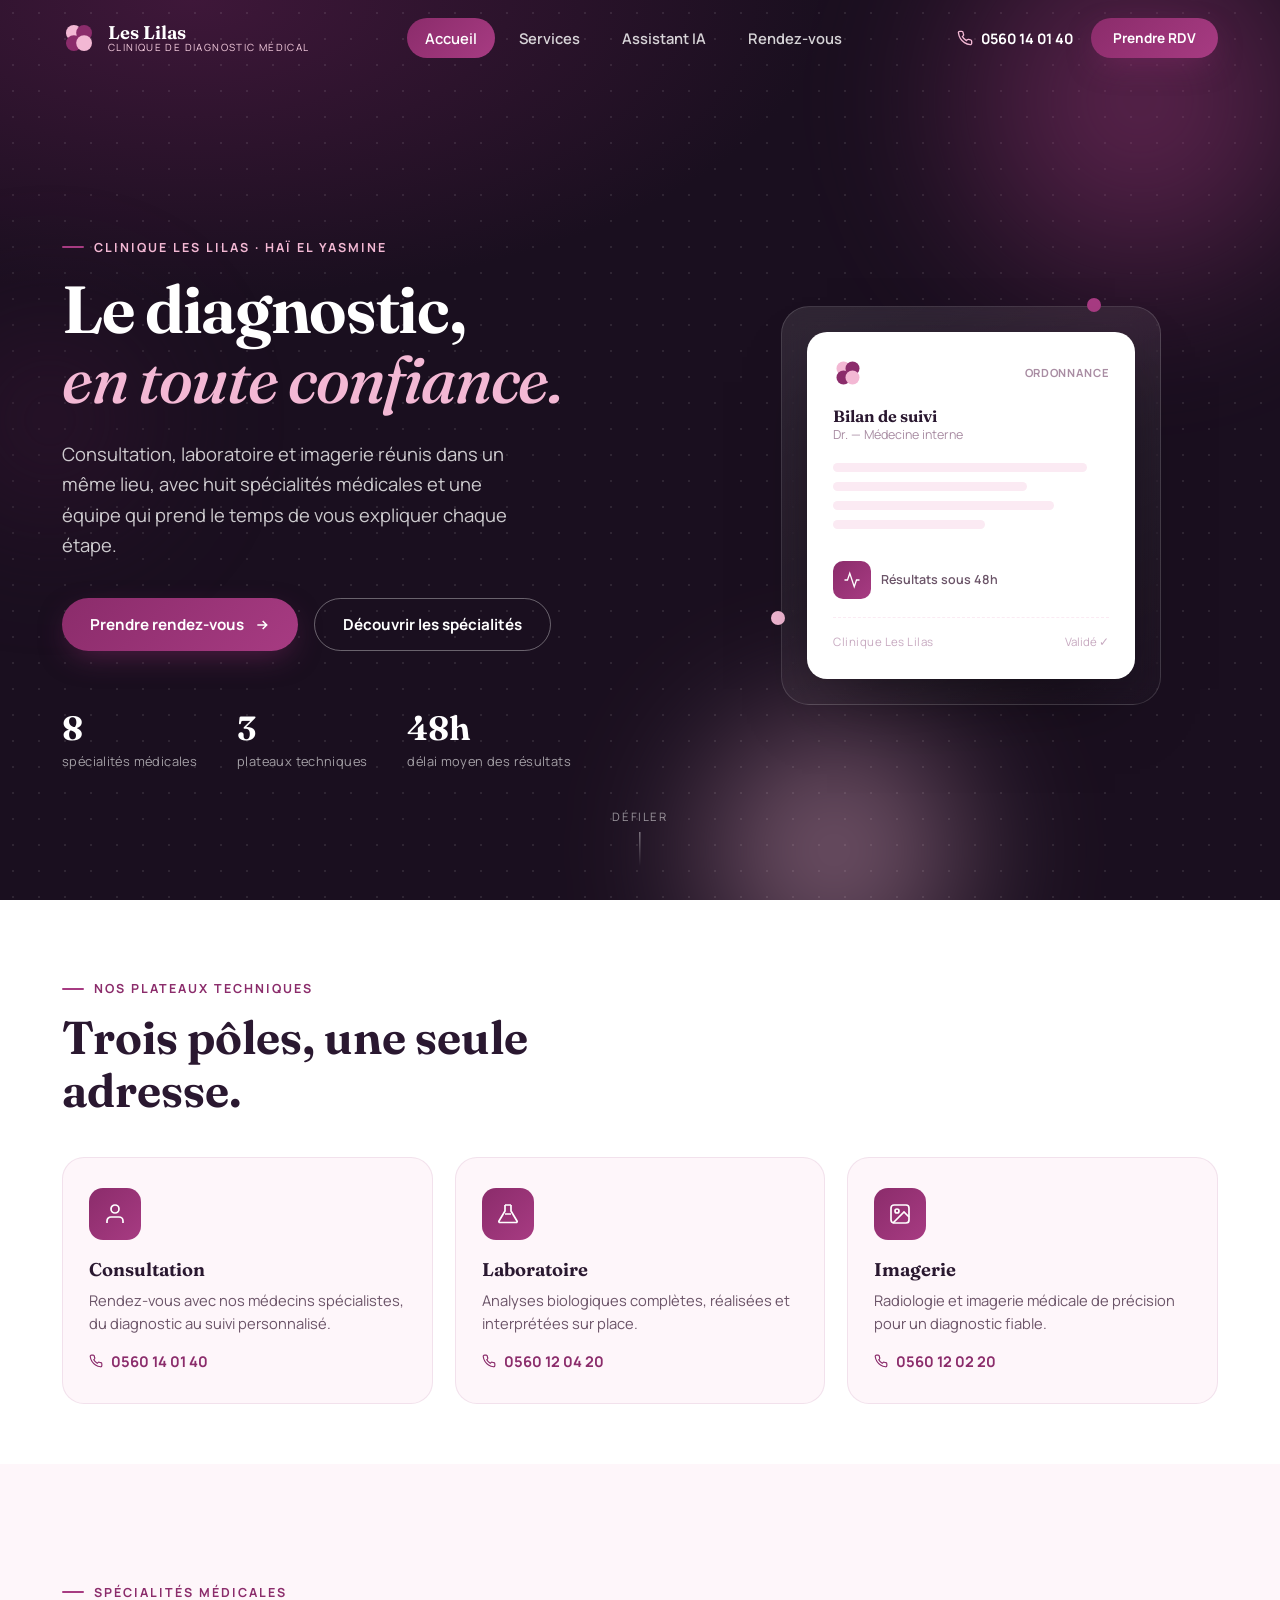
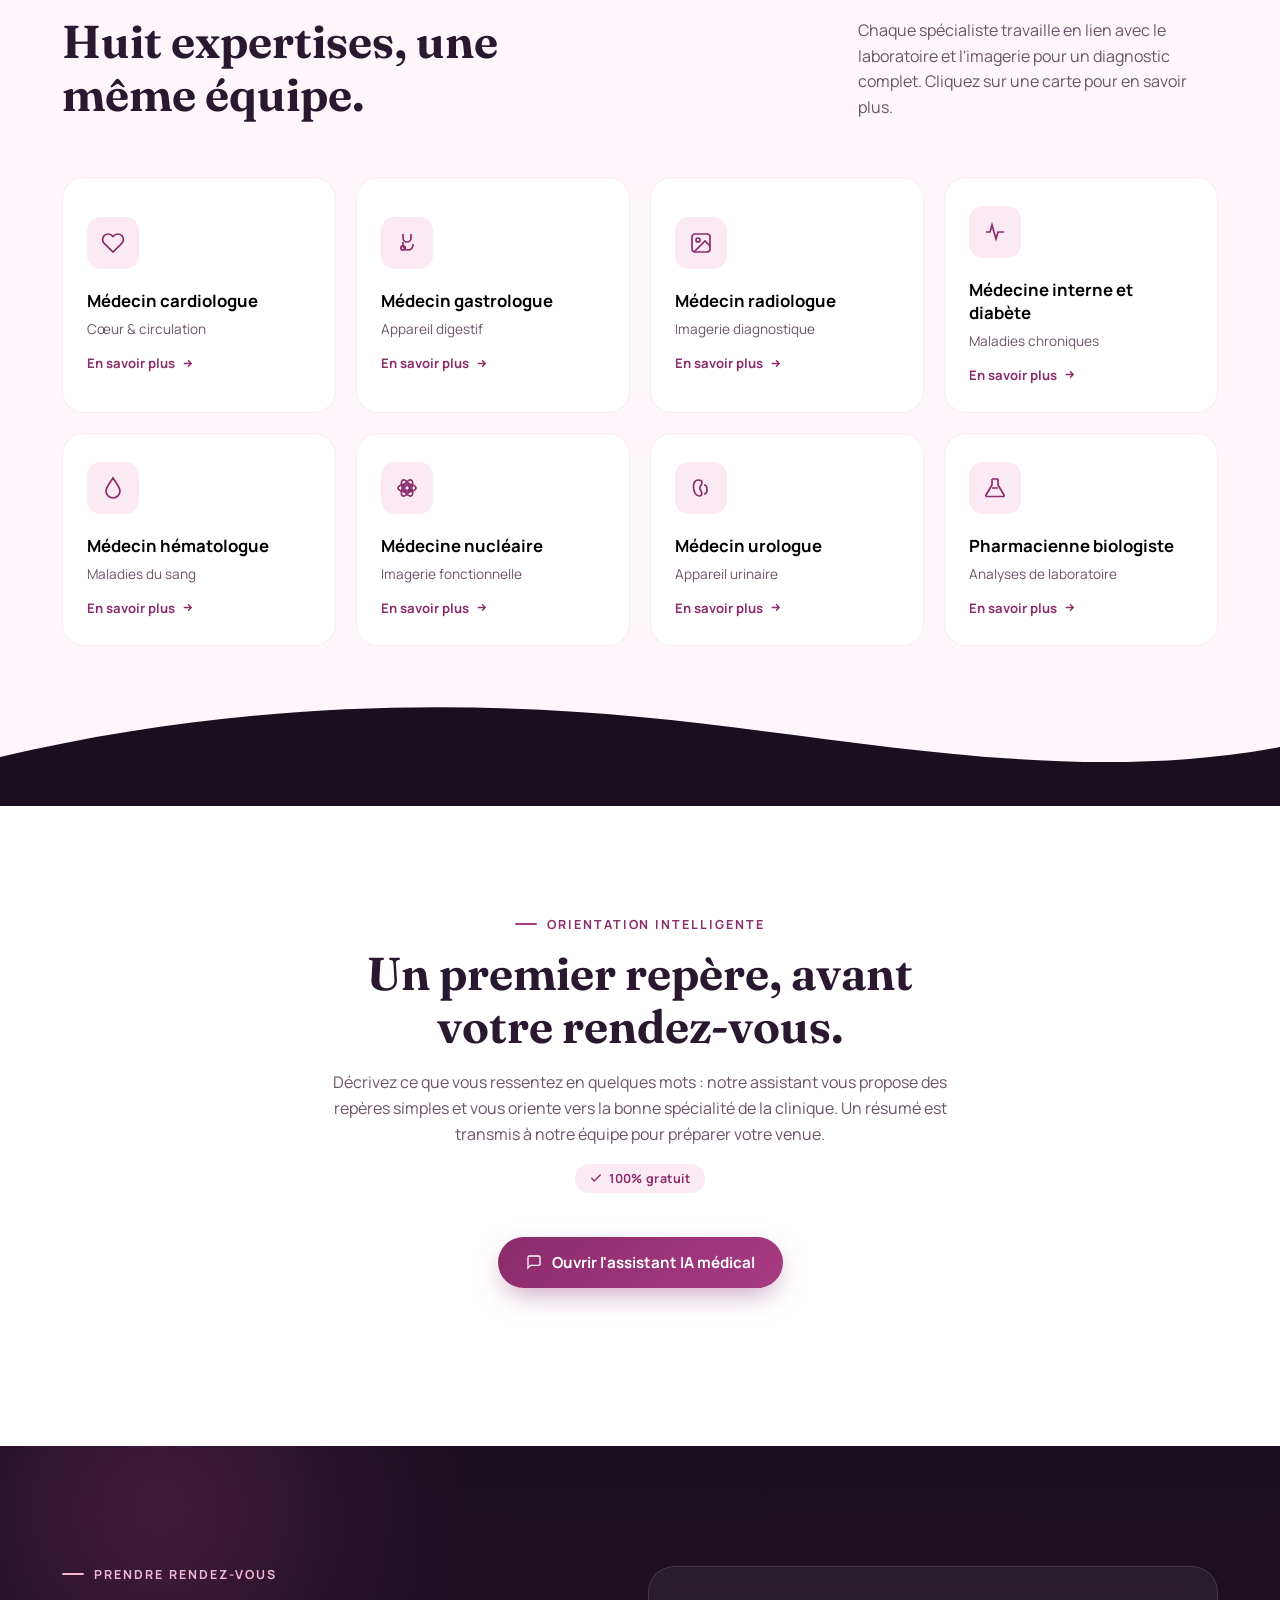
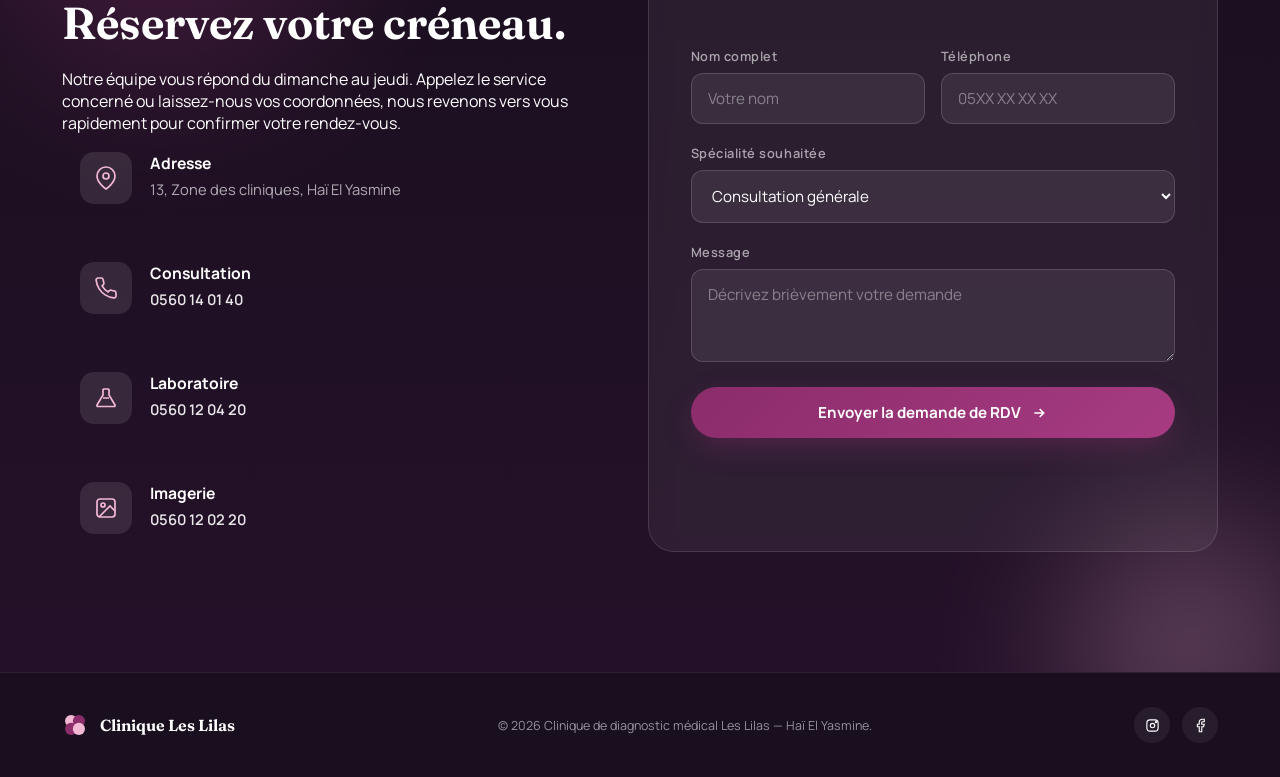
==== index.html @ 2ce4d936 "Update index.html" ====
<!DOCTYPE html>
<html lang="fr">
<head>
<meta charset="UTF-8">
<meta name="viewport" content="width=device-width, initial-scale=1.0">
<title>Clinique Les Lilas — Diagnostic médical</title>
<link rel="preconnect" href="https://fonts.googleapis.com">
<link rel="preconnect" href="https://fonts.gstatic.com" crossorigin>
<link href="https://fonts.googleapis.com/css2?family=Fraunces:ital,opsz,wght@0,9..144,400;0,9..144,560;0,9..144,650;1,9..144,500&family=Manrope:wght@400;500;600;700;800&display=swap" rel="stylesheet">
<style>
  :root{
    --purple-950:#1A0F1F;
    --purple-900:#241129;
    --purple-800:#3E1739;
    --purple-600:#8B2C6B;
    --purple-500:#A73B82;
    --pink-300:#F3B8D4;
    --pink-200:#F7CFE1;
    --pink-100:#FBEAF3;
    --pink-50:#FEF6FA;
    --white:#FFFFFF;
    --ink:#2A1830;
    --ink-soft:#6b5468;
    --ease:cubic-bezier(.22,1,.36,1);
  }

  *{margin:0;padding:0;box-sizing:border-box;}
  html{scroll-behavior:smooth;}
  body{
    font-family:'Manrope',sans-serif;
    background:var(--pink-50);
    color:var(--ink);
    overflow-x:hidden;
    -webkit-font-smoothing:antialiased;
  }
  h1,h2,h3,.display{font-family:'Fraunces',serif;}
  a{color:inherit;text-decoration:none;}
  ul{list-style:none;}
  img{max-width:100%;display:block;}
  button{font-family:inherit;cursor:pointer;border:none;background:none;}
  ::selection{background:var(--purple-600);color:var(--white);}

  @media (prefers-reduced-motion: reduce){
    *{animation-duration:.001ms !important;animation-iteration-count:1 !important;transition-duration:.001ms !important;scroll-behavior:auto !important;}
  }

  /* ---------- utility ---------- */
  .wrap{max-width:1220px;margin:0 auto;padding:0 32px;}
  .eyebrow{
    font-size:.78rem;letter-spacing:.16em;text-transform:uppercase;
    color:var(--purple-600);font-weight:700;display:flex;align-items:center;gap:10px;
  }
  .eyebrow::before{content:"";width:22px;height:2px;background:var(--purple-500);border-radius:2px;}
  .reveal{opacity:0;transform:translateY(28px);transition:opacity .9s var(--ease),transform .9s var(--ease);}
  .reveal.in{opacity:1;transform:translateY(0);}
  .reveal-scale{opacity:0;transform:scale(.94);transition:opacity .8s var(--ease),transform .8s var(--ease);}
  .reveal-scale.in{opacity:1;transform:scale(1);}
  .stagger .reveal:nth-child(1){transition-delay:.05s;}
  .stagger .reveal:nth-child(2){transition-delay:.13s;}
  .stagger .reveal:nth-child(3){transition-delay:.21s;}
  .stagger .reveal:nth-child(4){transition-delay:.29s;}
  .stagger .reveal:nth-child(5){transition-delay:.37s;}
  .stagger .reveal:nth-child(6){transition-delay:.45s;}
  .stagger .reveal:nth-child(7){transition-delay:.53s;}
  .stagger .reveal:nth-child(8){transition-delay:.61s;}

  .btn{
    display:inline-flex;align-items:center;gap:10px;
    padding:15px 28px;border-radius:999px;font-weight:700;font-size:.95rem;
    transition:transform .45s var(--ease), box-shadow .45s var(--ease), background .3s ease;
  }
  .btn-primary{
    background:linear-gradient(135deg,var(--purple-600),var(--purple-500));
    color:var(--white);
    box-shadow:0 10px 30px -8px rgba(139,44,107,.55);
  }
  .btn-primary:hover{transform:translateY(-3px);box-shadow:0 16px 36px -8px rgba(139,44,107,.65);}
  .btn-ghost{
    background:transparent;color:var(--purple-600);border:1.5px solid rgba(139,44,107,.35);
  }
  .btn-ghost:hover{background:rgba(139,44,107,.08);transform:translateY(-3px);}
  .btn svg{width:16px;height:16px;transition:transform .4s var(--ease);}
  .btn-primary:hover svg{transform:translateX(4px);}

  /* ---------- clover mark (signature) ---------- */
  .clover{width:34px;height:34px;flex-shrink:0;}
  .clover .petal{transform-origin:center;animation:sway 7s ease-in-out infinite;}
  .clover .petal:nth-child(2){animation-delay:.4s;}
  .clover .petal:nth-child(3){animation-delay:.8s;}
  .clover .petal:nth-child(4){animation-delay:1.2s;}
  @keyframes sway{
    0%,100%{transform:scale(1) rotate(0deg);}
    50%{transform:scale(1.06) rotate(3deg);}
  }

  /* ---------- nav ---------- */
  header{
    position:fixed;top:0;left:0;right:0;z-index:200;
    padding:18px 0;
    transition:background .5s ease, box-shadow .5s ease, padding .4s ease;
  }
  header.scrolled{
    background:rgba(26,15,31,.72);
    backdrop-filter:blur(18px) saturate(150%);
    box-shadow:0 8px 30px -12px rgba(0,0,0,.4);
    padding:12px 0;
  }
  nav{display:flex;align-items:center;justify-content:space-between;flex-wrap:nowrap;gap:12px;}
  .brand{display:flex;align-items:center;gap:12px;}
  .brand-text{display:flex;flex-direction:column;line-height:1.05;white-space:nowrap;}
  .brand-text b{font-family:'Fraunces',serif;font-size:1.15rem;color:var(--white);font-weight:650;}
  .brand-text span{font-size:.62rem;letter-spacing:.14em;text-transform:uppercase;color:var(--pink-200);}
  .nav-links{display:flex;align-items:center;gap:6px;position:relative;}
  .nav-links a{
    position:relative;padding:10px 18px;font-size:.92rem;font-weight:600;color:rgba(255,255,255,.82);
    border-radius:999px;transition:color .3s ease;
  }
  .nav-links a:hover{color:#fff;}
  .nav-links a.active{color:#fff;}
  .nav-pill{
    position:absolute;top:0;height:100%;border-radius:999px;
    background:linear-gradient(135deg,var(--purple-600),var(--purple-500));
    transition:left .5s var(--ease), width .5s var(--ease);
    z-index:-1;
  }
  .nav-cta{display:flex;align-items:center;gap:18px;}
  .nav-phone{display:flex;align-items:center;gap:8px;color:#fff;font-weight:700;font-size:.9rem;}
  .nav-phone svg{width:16px;height:16px;color:var(--pink-300);}
  .burger{display:none;width:26px;height:20px;position:relative;flex-direction:column;justify-content:space-between;}
  .burger span{display:block;height:2px;background:#fff;border-radius:2px;transition:transform .35s var(--ease), opacity .3s ease;}

  /* ---------- hero ---------- */
  .hero{
    position:relative;min-height:100svh;display:flex;align-items:center;
    background:
      radial-gradient(circle, rgba(255,255,255,.09) 1px, transparent 1.4px) 0 0/26px 26px,
      radial-gradient(ellipse 90% 60% at 15% 0%, #3E1739 0%, var(--purple-950) 55%);
    overflow:hidden;color:#fff;padding-top:110px;
  }
  .blob{position:absolute;border-radius:50%;filter:blur(60px);opacity:.55;animation:float 16s ease-in-out infinite;}
  .blob1{width:520px;height:520px;background:radial-gradient(circle,var(--purple-500),transparent 70%);top:-160px;right:-120px;animation-duration:20s;}
  .blob2{width:380px;height:380px;background:radial-gradient(circle,var(--pink-300),transparent 70%);bottom:-140px;right:20%;animation-duration:17s;animation-delay:-4s;}
  .blob3{width:300px;height:300px;background:radial-gradient(circle,var(--purple-800),transparent 70%);top:30%;left:-100px;animation-duration:22s;animation-delay:-9s;}
  @keyframes float{
    0%,100%{transform:translate(0,0) scale(1);}
    33%{transform:translate(30px,-40px) scale(1.08);}
    66%{transform:translate(-25px,30px) scale(.95);}
  }
  .hero-grid{
    position:relative;z-index:2;display:grid;grid-template-columns:1.1fr .9fr;gap:60px;align-items:center;width:100%;
  }
  .hero h1{
    font-size:clamp(2.6rem,5.2vw,4.4rem);font-weight:650;line-height:1.06;letter-spacing:-.02em;
  }
  .hero h1 em{font-style:italic;font-weight:500;color:var(--pink-300);}
  .hero p.lede{
    margin-top:24px;font-size:1.15rem;line-height:1.65;color:rgba(255,255,255,.78);max-width:480px;
  }
  .hero-actions{display:flex;gap:16px;margin-top:38px;flex-wrap:wrap;}
  .hero .btn-ghost{color:#fff;border-color:rgba(255,255,255,.35);}
  .hero .btn-ghost:hover{background:rgba(255,255,255,.1);}

  .stat-row{display:flex;gap:40px;margin-top:56px;flex-wrap:wrap;}
  .stat b{font-family:'Fraunces',serif;font-size:2.1rem;font-weight:650;display:block;color:#fff;}
  .stat span{font-size:.8rem;color:rgba(255,255,255,.6);letter-spacing:.03em;}

  .hero-visual{position:relative;display:flex;align-items:center;justify-content:center;}
  .card-stack{position:relative;width:100%;max-width:380px;aspect-ratio:1/1.05;}
  .rx-card{
    position:absolute;inset:0;border-radius:28px;
    background:linear-gradient(155deg,rgba(255,255,255,.1),rgba(255,255,255,.02));
    border:1px solid rgba(255,255,255,.14);
    backdrop-filter:blur(14px);
    animation:drift 8s ease-in-out infinite;
  }
  @keyframes drift{0%,100%{transform:translateY(0) rotate(0deg);}50%{transform:translateY(-14px) rotate(1deg);}}
  .rx-inner{position:absolute;inset:26px;background:#fff;border-radius:20px;color:var(--ink);padding:26px;box-shadow:0 30px 70px -20px rgba(0,0,0,.5);overflow:hidden;display:flex;flex-direction:column;}
  .rx-inner .clover{width:30px;height:30px;}
  .rx-inner .rx-head{display:flex;justify-content:space-between;align-items:center;margin-bottom:18px;}
  .rx-inner h4{font-family:'Fraunces',serif;font-size:1.02rem;font-weight:650;}
  .rx-line{height:9px;border-radius:5px;background:var(--pink-100);margin-bottom:10px;}
  .rx-line:nth-child(1){width:88%;}
  .pulse-dot{position:absolute;width:14px;height:14px;border-radius:50%;background:var(--purple-500);box-shadow:0 0 0 rgba(167,59,130,.5);animation:pulse 2.4s infinite;}
  .pulse-dot.p1{top:-8px;right:60px;}
  .pulse-dot.p2{bottom:20%;left:-10px;background:var(--pink-300);animation-delay:1s;}
  @keyframes pulse{
    0%{box-shadow:0 0 0 0 rgba(167,59,130,.55);}
    70%{box-shadow:0 0 0 16px rgba(167,59,130,0);}
    100%{box-shadow:0 0 0 0 rgba(167,59,130,0);}
  }

  .scroll-cue{
    position:absolute;bottom:34px;left:50%;transform:translateX(-50%);
    display:flex;flex-direction:column;align-items:center;gap:8px;color:rgba(255,255,255,.55);
    font-size:.72rem;letter-spacing:.14em;text-transform:uppercase;z-index:2;
  }
  .scroll-cue .line{width:1px;height:34px;background:linear-gradient(to bottom,rgba(255,255,255,.6),transparent);position:relative;overflow:hidden;}
  .scroll-cue .line::after{content:"";position:absolute;top:-100%;left:0;width:100%;height:100%;background:#fff;animation:scrolldown 1.8s infinite;}
  @keyframes scrolldown{0%{top:-100%;}100%{top:100%;}}

  /* ---------- platforms strip ---------- */
  .platforms{background:var(--white);padding:80px 0 60px;position:relative;}
  .platform-grid{display:grid;grid-template-columns:repeat(3,1fr);gap:22px;margin-top:40px;}
  .platform-card{
    padding:30px 26px;border-radius:22px;background:var(--pink-50);
    border:1px solid rgba(139,44,107,.1);
    transition:transform .5s var(--ease), box-shadow .5s var(--ease), background .4s ease;
    position:relative;overflow:hidden;
  }
  .platform-card:hover{transform:translateY(-8px);box-shadow:0 22px 46px -18px rgba(139,44,107,.3);background:#fff;}
  .platform-card .icon-badge{margin-bottom:18px;}
  .platform-card h3{font-size:1.15rem;font-weight:650;margin-bottom:8px;}
  .platform-card p{color:var(--ink-soft);font-size:.92rem;line-height:1.55;margin-bottom:16px;}
  .platform-phone{display:inline-flex;align-items:center;gap:8px;font-weight:700;color:var(--purple-600);font-size:.92rem;}
  .platform-phone svg{width:14px;height:14px;}

  .icon-badge{
    width:52px;height:52px;border-radius:14px;display:flex;align-items:center;justify-content:center;
    background:linear-gradient(135deg,var(--purple-600),var(--purple-500));color:#fff;
  }
  .icon-badge svg{width:24px;height:24px;stroke-width:1.7;}

  /* ---------- services ---------- */
  .services{background:var(--pink-50);padding:120px 0 160px;position:relative;overflow:hidden;}
  .services-divider{position:absolute;left:0;right:0;bottom:-1px;line-height:0;}
  .services-divider svg{width:100%;height:110px;display:block;}
  .section-head{display:flex;justify-content:space-between;align-items:flex-end;gap:30px;margin-bottom:56px;flex-wrap:wrap;}
  .section-head h2{font-size:clamp(2rem,3.6vw,2.9rem);font-weight:650;margin-top:14px;max-width:560px;line-height:1.15;}
  .section-head p{color:var(--ink-soft);max-width:360px;font-size:1rem;line-height:1.6;}

  .service-grid{display:grid;grid-template-columns:repeat(4,1fr);gap:20px;}
  .service-card{
    background:#fff;border-radius:22px;padding:28px 24px;text-align:left;
    border:1px solid rgba(139,44,107,.08);
    transition:transform .5s var(--ease), box-shadow .5s var(--ease), border-color .4s ease;
    position:relative;overflow:hidden;width:100%;
  }
  .service-card::before{
    content:"";position:absolute;inset:0;opacity:0;
    background:linear-gradient(160deg,var(--pink-100),transparent 60%);
    transition:opacity .5s ease;
  }
  .service-card:hover{transform:translateY(-8px);box-shadow:0 24px 50px -20px rgba(139,44,107,.35);border-color:transparent;}
  .service-card:hover::before{opacity:1;}
  .service-card .icon-badge{background:var(--pink-100);color:var(--purple-600);margin-bottom:20px;position:relative;}
  .service-card:hover .icon-badge{background:linear-gradient(135deg,var(--purple-600),var(--purple-500));color:#fff;}
  .service-card h3{font-size:1.05rem;font-weight:700;margin-bottom:8px;position:relative;font-family:'Manrope',sans-serif;}
  .service-card .tag{color:var(--ink-soft);font-size:.85rem;position:relative;}
  .service-card .more{
    display:inline-flex;align-items:center;gap:6px;margin-top:16px;font-size:.82rem;font-weight:700;
    color:var(--purple-600);position:relative;
  }
  .service-card .more svg{width:13px;height:13px;transition:transform .4s var(--ease);}
  .service-card:hover .more svg{transform:translateX(4px);}

  /* ---------- modal ---------- */
  .modal-overlay{
    position:fixed;inset:0;background:rgba(26,15,31,.7);backdrop-filter:blur(6px);
    display:flex;align-items:center;justify-content:center;z-index:500;padding:24px;
    opacity:0;pointer-events:none;transition:opacity .4s ease;
  }
  .modal-overlay.open{opacity:1;pointer-events:auto;}
  .modal-card{
    background:#fff;border-radius:28px;max-width:480px;width:100%;padding:44px 38px;position:relative;
    transform:scale(.88) translateY(20px);opacity:0;transition:transform .5s var(--ease), opacity .5s var(--ease);
    box-shadow:0 40px 90px -20px rgba(26,15,31,.5);
    max-height:88vh;overflow-y:auto;
  }
  .modal-overlay.open .modal-card{transform:scale(1) translateY(0);opacity:1;}
  .modal-close{
    position:absolute;top:22px;right:22px;width:36px;height:36px;border-radius:50%;
    background:var(--pink-50);display:flex;align-items:center;justify-content:center;
    transition:background .3s ease,transform .3s ease;
  }
  .modal-close:hover{background:var(--pink-200);transform:rotate(90deg);}
  .modal-close svg{width:16px;height:16px;color:var(--purple-600);}
  .modal-card .icon-badge{width:60px;height:60px;background:linear-gradient(135deg,var(--purple-600),var(--purple-500));color:#fff;margin-bottom:22px;}
  .modal-card .icon-badge svg{width:28px;height:28px;}
  .modal-card h3{font-family:'Fraunces',serif;font-size:1.6rem;font-weight:650;margin-bottom:14px;}
  .modal-card .eyebrow{margin-bottom:12px;}
  .modal-card p{color:var(--ink-soft);line-height:1.7;font-size:.98rem;}
  .modal-card .modal-cta{margin-top:26px;}

  /* ---------- ia assistant ---------- */
  .ia{background:var(--white);padding:110px 0 130px;position:relative;}
  .ia-head{max-width:640px;margin:0 auto 44px;text-align:center;}
  .ia-head .eyebrow{justify-content:center;}
  .ia-head h2{font-size:clamp(2rem,3.6vw,2.9rem);font-weight:650;margin-top:14px;line-height:1.15;}
  .ia-head p{color:var(--ink-soft);font-size:1rem;line-height:1.65;margin-top:16px;}
  .ia-free-pill{
    display:inline-flex;align-items:center;gap:6px;margin-top:16px;padding:6px 14px;border-radius:999px;
    background:var(--pink-100);color:var(--purple-600);font-size:.78rem;font-weight:700;letter-spacing:.03em;
  }
  .ia-shell{max-width:760px;margin:0 auto;}
  .ia-open-btn{margin:0 auto;display:flex;}
  .ia-panel{
    margin-top:26px;background:var(--pink-50);border:1px solid rgba(139,44,107,.12);border-radius:26px;
    overflow:hidden;max-height:0;opacity:0;transition:max-height .55s var(--ease),opacity .4s ease;
  }
  .ia-panel.open{max-height:1400px;opacity:1;}
  .ia-panel-inner{padding:30px;}
  .ia-panel-top{display:flex;align-items:center;gap:12px;margin-bottom:20px;}
  .ia-panel-top .icon-badge{width:44px;height:44px;flex-shrink:0;}
  .ia-panel-top h4{font-family:'Fraunces',serif;font-weight:650;font-size:1.05rem;}
  .ia-panel-top span{display:block;font-size:.78rem;color:var(--ink-soft);}
  .ia-log{display:flex;flex-direction:column;gap:14px;margin-bottom:18px;max-height:360px;overflow-y:auto;padding-right:4px;}
  .ia-bubble{max-width:88%;padding:14px 16px;border-radius:16px;font-size:.9rem;line-height:1.55;}
  .ia-bubble.bot{background:#fff;border:1px solid rgba(139,44,107,.1);align-self:flex-start;border-bottom-left-radius:4px;}
  .ia-bubble.user{background:linear-gradient(135deg,var(--purple-600),var(--purple-500));color:#fff;align-self:flex-end;border-bottom-right-radius:4px;}
  .ia-bubble b{display:block;font-size:.72rem;text-transform:uppercase;letter-spacing:.06em;margin-bottom:6px;opacity:.7;}
  .ia-bubble .ia-reco-btn{
    display:inline-flex;align-items:center;gap:6px;margin-top:12px;padding:9px 16px;border-radius:999px;
    background:var(--pink-100);color:var(--purple-600);font-weight:700;font-size:.8rem;
  }
  .ia-bubble .ia-reco-btn:hover{background:var(--pink-200);}
  .ia-bubble .ia-emergency{
    display:block;margin-top:12px;padding:10px 12px;border-radius:12px;background:#FCE4EA;color:#8B2C42;
    font-size:.82rem;font-weight:700;line-height:1.5;
  }
  .ia-form .field{margin-bottom:14px;}
  .ia-field-row{display:grid;grid-template-columns:1fr 1fr;gap:14px;}
  .ia-form label{display:block;font-size:.78rem;font-weight:700;color:var(--ink-soft);margin-bottom:6px;}
  .ia-form input, .ia-form textarea{
    width:100%;padding:13px 14px;border-radius:12px;background:#fff;border:1px solid rgba(139,44,107,.18);
    font-family:inherit;font-size:.92rem;color:var(--ink);transition:border-color .3s ease;
  }
  .ia-form input:focus, .ia-form textarea:focus{outline:none;border-color:var(--purple-500);}
  .ia-form .btn-primary{width:100%;justify-content:center;margin-top:4px;}
  .ia-disclaimer{margin-top:16px;font-size:.76rem;color:var(--ink-soft);line-height:1.55;padding-top:14px;border-top:1px dashed rgba(139,44,107,.15);}
  .ia-reset{margin-top:14px;background:transparent;color:var(--purple-600);font-weight:700;font-size:.82rem;display:none;}
  .ia-reset.show{display:inline-flex;}
  @media (max-width:760px){
    .ia{padding:64px 0 80px;}
    .ia-panel-inner{padding:22px 18px;}
    .ia-field-row{grid-template-columns:1fr;}
    .ia-log{max-height:300px;}
  }

  /* ---------- contact ---------- */
  .contact{
    background:linear-gradient(180deg,var(--purple-950) 0%, var(--purple-900) 100%);
    color:#fff;padding:120px 0;position:relative;overflow:hidden;
  }
  .contact .blob{opacity:.35;}
  .contact-grid{display:grid;grid-template-columns:.95fr 1.05fr;gap:70px;position:relative;z-index:2;align-items:stretch;}
  .contact-grid > div{display:flex;flex-direction:column;}
  .contact .eyebrow{color:var(--pink-300);}
  .contact .eyebrow::before{background:var(--pink-300);}
  .contact h2{font-size:clamp(2rem,3.6vw,2.8rem);font-weight:650;margin:14px 0 20px;line-height:1.15;}
  .contact > .wrap > .contact-grid > div > p.lede{color:rgba(255,255,255,.72);line-height:1.65;max-width:440px;margin-bottom:36px;}

  .info-list{display:flex;flex-direction:column;gap:22px;flex:1;justify-content:space-evenly;}
  .info-row{display:flex;gap:18px;align-items:flex-start;padding:18px;border-radius:18px;transition:background .4s ease;}
  .info-row:hover{background:rgba(255,255,255,.05);}
  .info-row .icon-badge{background:rgba(255,255,255,.1);color:var(--pink-300);flex-shrink:0;}
  .info-row h4{font-weight:700;margin-bottom:4px;font-size:.98rem;}
  .info-row p{color:rgba(255,255,255,.65);font-size:.92rem;line-height:1.5;}
  .info-row a{color:rgba(255,255,255,.9);font-weight:600;}
  .info-row a:hover{color:var(--pink-300);}

  .form-card{
    background:rgba(255,255,255,.06);border:1px solid rgba(255,255,255,.12);
    border-radius:26px;padding:42px;backdrop-filter:blur(10px);
    flex:1;display:flex;flex-direction:column;justify-content:center;
  }
  .field{margin-bottom:20px;}
  .field label{display:block;font-size:.8rem;letter-spacing:.04em;color:rgba(255,255,255,.6);margin-bottom:8px;font-weight:600;}
  .field input, .field select, .field textarea{
    width:100%;padding:14px 16px;border-radius:12px;background:rgba(255,255,255,.08);
    border:1px solid rgba(255,255,255,.15);color:#fff;font-family:inherit;font-size:.95rem;
    transition:border-color .3s ease, background .3s ease;
  }
  .field select option{color:#111;}
  .field input:focus, .field select:focus, .field textarea:focus{
    outline:none;border-color:var(--pink-300);background:rgba(255,255,255,.12);
  }
  .field input::placeholder, .field textarea::placeholder{color:rgba(255,255,255,.4);}
  .field-row{display:grid;grid-template-columns:1fr 1fr;gap:16px;}
  .form-submit{width:100%;justify-content:center;position:relative;overflow:hidden;}
  .form-note{margin-top:14px;font-size:.8rem;color:rgba(255,255,255,.5);text-align:center;min-height:18px;}

  /* ---------- footer ---------- */
  footer{background:var(--purple-950);color:rgba(255,255,255,.55);padding:34px 0;border-top:1px solid rgba(255,255,255,.08);}
  .foot-grid{display:flex;justify-content:space-between;align-items:center;flex-wrap:wrap;gap:14px;}
  .foot-grid .brand-text b{color:#fff;font-size:1rem;}
  footer .social{display:flex;gap:12px;}
  footer .social a{width:36px;height:36px;border-radius:50%;background:rgba(255,255,255,.06);display:flex;align-items:center;justify-content:center;transition:background .3s ease, transform .3s ease;}
  footer .social a:hover{background:var(--purple-600);transform:translateY(-3px);}
  footer .social svg{width:15px;height:15px;color:#fff;}
  footer small{font-size:.78rem;}

  /* ---------- responsive ---------- */
  @media (max-width:1080px){
    .hero-grid{grid-template-columns:1fr;}
    .hero-visual{order:-1;width:100%;margin-bottom:8px;}
    .platform-grid{grid-template-columns:1fr 1fr;}
    .service-grid{grid-template-columns:repeat(2,1fr);}
    .contact-grid{grid-template-columns:1fr;gap:50px;}
    .form-card{padding:34px;}
  }
  /* tablet nav: full nav bar (links + phone + CTA) was overflowing/crowding
     before the burger takes over at 760px — trim it in stages */
  @media (max-width:980px){
    .nav-links{gap:2px;}
    .nav-links a{padding:10px 13px;font-size:.88rem;}
    .nav-cta{gap:12px;}
    .nav-phone{display:none;}
  }
  @media (max-width:860px){
    .nav-book-btn{padding:10px 16px !important;font-size:.8rem !important;}
    .brand-text span{display:none;}
  }
  @media (max-width:760px){
    .wrap{padding:0 22px;}
    .nav-links{display:none;}
    .nav-book-btn{display:none;}
    .burger{display:flex;}
    .hero{padding-top:104px;}
    .card-stack{max-width:250px;aspect-ratio:1/1.3;margin:0 auto;}
    .scroll-cue{display:none;}
    .stat-row{margin-top:32px;gap:22px;row-gap:18px;}
    .rx-inner{padding:20px;}
    .rx-inner h4{font-size:.92rem;}
    .rx-line{height:7px;margin-bottom:8px;}
    .pulse-dot{display:none;}
    .platforms{padding:56px 0 40px;}
    .services{padding:64px 0 96px;}
    .section-head{margin-bottom:36px;}
    .platform-grid{grid-template-columns:1fr;}
    .service-grid{grid-template-columns:1fr;}
    .contact{padding:70px 0;}
    .form-card{padding:26px 22px;}
    .modal-card{padding:32px 24px;max-height:85vh;overflow-y:auto;}
    .field-row{grid-template-columns:1fr;}
    .foot-grid{flex-direction:column;text-align:center;}
  }
  @media (max-width:400px){
    .hero h1{font-size:2.2rem;}
    .btn{padding:14px 22px;font-size:.88rem;}
    .stat b{font-size:1.7rem;}
  }

  /* mobile nav drawer */
  .mobile-menu{
    position:fixed;top:0;right:0;height:100svh;width:78%;max-width:320px;
    background:var(--purple-950);z-index:300;padding:100px 34px 40px;
    transform:translateX(100%);transition:transform .5s var(--ease);
    display:flex;flex-direction:column;gap:8px;
  }
  .mobile-menu.open{transform:translateX(0);}
  .mobile-menu a{padding:16px 4px;font-size:1.15rem;font-weight:650;color:#fff;border-bottom:1px solid rgba(255,255,255,.08);font-family:'Fraunces',serif;}
  .mobile-menu .btn{margin-top:20px;justify-content:center;}
  .menu-backdrop{position:fixed;inset:0;background:rgba(0,0,0,.5);z-index:250;opacity:0;pointer-events:none;transition:opacity .4s ease;}
  .menu-backdrop.open{opacity:1;pointer-events:auto;}
  body.menu-lock{overflow:hidden;}

  /* ---------- touch devices: don't leave hover/lift states "stuck" after a tap ---------- */
  @media (hover:none){
    .btn-primary:hover{transform:none;box-shadow:0 10px 30px -8px rgba(139,44,107,.55);}
    .btn-ghost:hover{background:transparent;transform:none;}
    .hero .btn-ghost:hover{background:transparent;}
    .platform-card:hover{transform:none;box-shadow:none;background:var(--pink-50);}
    .service-card:hover{transform:none;box-shadow:none;border-color:rgba(139,44,107,.08);}
    .service-card:hover::before{opacity:0;}
    .service-card:hover .icon-badge{background:var(--pink-100);color:var(--purple-600);}
    .service-card:hover .more svg{transform:none;}
    .modal-close:hover{background:var(--pink-50);transform:none;}
    footer .social a:hover{background:rgba(255,255,255,.06);transform:none;}
  }
</style>
</head>
<body>

<!-- ===== NAV ===== -->
<header id="siteHeader">
  <div class="wrap">
    <nav>
      <a href="#home" class="brand">
        <svg class="clover" viewBox="0 0 60 60" fill="none">
          <circle class="petal" cx="21" cy="21" r="14" fill="#F3B8D4"/>
          <circle class="petal" cx="39" cy="21" r="14" fill="#8B2C6B"/>
          <circle class="petal" cx="21" cy="39" r="14" fill="#8B2C6B"/>
          <circle class="petal" cx="39" cy="39" r="14" fill="#F3B8D4"/>
        </svg>
        <span class="brand-text"><b>Les Lilas</b><span>Clinique de diagnostic médical</span></span>
      </a>

      <div class="nav-links" id="navLinks">
        <div class="nav-pill" id="navPill"></div>
        <a href="#home" class="nav-link active" data-target="home">Accueil</a>
        <a href="#services" class="nav-link" data-target="services">Services</a>
        <a href="#assistant" class="nav-link" data-target="assistant">Assistant IA</a>
        <a href="#contact" class="nav-link" data-target="contact">Rendez-vous</a>
      </div>

      <div class="nav-cta">
        <a href="tel:0560140140" class="nav-phone">
          <svg viewBox="0 0 24 24" fill="none" stroke="currentColor" stroke-width="2"><path d="M22 16.92v3a2 2 0 0 1-2.18 2 19.79 19.79 0 0 1-8.63-3.07 19.5 19.5 0 0 1-6-6 19.79 19.79 0 0 1-3.07-8.67A2 2 0 0 1 4.11 2h3a2 2 0 0 1 2 1.72c.127.96.361 1.903.7 2.81a2 2 0 0 1-.45 2.11L8.09 9.91a16 16 0 0 0 6 6l1.27-1.27a2 2 0 0 1 2.11-.45c.907.339 1.85.573 2.81.7A2 2 0 0 1 22 16.92z"/></svg>
          0560 14 01 40
        </a>
        <a href="#contact" class="btn btn-primary nav-book-btn" style="padding:11px 22px;font-size:.85rem;">Prendre RDV</a>
        <button class="burger" id="burgerBtn" aria-label="Menu"><span></span><span></span><span></span></button>
      </div>
    </nav>
  </div>
</header>

<div class="menu-backdrop" id="menuBackdrop"></div>
<div class="mobile-menu" id="mobileMenu">
  <a href="#home" class="mm-link">Accueil</a>
  <a href="#services" class="mm-link">Services</a>
  <a href="#assistant" class="mm-link">Assistant IA</a>
  <a href="#contact" class="mm-link">Rendez-vous</a>
  <a href="tel:0560140140" class="btn btn-primary">Appeler la clinique</a>
</div>

<!-- ===== HOME ===== -->
<section class="hero" id="home">
  <span class="blob blob1"></span>
  <span class="blob blob2"></span>
  <span class="blob blob3"></span>
  <div class="wrap hero-grid">
    <div>
      <div class="eyebrow" style="color:var(--pink-300)">Clinique Les Lilas · Haï El Yasmine</div>
      <h1 style="margin-top:18px;">Le diagnostic,<br><em>en toute confiance.</em></h1>
      <p class="lede">Consultation, laboratoire et imagerie réunis dans un même lieu, avec huit spécialités médicales et une équipe qui prend le temps de vous expliquer chaque étape.</p>
      <div class="hero-actions">
        <a href="#contact" class="btn btn-primary">
          Prendre rendez-vous
          <svg viewBox="0 0 24 24" fill="none" stroke="currentColor" stroke-width="2.4"><path d="M5 12h14M13 6l6 6-6 6"/></svg>
        </a>
        <a href="#services" class="btn btn-ghost">Découvrir les spécialités</a>
      </div>
      <div class="stat-row">
        <div class="stat"><b>8</b><span>spécialités médicales</span></div>
        <div class="stat"><b>3</b><span>plateaux techniques</span></div>
        <div class="stat"><b>48h</b><span>délai moyen des résultats</span></div>
      </div>
    </div>

    <div class="hero-visual">
      <div class="card-stack">
        <div class="rx-card"></div>
        <div class="pulse-dot p1"></div>
        <div class="pulse-dot p2"></div>
        <div class="rx-inner">
          <div class="rx-head">
            <svg class="clover" viewBox="0 0 60 60" fill="none">
              <circle cx="21" cy="21" r="14" fill="#F3B8D4"/>
              <circle cx="39" cy="21" r="14" fill="#8B2C6B"/>
              <circle cx="21" cy="39" r="14" fill="#8B2C6B"/>
              <circle cx="39" cy="39" r="14" fill="#F3B8D4"/>
            </svg>
            <span style="font-size:.7rem;color:#a98da3;font-weight:700;letter-spacing:.06em;">ORDONNANCE</span>
          </div>
          <h4>Bilan de suivi</h4>
          <p style="font-size:.78rem;color:#a98da3;margin-bottom:20px;">Dr. — Médecine interne</p>
          <div class="rx-line" style="width:92%"></div>
          <div class="rx-line" style="width:70%"></div>
          <div class="rx-line" style="width:80%"></div>
          <div class="rx-line" style="width:55%"></div>
          <div style="margin-top:22px;display:flex;align-items:center;gap:10px;">
            <div class="icon-badge" style="width:38px;height:38px;border-radius:10px;">
              <svg viewBox="0 0 24 24" fill="none" stroke="currentColor" stroke-width="2" style="width:18px;height:18px;"><path d="M22 12h-4l-3 9L9 3l-3 9H2"/></svg>
            </div>
            <span style="font-size:.78rem;color:var(--ink-soft);font-weight:600;">Résultats sous 48h</span>
          </div>
          <div style="margin-top:18px;padding-top:16px;border-top:1px dashed var(--pink-100);display:flex;align-items:center;justify-content:space-between;">
            <span style="font-size:.72rem;color:#c7a9c0;letter-spacing:.04em;">Clinique Les Lilas</span>
            <span style="font-size:.72rem;color:#c7a9c0;">Validé ✓</span>
          </div>
        </div>
      </div>
    </div>
  </div>

  <div class="scroll-cue"><span>Défiler</span><span class="line"></span></div>
</section>

<!-- ===== PLATFORMS ===== -->
<section class="platforms">
  <div class="wrap">
    <div class="eyebrow reveal">Nos plateaux techniques</div>
    <div class="section-head" style="margin-bottom:0;">
      <h2 class="reveal">Trois pôles, une seule adresse.</h2>
    </div>

    <div class="platform-grid stagger">
      <div class="platform-card reveal">
        <div class="icon-badge">
          <svg viewBox="0 0 24 24" fill="none" stroke="currentColor" stroke-width="1.8"><path d="M20 21v-2a4 4 0 0 0-4-4H8a4 4 0 0 0-4 4v2"/><circle cx="12" cy="7" r="4"/></svg>
        </div>
        <h3>Consultation</h3>
        <p>Rendez-vous avec nos médecins spécialistes, du diagnostic au suivi personnalisé.</p>
        <a href="tel:0560140140" class="platform-phone">
          <svg viewBox="0 0 24 24" fill="none" stroke="currentColor" stroke-width="2"><path d="M22 16.92v3a2 2 0 0 1-2.18 2 19.79 19.79 0 0 1-8.63-3.07 19.5 19.5 0 0 1-6-6 19.79 19.79 0 0 1-3.07-8.67A2 2 0 0 1 4.11 2h3a2 2 0 0 1 2 1.72c.127.96.361 1.903.7 2.81a2 2 0 0 1-.45 2.11L8.09 9.91a16 16 0 0 0 6 6l1.27-1.27a2 2 0 0 1 2.11-.45c.907.339 1.85.573 2.81.7A2 2 0 0 1 22 16.92z"/></svg>
          0560 14 01 40
        </a>
      </div>

      <div class="platform-card reveal">
        <div class="icon-badge">
          <svg viewBox="0 0 24 24" fill="none" stroke="currentColor" stroke-width="1.8"><path d="M9 3v6l-6 10a1 1 0 0 0 .9 1.5h16.2a1 1 0 0 0 .9-1.5L15 9V3"/><path d="M9 3h6M9 12h6"/></svg>
        </div>
        <h3>Laboratoire</h3>
        <p>Analyses biologiques complètes, réalisées et interprétées sur place.</p>
        <a href="tel:0560120420" class="platform-phone">
          <svg viewBox="0 0 24 24" fill="none" stroke="currentColor" stroke-width="2"><path d="M22 16.92v3a2 2 0 0 1-2.18 2 19.79 19.79 0 0 1-8.63-3.07 19.5 19.5 0 0 1-6-6 19.79 19.79 0 0 1-3.07-8.67A2 2 0 0 1 4.11 2h3a2 2 0 0 1 2 1.72c.127.96.361 1.903.7 2.81a2 2 0 0 1-.45 2.11L8.09 9.91a16 16 0 0 0 6 6l1.27-1.27a2 2 0 0 1 2.11-.45c.907.339 1.85.573 2.81.7A2 2 0 0 1 22 16.92z"/></svg>
          0560 12 04 20
        </a>
      </div>

      <div class="platform-card reveal">
        <div class="icon-badge">
          <svg viewBox="0 0 24 24" fill="none" stroke="currentColor" stroke-width="1.8"><rect x="3" y="3" width="18" height="18" rx="3"/><circle cx="9" cy="9" r="2"/><path d="M21 15l-5-5L5 21"/></svg>
        </div>
        <h3>Imagerie</h3>
        <p>Radiologie et imagerie médicale de précision pour un diagnostic fiable.</p>
        <a href="tel:0560120220" class="platform-phone">
          <svg viewBox="0 0 24 24" fill="none" stroke="currentColor" stroke-width="2"><path d="M22 16.92v3a2 2 0 0 1-2.18 2 19.79 19.79 0 0 1-8.63-3.07 19.5 19.5 0 0 1-6-6 19.79 19.79 0 0 1-3.07-8.67A2 2 0 0 1 4.11 2h3a2 2 0 0 1 2 1.72c.127.96.361 1.903.7 2.81a2 2 0 0 1-.45 2.11L8.09 9.91a16 16 0 0 0 6 6l1.27-1.27a2 2 0 0 1 2.11-.45c.907.339 1.85.573 2.81.7A2 2 0 0 1 22 16.92z"/></svg>
          0560 12 02 20
        </a>
      </div>
    </div>
  </div>
</section>

<!-- ===== SERVICES ===== -->
<section class="services" id="services">
  <div class="wrap">
    <div class="section-head">
      <div>
        <div class="eyebrow reveal">Spécialités médicales</div>
        <h2 class="reveal">Huit expertises, une même équipe.</h2>
      </div>
      <p class="reveal">Chaque spécialiste travaille en lien avec le laboratoire et l'imagerie pour un diagnostic complet. Cliquez sur une carte pour en savoir plus.</p>
    </div>

    <div class="service-grid stagger" id="serviceGrid">
      <!-- cards injected by JS from data array -->
    </div>
  </div>
  <div class="services-divider">
    <svg viewBox="0 0 1440 110" preserveAspectRatio="none">
      <path d="M0,110 L0,60 C 240,10 480,0 720,20 C 960,40 1200,90 1440,50 L1440,110 Z" fill="#1A0F1F"/>
    </svg>
  </div>
</section>

<!-- ===== MODAL ===== -->
<div class="modal-overlay" id="modalOverlay">
  <div class="modal-card" id="modalCard">
    <button class="modal-close" id="modalClose" aria-label="Fermer">
      <svg viewBox="0 0 24 24" fill="none" stroke="currentColor" stroke-width="2.4"><path d="M18 6 6 18M6 6l12 12"/></svg>
    </button>
    <div class="icon-badge" id="modalIcon"></div>
    <div class="eyebrow" id="modalEyebrow">Spécialité</div>
    <h3 id="modalTitle">Titre</h3>
    <p id="modalDesc">Description</p>
    <a href="#contact" class="btn btn-primary modal-cta" id="modalCta">
      Prendre rendez-vous
      <svg viewBox="0 0 24 24" fill="none" stroke="currentColor" stroke-width="2.4"><path d="M5 12h14M13 6l6 6-6 6"/></svg>
    </a>
  </div>
</div>

<!-- ===== ASSISTANT IA ===== -->
<section class="ia" id="assistant">
  <div class="wrap">
    <div class="ia-head reveal">
      <div class="eyebrow">Orientation intelligente</div>
      <h2>Un premier repère, avant votre rendez-vous.</h2>
      <p>Décrivez ce que vous ressentez en quelques mots : notre assistant vous propose des repères simples et vous oriente vers la bonne spécialité de la clinique. Un résumé est transmis à notre équipe pour préparer votre venue.</p>
      <div class="ia-free-pill">
        <svg width="14" height="14" viewBox="0 0 24 24" fill="none" stroke="currentColor" stroke-width="2.4"><path d="M20 6 9 17l-5-5"/></svg>
        100% gratuit
      </div>
    </div>

    <div class="ia-shell">
      <button class="btn btn-primary ia-open-btn" id="iaOpenBtn" type="button">
        <svg viewBox="0 0 24 24" fill="none" stroke="currentColor" stroke-width="2"><path d="M21 15a2 2 0 0 1-2 2H7l-4 4V5a2 2 0 0 1 2-2h14a2 2 0 0 1 2 2z"/></svg>
        Ouvrir l'assistant IA médical
      </button>

      <div class="ia-panel" id="iaPanel">
        <div class="ia-panel-inner">
          <div class="ia-panel-top">
            <div class="icon-badge">
              <svg viewBox="0 0 24 24" fill="none" stroke="currentColor" stroke-width="1.8"><path d="M21 15a2 2 0 0 1-2 2H7l-4 4V5a2 2 0 0 1 2-2h14a2 2 0 0 1 2 2z"/></svg>
            </div>
            <div>
              <h4>Assistant IA Les Lilas</h4>
              <span>Réponse immédiate · à titre informatif uniquement</span>
            </div>
          </div>

          <div class="ia-log" id="iaLog">
            <div class="ia-bubble bot">
              <b>Assistant IA Les Lilas</b>
              Bonjour, décrivez-moi simplement ce que vous ressentez (localisation, depuis quand, intensité). Je vous donnerai quelques repères et je vous indiquerai le service de la clinique le plus adapté.
            </div>
          </div>

          <form class="ia-form" id="iaForm">
            <div class="field">
              <label for="iaText">Décrivez ce que vous ressentez</label>
              <textarea id="iaText" rows="3" placeholder="Ex : j'ai des douleurs au ventre depuis deux jours, surtout après les repas…" required></textarea>
            </div>
            <div class="ia-field-row">
              <div class="field">
                <label for="iaName">Nom complet</label>
                <input id="iaName" type="text" placeholder="Votre nom" required>
              </div>
              <div class="field">
                <label for="iaPhone">Téléphone</label>
                <input id="iaPhone" type="tel" placeholder="05XX XX XX XX" required>
              </div>
            </div>
            <button type="submit" class="btn btn-primary" id="iaSubmitBtn">
              <span id="iaSubmitLabel">Envoyer ma description</span>
              <svg viewBox="0 0 24 24" fill="none" stroke="currentColor" stroke-width="2.4"><path d="M5 12h14M13 6l6 6-6 6"/></svg>
            </button>
            <button type="button" class="btn ia-reset" id="iaResetBtn">Décrire une autre situation</button>
          </form>

          <div class="ia-disclaimer">
            Cet assistant fournit des informations générales et ne pose aucun diagnostic médical. Il ne remplace pas la consultation d'un médecin. <strong>En cas d'urgence</strong> (douleur intense, difficulté à respirer, perte de connaissance, saignement important), appelez immédiatement les services d'urgence ou rendez-vous directement à la clinique au <a href="tel:0560140140" style="color:var(--purple-600);font-weight:700;">0560 14 01 40</a>.
          </div>
        </div>
      </div>
    </div>
  </div>
</section>

<!-- ===== CONTACT ===== -->
<section class="contact" id="contact">
  <span class="blob blob1" style="top:-200px;left:-100px;right:auto;"></span>
  <span class="blob blob2" style="bottom:-160px;right:-100px;"></span>
  <div class="wrap contact-grid">
    <div>
      <div class="eyebrow reveal">Prendre rendez-vous</div>
      <h2 class="reveal">Réservez votre créneau.</h2>
      <p class="lede reveal">Notre équipe vous répond du dimanche au jeudi. Appelez le service concerné ou laissez-nous vos coordonnées, nous revenons vers vous rapidement pour confirmer votre rendez-vous.</p>

      <div class="info-list stagger">
        <div class="info-row reveal">
          <div class="icon-badge">
            <svg viewBox="0 0 24 24" fill="none" stroke="currentColor" stroke-width="1.8"><path d="M21 10c0 7-9 13-9 13S3 17 3 10a9 9 0 0 1 18 0Z"/><circle cx="12" cy="10" r="3"/></svg>
          </div>
          <div>
            <h4>Adresse</h4>
            <p>13, Zone des cliniques, Haï El Yasmine</p>
          </div>
        </div>
        <div class="info-row reveal">
          <div class="icon-badge">
            <svg viewBox="0 0 24 24" fill="none" stroke="currentColor" stroke-width="1.8"><path d="M22 16.92v3a2 2 0 0 1-2.18 2 19.79 19.79 0 0 1-8.63-3.07 19.5 19.5 0 0 1-6-6 19.79 19.79 0 0 1-3.07-8.67A2 2 0 0 1 4.11 2h3a2 2 0 0 1 2 1.72c.127.96.361 1.903.7 2.81a2 2 0 0 1-.45 2.11L8.09 9.91a16 16 0 0 0 6 6l1.27-1.27a2 2 0 0 1 2.11-.45c.907.339 1.85.573 2.81.7A2 2 0 0 1 22 16.92z"/></svg>
          </div>
          <div>
            <h4>Consultation</h4>
            <p><a href="tel:0560140140">0560 14 01 40</a></p>
          </div>
        </div>
        <div class="info-row reveal">
          <div class="icon-badge">
            <svg viewBox="0 0 24 24" fill="none" stroke="currentColor" stroke-width="1.8"><path d="M9 3v6l-6 10a1 1 0 0 0 .9 1.5h16.2a1 1 0 0 0 .9-1.5L15 9V3"/><path d="M9 3h6M9 12h6"/></svg>
          </div>
          <div>
            <h4>Laboratoire</h4>
            <p><a href="tel:0560120420">0560 12 04 20</a></p>
          </div>
        </div>
        <div class="info-row reveal">
          <div class="icon-badge">
            <svg viewBox="0 0 24 24" fill="none" stroke="currentColor" stroke-width="1.8"><rect x="3" y="3" width="18" height="18" rx="3"/><circle cx="9" cy="9" r="2"/><path d="M21 15l-5-5L5 21"/></svg>
          </div>
          <div>
            <h4>Imagerie</h4>
            <p><a href="tel:0560120220">0560 12 02 20</a></p>
          </div>
        </div>
      </div>
    </div>

    <div class="reveal">
      <form class="form-card" id="contactForm">
        <div class="field-row">
          <div class="field">
            <label for="fname">Nom complet</label>
            <input id="fname" type="text" placeholder="Votre nom" required>
          </div>
          <div class="field">
            <label for="fphone">Téléphone</label>
            <input id="fphone" type="tel" placeholder="05XX XX XX XX" required>
          </div>
        </div>
        <div class="field">
          <label for="fservice">Spécialité souhaitée</label>
          <select id="fservice">
            <option>Consultation générale</option>
            <option>Médecin cardiologue</option>
            <option>Médecin gastrologue</option>
            <option>Médecin radiologue</option>
            <option>Médecine interne et diabète</option>
            <option>Médecin hématologue</option>
            <option>Médecine nucléaire</option>
            <option>Médecin urologue</option>
            <option>Pharmacienne biologiste</option>
          </select>
        </div>
        <div class="field">
          <label for="fmsg">Message</label>
          <textarea id="fmsg" rows="3" placeholder="Décrivez brièvement votre demande"></textarea>
        </div>
        <button type="submit" class="btn btn-primary form-submit" id="formSubmit">
          <span id="submitLabel">Envoyer la demande de RDV</span>
          <svg viewBox="0 0 24 24" fill="none" stroke="currentColor" stroke-width="2.4"><path d="M5 12h14M13 6l6 6-6 6"/></svg>
        </button>
        <div class="form-note" id="formNote"></div>
      </form>
    </div>
  </div>
</section>

<footer>
  <div class="wrap foot-grid">
    <a href="#home" class="brand">
      <svg class="clover" viewBox="0 0 60 60" fill="none" style="width:26px;height:26px;">
        <circle cx="21" cy="21" r="14" fill="#F3B8D4"/>
        <circle cx="39" cy="21" r="14" fill="#8B2C6B"/>
        <circle cx="21" cy="39" r="14" fill="#8B2C6B"/>
        <circle cx="39" cy="39" r="14" fill="#F3B8D4"/>
      </svg>
      <span class="brand-text"><b>Clinique Les Lilas</b></span>
    </a>
    <small>© 2026 Clinique de diagnostic médical Les Lilas — Haï El Yasmine.</small>
    <div class="social">
      <a href="#" aria-label="Instagram"><svg viewBox="0 0 24 24" fill="none" stroke="currentColor" stroke-width="1.8"><rect x="3" y="3" width="18" height="18" rx="5"/><circle cx="12" cy="12" r="3.5"/><circle cx="17.5" cy="6.5" r="1"/></svg></a>
      <a href="#" aria-label="Facebook"><svg viewBox="0 0 24 24" fill="none" stroke="currentColor" stroke-width="1.8"><path d="M18 2h-3a5 5 0 0 0-5 5v3H7v4h3v8h4v-8h3l1-4h-4V7a1 1 0 0 1 1-1h3z"/></svg></a>
    </div>
  </div>
</footer>

<script src="./assets/lilas-data.js"></script>
<script>
  // ---------- data ----------
  const services = [
    {
      title:"Médecin cardiologue",
      tag:"Cœur & circulation",
      eyebrow:"Cardiologie",
      icon:'<path d="M20.8 4.6a5.5 5.5 0 0 0-7.8 0L12 5.6l-1-1a5.5 5.5 0 0 0-7.8 7.8l1 1L12 21l7.8-7.6 1-1a5.5 5.5 0 0 0 0-7.8z"/>',
      desc:"Suivi du rythme cardiaque, de la tension et des facteurs de risque. Consultations, électrocardiogramme et échographie cardiaque pour prévenir et traiter les maladies cardiovasculaires."
    },
    {
      title:"Médecin gastrologue",
      tag:"Appareil digestif",
      eyebrow:"Gastro-entérologie",
      icon:'<path d="M8 3v4a4 4 0 0 0 4 4a4 4 0 0 0 4-4V3"/><path d="M8 11v3a5 5 0 0 0 5 5h0a5 5 0 0 0 5-5v-1"/><circle cx="8" cy="17" r="2.2"/>',
      desc:"Diagnostic et traitement des troubles digestifs : estomac, intestin, foie et pancréas. Prise en charge des douleurs abdominales chroniques et des maladies inflammatoires."
    },
    {
      title:"Médecin radiologue",
      tag:"Imagerie diagnostique",
      eyebrow:"Radiologie",
      icon:'<rect x="3" y="3" width="18" height="18" rx="3"/><circle cx="9" cy="9" r="2"/><path d="M21 15l-5-5L5 21"/>',
      desc:"Lecture et interprétation des examens d'imagerie — radiographie, échographie et scanner — pour poser un diagnostic précis en lien direct avec votre médecin traitant."
    },
    {
      title:"Médecine interne et diabète",
      tag:"Maladies chroniques",
      eyebrow:"Médecine interne",
      icon:'<path d="M3 12h4l2-7 4 14 2-7h6"/>',
      desc:"Suivi global des patients diabétiques et des maladies chroniques : équilibre glycémique, bilans réguliers et ajustement du traitement au long cours."
    },
    {
      title:"Médecin hématologue",
      tag:"Maladies du sang",
      eyebrow:"Hématologie",
      icon:'<path d="M12 2C8 8 5 11.5 5 15a7 7 0 0 0 14 0c0-3.5-3-7-7-13Z"/>',
      desc:"Exploration des troubles du sang : anémies, anomalies de la coagulation et suivi biologique fin, en coordination étroite avec notre laboratoire."
    },
    {
      title:"Médecine nucléaire",
      tag:"Imagerie fonctionnelle",
      eyebrow:"Médecine nucléaire",
      icon:'<circle cx="12" cy="12" r="2.5"/><ellipse cx="12" cy="12" rx="9" ry="4" transform="rotate(0 12 12)"/><ellipse cx="12" cy="12" rx="9" ry="4" transform="rotate(60 12 12)"/><ellipse cx="12" cy="12" rx="9" ry="4" transform="rotate(120 12 12)"/>',
      desc:"Scintigraphies et examens fonctionnels pour explorer le fonctionnement des organes, en complément de l'imagerie classique."
    },
    {
      title:"Médecin urologue",
      tag:"Appareil urinaire",
      eyebrow:"Urologie",
      icon:'<path d="M9 4C6 4 4.5 7 4.5 11c0 5 2.5 9 6 9c2 0 2.7-1.7 2.2-3.6c-.5-1.9-1.9-2.4-1.9-4.4c0-2.3 2.2-2.7 2.2-5.5C13 4.5 11.5 4 9 4Z"/><path d="M15 9c1.7 0 3 1.8 3 4.5S16.7 18 15 18"/>',
      desc:"Prise en charge des affections de l'appareil urinaire et du système reproducteur masculin, du dépistage au suivi post-traitement."
    },
    {
      title:"Pharmacienne biologiste",
      tag:"Analyses de laboratoire",
      eyebrow:"Biologie médicale",
      icon:'<path d="M9 3v6l-6 10a1 1 0 0 0 .9 1.5h16.2a1 1 0 0 0 .9-1.5L15 9V3"/><path d="M9 3h6M9 12h6"/>',
      desc:"Réalisation et validation des analyses biologiques du laboratoire, garantissant des résultats fiables transmis rapidement à votre médecin."
    }
  ];

  const grid = document.getElementById('serviceGrid');
  services.forEach((s, i)=>{
    const card = document.createElement('button');
    card.className = 'service-card reveal';
    card.type = 'button';
    card.innerHTML = `
      <div class="icon-badge"><svg viewBox="0 0 24 24" fill="none" stroke="currentColor" stroke-width="1.8">${s.icon}</svg></div>
      <h3>${s.title}</h3>
      <div class="tag">${s.tag}</div>
      <span class="more">En savoir plus
        <svg viewBox="0 0 24 24" fill="none" stroke="currentColor" stroke-width="2.4"><path d="M5 12h14M13 6l6 6-6 6"/></svg>
      </span>`;
    card.addEventListener('click', ()=>openModal(s));
    grid.appendChild(card);
  });

  // ---------- modal ----------
  const overlay = document.getElementById('modalOverlay');
  const modalIcon = document.getElementById('modalIcon');
  const modalEyebrow = document.getElementById('modalEyebrow');
  const modalTitle = document.getElementById('modalTitle');
  const modalDesc = document.getElementById('modalDesc');
  let lastFocused = null;

  function openModal(s){
    lastFocused = document.activeElement;
    modalIcon.innerHTML = `<svg viewBox="0 0 24 24" fill="none" stroke="currentColor" stroke-width="1.8">${s.icon}</svg>`;
    modalEyebrow.textContent = s.eyebrow;
    modalTitle.textContent = s.title;
    modalDesc.textContent = s.desc;
    overlay.classList.add('open');
    document.body.classList.add('menu-lock');
  }
  function closeModal(){
    overlay.classList.remove('open');
    document.body.classList.remove('menu-lock');
    if(lastFocused) lastFocused.focus();
  }
  document.getElementById('modalClose').addEventListener('click', closeModal);
  overlay.addEventListener('click', e=>{ if(e.target === overlay) closeModal(); });
  document.addEventListener('keydown', e=>{ if(e.key === 'Escape') closeModal(); });

  // ---------- header scroll state ----------
  const header = document.getElementById('siteHeader');
  window.addEventListener('scroll', ()=>{
    header.classList.toggle('scrolled', window.scrollY > 40);
  });

  // ---------- nav pill / scrollspy ----------
  const navLinks = document.querySelectorAll('.nav-link');
  const navPill = document.getElementById('navPill');
  const sections = ['home','services','assistant','contact'].map(id=>document.getElementById(id)).filter(Boolean);

  function movePill(link){
    if(!link) return;
    navPill.style.left = link.offsetLeft + 'px';
    navPill.style.width = link.offsetWidth + 'px';
  }
  function setActive(id){
    navLinks.forEach(l=>l.classList.toggle('active', l.dataset.target === id));
    movePill(document.querySelector(`.nav-link[data-target="${id}"]`));
  }
  window.addEventListener('load', ()=>setActive('home'));
  window.addEventListener('resize', ()=>{
    const active = document.querySelector('.nav-link.active');
    movePill(active);
  });

  const spy = new IntersectionObserver((entries)=>{
    entries.forEach(e=>{
      if(e.isIntersecting) setActive(e.target.id);
    });
  }, {threshold:0.5});
  sections.forEach(s=>spy.observe(s));

  // ---------- reveal on scroll ----------
  const revealEls = document.querySelectorAll('.reveal, .reveal-scale');
  const revealObserver = new IntersectionObserver((entries)=>{
    entries.forEach(entry=>{
      if(entry.isIntersecting){
        entry.target.classList.add('in');
        revealObserver.unobserve(entry.target);
      }
    });
  }, {threshold:0.15, rootMargin:'0px 0px -60px 0px'});
  revealEls.forEach(el=>revealObserver.observe(el));

  // ---------- mobile menu ----------
  const burger = document.getElementById('burgerBtn');
  const mobileMenu = document.getElementById('mobileMenu');
  const menuBackdrop = document.getElementById('menuBackdrop');

  function toggleMenu(open){
    mobileMenu.classList.toggle('open', open);
    menuBackdrop.classList.toggle('open', open);
    document.body.classList.toggle('menu-lock', open);
  }
  burger.addEventListener('click', ()=>toggleMenu(!mobileMenu.classList.contains('open')));
  menuBackdrop.addEventListener('click', ()=>toggleMenu(false));
  document.querySelectorAll('.mm-link').forEach(a=>a.addEventListener('click', ()=>toggleMenu(false)));

  // ---------- IA medical assistant (free, rule-based triage — no external API) ----------
  const IA_KEYWORDS = [
    { service:"Médecin cardiologue", words:["coeur","cardiaque","poitrine","thorax","thoracique","palpitation","essoufflement","tension","hypertension","battement"] },
    { service:"Médecin gastrologue", words:["estomac","ventre","digestion","digestif","intestin","diarrhee","constipation","nausee","vomissement","foie","brulure d'estomac","reflux","abdominale","abdominal","ballonnement"] },
    { service:"Médecin urologue", words:["uriner","urine","prostate","rein","reins","calcul renal","urinaire","vessie","brulure urinaire"] },
    { service:"Médecine interne et diabète", words:["diabete","glycemie","soif excessive","fatigue chronique","perte de poids","prise de poids"] },
    { service:"Médecin hématologue", words:["anemie","ecchymose","saignement","pale","vertige","bleu facilement"] },
    { service:"Médecin radiologue", words:["radio","scanner","echographie","imagerie","irm"] },
    { service:"Médecine nucléaire", words:["scintigraphie","thyroide"] },
    { service:"Pharmacienne biologiste", words:["analyse","prise de sang","bilan sanguin","resultat de laboratoire","laboratoire"] }
  ];
  const IA_EMERGENCY_WORDS = [
    "douleur thoracique","difficulte a respirer","je n'arrive pas a respirer","perte de connaissance",
    "saignement abondant","paralysie","confusion soudaine","evanouissement","douleur insupportable","urgence vitale"
  ];

  function iaNormalize(str){
    return (str||'').toLowerCase().normalize('NFD').replace(/[\u0300-\u036f]/g,'');
  }
  function iaAnalyze(text){
    const norm = iaNormalize(text);
    let best = null, bestScore = 0;
    IA_KEYWORDS.forEach(entry=>{
      let score = 0;
      entry.words.forEach(w=>{ if(norm.includes(iaNormalize(w))) score++; });
      if(score > bestScore){ bestScore = score; best = entry.service; }
    });
    const emergency = IA_EMERGENCY_WORDS.some(w=> norm.includes(iaNormalize(w)));
    return { service: best || "Consultation générale", matched: bestScore > 0, emergency };
  }
  function escapeIaHtml(str){
    return String(str ?? '').replace(/[&<>"']/g, c=>({'&':'&amp;','<':'&lt;','>':'&gt;','"':'&quot;',"'":'&#39;'}[c]));
  }

  const iaOpenBtn = document.getElementById('iaOpenBtn');
  const iaPanel = document.getElementById('iaPanel');
  const iaForm = document.getElementById('iaForm');
  const iaLog = document.getElementById('iaLog');
  const iaText = document.getElementById('iaText');
  const iaName = document.getElementById('iaName');
  const iaPhone = document.getElementById('iaPhone');
  const iaSubmitBtn = document.getElementById('iaSubmitBtn');
  const iaSubmitLabel = document.getElementById('iaSubmitLabel');
  const iaResetBtn = document.getElementById('iaResetBtn');

  iaOpenBtn.addEventListener('click', ()=>{
    const opening = !iaPanel.classList.contains('open');
    iaPanel.classList.toggle('open');
    if(opening){ setTimeout(()=>iaText.focus(), 420); }
  });

  function iaAddBubble(html, who){
    const div = document.createElement('div');
    div.className = 'ia-bubble ' + who;
    div.innerHTML = html;
    iaLog.appendChild(div);
    iaLog.scrollTop = iaLog.scrollHeight;
  }

  iaForm.addEventListener('submit', function(e){
    e.preventDefault();
    const description = iaText.value.trim();
    const name = iaName.value.trim();
    const phone = iaPhone.value.trim();
    if(!description || !name || !phone) return;

    iaAddBubble(escapeIaHtml(description), 'user');
    iaSubmitLabel.textContent = 'Analyse en cours…';
    iaSubmitBtn.disabled = true;

    setTimeout(()=>{
      const result = iaAnalyze(description);
      const svc = services.find(s=>s.title === result.service);

      let replyHtml = '<b>Assistant IA Les Lilas</b>';
      if(result.emergency){
        replyHtml += `Merci pour ces précisions. Ce que vous décrivez peut nécessiter une prise en charge rapide.`;
        replyHtml += `<span class="ia-emergency">⚠️ Si les symptômes sont sévères ou s'aggravent, appelez immédiatement les services d'urgence ou rendez-vous aux urgences les plus proches. N'attendez pas un rendez-vous programmé.</span>`;
      } else {
        replyHtml += `Merci ${escapeIaHtml(name.split(' ')[0] || '')}, voici quelques repères généraux : reposez-vous, surveillez l'évolution de vos symptômes et évitez l'automédication prolongée. Ceci ne remplace pas un examen médical.`;
      }
      replyHtml += `<br><br>Sur la base de votre description, le service le plus adapté chez nous est : <strong>${escapeIaHtml(result.service)}</strong>.`;
      if(svc){
        replyHtml += `<button type="button" class="ia-reco-btn" data-svc="${escapeIaHtml(svc.title)}">Voir ce service
          <svg width="12" height="12" viewBox="0 0 24 24" fill="none" stroke="currentColor" stroke-width="2.4"><path d="M5 12h14M13 6l6 6-6 6"/></svg></button>`;
      }
      iaAddBubble(replyHtml, 'bot');

      const bubbleBtn = iaLog.querySelector('.ia-bubble:last-child .ia-reco-btn');
      if(bubbleBtn){ bubbleBtn.addEventListener('click', ()=>{ if(svc) openModal(svc); }); }

      // Professional pre-brief for the clinic team (shown in the admin panel)
      const brief = `[Pré-diagnostic — assistant IA] Motif rapporté par le patient : "${description}". `
        + `Orientation suggérée : ${result.service}. `
        + (result.emergency
            ? `Signalement : éléments évoqués pouvant relever de l'urgence — à vérifier en priorité par le praticien.`
            : `Aucun signe d'urgence identifié dans la description transmise ; à confirmer par le praticien lors de la consultation.`);

      if(typeof lilasAddMessage === 'function'){
        lilasAddMessage({ name, phone, service: result.service, message: brief, source: 'ia' });
      }

      // Convenience: carry the details down into the RDV form below
      if(typeof lilasPrefillContact === 'function') lilasPrefillContact(name, phone);
      const fserviceSelect = document.getElementById('fservice');
      if(fserviceSelect){
        const opt = Array.from(fserviceSelect.options).find(o=>o.value === result.service);
        if(opt) fserviceSelect.value = result.service;
      }

      iaSubmitLabel.textContent = 'Envoyer ma description';
      iaSubmitBtn.disabled = false;
      iaForm.style.display = 'none';
      iaResetBtn.classList.add('show');
    }, 650);
  });

  iaResetBtn.addEventListener('click', ()=>{
    iaForm.reset();
    iaForm.style.display = '';
    iaResetBtn.classList.remove('show');
    iaText.focus();
  });

  // ---------- contact / RDV form ----------
  const form = document.getElementById('contactForm');
  const submitLabel = document.getElementById('submitLabel');
  const formNote = document.getElementById('formNote');
  const fname = document.getElementById('fname');
  const fphone = document.getElementById('fphone');
  const fservice = document.getElementById('fservice');
  const fmsg = document.getElementById('fmsg');

  form.addEventListener('submit', function(e){
    e.preventDefault();
    submitLabel.textContent = 'Envoi en cours…';
    setTimeout(()=>{
      if(typeof lilasAddMessage === 'function'){
        lilasAddMessage({
          name: fname.value.trim(),
          phone: fphone.value.trim(),
          service: fservice.value,
          message: fmsg.value.trim(),
          source: 'form'
        });
      }
      submitLabel.textContent = 'Demande envoyée ✓';
      formNote.textContent = 'Nous vous recontactons très vite au numéro indiqué.';
      form.reset();
      setTimeout(()=>{ submitLabel.textContent = 'Envoyer la demande de RDV'; }, 2600);
    }, 900);
  });

  // Prefill the RDV form's name/phone from the AI assistant, if it collected them first
  function lilasPrefillContact(name, phone){
    if(name) fname.value = name;
    if(phone) fphone.value = phone;
  }
</script>
</body>
</html>
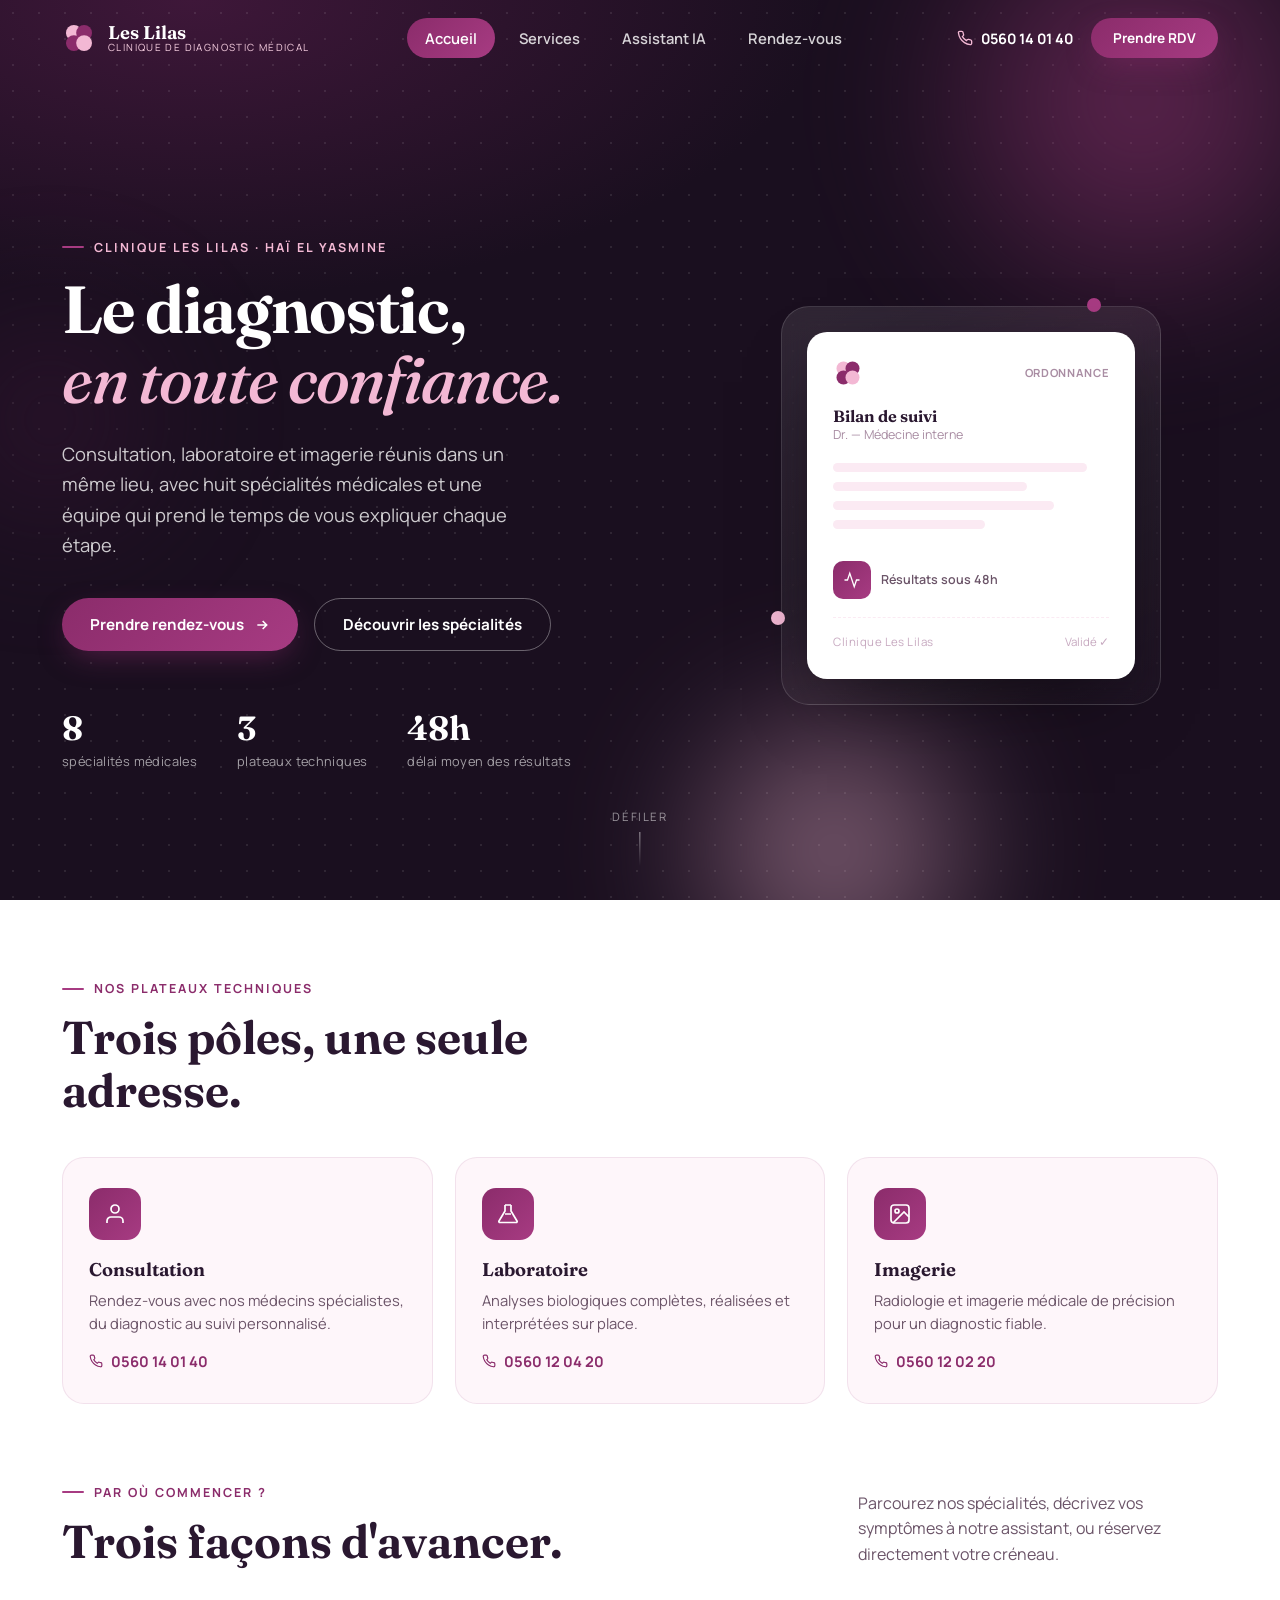
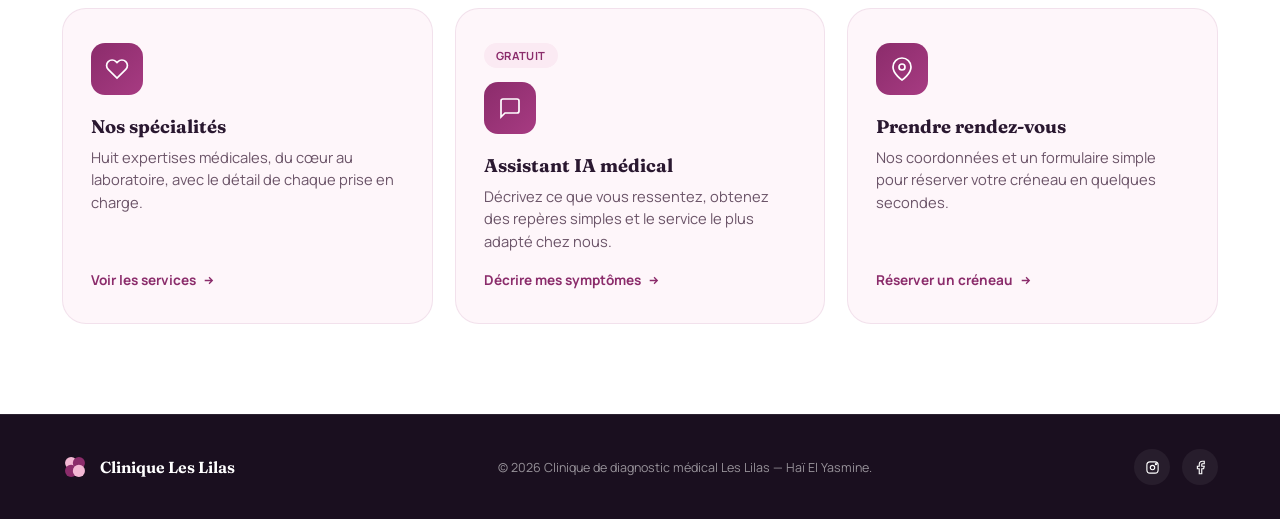
==== commit 6a98f331: "Add files via upload" ====
--- a/index.html
+++ b/index.html
@@ -7,475 +7,15 @@
 <link rel="preconnect" href="https://fonts.googleapis.com">
 <link rel="preconnect" href="https://fonts.gstatic.com" crossorigin>
 <link href="https://fonts.googleapis.com/css2?family=Fraunces:ital,opsz,wght@0,9..144,400;0,9..144,560;0,9..144,650;1,9..144,500&family=Manrope:wght@400;500;600;700;800&display=swap" rel="stylesheet">
-<style>
-  :root{
-    --purple-950:#1A0F1F;
-    --purple-900:#241129;
-    --purple-800:#3E1739;
-    --purple-600:#8B2C6B;
-    --purple-500:#A73B82;
-    --pink-300:#F3B8D4;
-    --pink-200:#F7CFE1;
-    --pink-100:#FBEAF3;
-    --pink-50:#FEF6FA;
-    --white:#FFFFFF;
-    --ink:#2A1830;
-    --ink-soft:#6b5468;
-    --ease:cubic-bezier(.22,1,.36,1);
-  }
-
-  *{margin:0;padding:0;box-sizing:border-box;}
-  html{scroll-behavior:smooth;}
-  body{
-    font-family:'Manrope',sans-serif;
-    background:var(--pink-50);
-    color:var(--ink);
-    overflow-x:hidden;
-    -webkit-font-smoothing:antialiased;
-  }
-  h1,h2,h3,.display{font-family:'Fraunces',serif;}
-  a{color:inherit;text-decoration:none;}
-  ul{list-style:none;}
-  img{max-width:100%;display:block;}
-  button{font-family:inherit;cursor:pointer;border:none;background:none;}
-  ::selection{background:var(--purple-600);color:var(--white);}
-
-  @media (prefers-reduced-motion: reduce){
-    *{animation-duration:.001ms !important;animation-iteration-count:1 !important;transition-duration:.001ms !important;scroll-behavior:auto !important;}
-  }
-
-  /* ---------- utility ---------- */
-  .wrap{max-width:1220px;margin:0 auto;padding:0 32px;}
-  .eyebrow{
-    font-size:.78rem;letter-spacing:.16em;text-transform:uppercase;
-    color:var(--purple-600);font-weight:700;display:flex;align-items:center;gap:10px;
-  }
-  .eyebrow::before{content:"";width:22px;height:2px;background:var(--purple-500);border-radius:2px;}
-  .reveal{opacity:0;transform:translateY(28px);transition:opacity .9s var(--ease),transform .9s var(--ease);}
-  .reveal.in{opacity:1;transform:translateY(0);}
-  .reveal-scale{opacity:0;transform:scale(.94);transition:opacity .8s var(--ease),transform .8s var(--ease);}
-  .reveal-scale.in{opacity:1;transform:scale(1);}
-  .stagger .reveal:nth-child(1){transition-delay:.05s;}
-  .stagger .reveal:nth-child(2){transition-delay:.13s;}
-  .stagger .reveal:nth-child(3){transition-delay:.21s;}
-  .stagger .reveal:nth-child(4){transition-delay:.29s;}
-  .stagger .reveal:nth-child(5){transition-delay:.37s;}
-  .stagger .reveal:nth-child(6){transition-delay:.45s;}
-  .stagger .reveal:nth-child(7){transition-delay:.53s;}
-  .stagger .reveal:nth-child(8){transition-delay:.61s;}
-
-  .btn{
-    display:inline-flex;align-items:center;gap:10px;
-    padding:15px 28px;border-radius:999px;font-weight:700;font-size:.95rem;
-    transition:transform .45s var(--ease), box-shadow .45s var(--ease), background .3s ease;
-  }
-  .btn-primary{
-    background:linear-gradient(135deg,var(--purple-600),var(--purple-500));
-    color:var(--white);
-    box-shadow:0 10px 30px -8px rgba(139,44,107,.55);
-  }
-  .btn-primary:hover{transform:translateY(-3px);box-shadow:0 16px 36px -8px rgba(139,44,107,.65);}
-  .btn-ghost{
-    background:transparent;color:var(--purple-600);border:1.5px solid rgba(139,44,107,.35);
-  }
-  .btn-ghost:hover{background:rgba(139,44,107,.08);transform:translateY(-3px);}
-  .btn svg{width:16px;height:16px;transition:transform .4s var(--ease);}
-  .btn-primary:hover svg{transform:translateX(4px);}
-
-  /* ---------- clover mark (signature) ---------- */
-  .clover{width:34px;height:34px;flex-shrink:0;}
-  .clover .petal{transform-origin:center;animation:sway 7s ease-in-out infinite;}
-  .clover .petal:nth-child(2){animation-delay:.4s;}
-  .clover .petal:nth-child(3){animation-delay:.8s;}
-  .clover .petal:nth-child(4){animation-delay:1.2s;}
-  @keyframes sway{
-    0%,100%{transform:scale(1) rotate(0deg);}
-    50%{transform:scale(1.06) rotate(3deg);}
-  }
-
-  /* ---------- nav ---------- */
-  header{
-    position:fixed;top:0;left:0;right:0;z-index:200;
-    padding:18px 0;
-    transition:background .5s ease, box-shadow .5s ease, padding .4s ease;
-  }
-  header.scrolled{
-    background:rgba(26,15,31,.72);
-    backdrop-filter:blur(18px) saturate(150%);
-    box-shadow:0 8px 30px -12px rgba(0,0,0,.4);
-    padding:12px 0;
-  }
-  nav{display:flex;align-items:center;justify-content:space-between;flex-wrap:nowrap;gap:12px;}
-  .brand{display:flex;align-items:center;gap:12px;}
-  .brand-text{display:flex;flex-direction:column;line-height:1.05;white-space:nowrap;}
-  .brand-text b{font-family:'Fraunces',serif;font-size:1.15rem;color:var(--white);font-weight:650;}
-  .brand-text span{font-size:.62rem;letter-spacing:.14em;text-transform:uppercase;color:var(--pink-200);}
-  .nav-links{display:flex;align-items:center;gap:6px;position:relative;}
-  .nav-links a{
-    position:relative;padding:10px 18px;font-size:.92rem;font-weight:600;color:rgba(255,255,255,.82);
-    border-radius:999px;transition:color .3s ease;
-  }
-  .nav-links a:hover{color:#fff;}
-  .nav-links a.active{color:#fff;}
-  .nav-pill{
-    position:absolute;top:0;height:100%;border-radius:999px;
-    background:linear-gradient(135deg,var(--purple-600),var(--purple-500));
-    transition:left .5s var(--ease), width .5s var(--ease);
-    z-index:-1;
-  }
-  .nav-cta{display:flex;align-items:center;gap:18px;}
-  .nav-phone{display:flex;align-items:center;gap:8px;color:#fff;font-weight:700;font-size:.9rem;}
-  .nav-phone svg{width:16px;height:16px;color:var(--pink-300);}
-  .burger{display:none;width:26px;height:20px;position:relative;flex-direction:column;justify-content:space-between;}
-  .burger span{display:block;height:2px;background:#fff;border-radius:2px;transition:transform .35s var(--ease), opacity .3s ease;}
-
-  /* ---------- hero ---------- */
-  .hero{
-    position:relative;min-height:100svh;display:flex;align-items:center;
-    background:
-      radial-gradient(circle, rgba(255,255,255,.09) 1px, transparent 1.4px) 0 0/26px 26px,
-      radial-gradient(ellipse 90% 60% at 15% 0%, #3E1739 0%, var(--purple-950) 55%);
-    overflow:hidden;color:#fff;padding-top:110px;
-  }
-  .blob{position:absolute;border-radius:50%;filter:blur(60px);opacity:.55;animation:float 16s ease-in-out infinite;}
-  .blob1{width:520px;height:520px;background:radial-gradient(circle,var(--purple-500),transparent 70%);top:-160px;right:-120px;animation-duration:20s;}
-  .blob2{width:380px;height:380px;background:radial-gradient(circle,var(--pink-300),transparent 70%);bottom:-140px;right:20%;animation-duration:17s;animation-delay:-4s;}
-  .blob3{width:300px;height:300px;background:radial-gradient(circle,var(--purple-800),transparent 70%);top:30%;left:-100px;animation-duration:22s;animation-delay:-9s;}
-  @keyframes float{
-    0%,100%{transform:translate(0,0) scale(1);}
-    33%{transform:translate(30px,-40px) scale(1.08);}
-    66%{transform:translate(-25px,30px) scale(.95);}
-  }
-  .hero-grid{
-    position:relative;z-index:2;display:grid;grid-template-columns:1.1fr .9fr;gap:60px;align-items:center;width:100%;
-  }
-  .hero h1{
-    font-size:clamp(2.6rem,5.2vw,4.4rem);font-weight:650;line-height:1.06;letter-spacing:-.02em;
-  }
-  .hero h1 em{font-style:italic;font-weight:500;color:var(--pink-300);}
-  .hero p.lede{
-    margin-top:24px;font-size:1.15rem;line-height:1.65;color:rgba(255,255,255,.78);max-width:480px;
-  }
-  .hero-actions{display:flex;gap:16px;margin-top:38px;flex-wrap:wrap;}
-  .hero .btn-ghost{color:#fff;border-color:rgba(255,255,255,.35);}
-  .hero .btn-ghost:hover{background:rgba(255,255,255,.1);}
-
-  .stat-row{display:flex;gap:40px;margin-top:56px;flex-wrap:wrap;}
-  .stat b{font-family:'Fraunces',serif;font-size:2.1rem;font-weight:650;display:block;color:#fff;}
-  .stat span{font-size:.8rem;color:rgba(255,255,255,.6);letter-spacing:.03em;}
-
-  .hero-visual{position:relative;display:flex;align-items:center;justify-content:center;}
-  .card-stack{position:relative;width:100%;max-width:380px;aspect-ratio:1/1.05;}
-  .rx-card{
-    position:absolute;inset:0;border-radius:28px;
-    background:linear-gradient(155deg,rgba(255,255,255,.1),rgba(255,255,255,.02));
-    border:1px solid rgba(255,255,255,.14);
-    backdrop-filter:blur(14px);
-    animation:drift 8s ease-in-out infinite;
-  }
-  @keyframes drift{0%,100%{transform:translateY(0) rotate(0deg);}50%{transform:translateY(-14px) rotate(1deg);}}
-  .rx-inner{position:absolute;inset:26px;background:#fff;border-radius:20px;color:var(--ink);padding:26px;box-shadow:0 30px 70px -20px rgba(0,0,0,.5);overflow:hidden;display:flex;flex-direction:column;}
-  .rx-inner .clover{width:30px;height:30px;}
-  .rx-inner .rx-head{display:flex;justify-content:space-between;align-items:center;margin-bottom:18px;}
-  .rx-inner h4{font-family:'Fraunces',serif;font-size:1.02rem;font-weight:650;}
-  .rx-line{height:9px;border-radius:5px;background:var(--pink-100);margin-bottom:10px;}
-  .rx-line:nth-child(1){width:88%;}
-  .pulse-dot{position:absolute;width:14px;height:14px;border-radius:50%;background:var(--purple-500);box-shadow:0 0 0 rgba(167,59,130,.5);animation:pulse 2.4s infinite;}
-  .pulse-dot.p1{top:-8px;right:60px;}
-  .pulse-dot.p2{bottom:20%;left:-10px;background:var(--pink-300);animation-delay:1s;}
-  @keyframes pulse{
-    0%{box-shadow:0 0 0 0 rgba(167,59,130,.55);}
-    70%{box-shadow:0 0 0 16px rgba(167,59,130,0);}
-    100%{box-shadow:0 0 0 0 rgba(167,59,130,0);}
-  }
-
-  .scroll-cue{
-    position:absolute;bottom:34px;left:50%;transform:translateX(-50%);
-    display:flex;flex-direction:column;align-items:center;gap:8px;color:rgba(255,255,255,.55);
-    font-size:.72rem;letter-spacing:.14em;text-transform:uppercase;z-index:2;
-  }
-  .scroll-cue .line{width:1px;height:34px;background:linear-gradient(to bottom,rgba(255,255,255,.6),transparent);position:relative;overflow:hidden;}
-  .scroll-cue .line::after{content:"";position:absolute;top:-100%;left:0;width:100%;height:100%;background:#fff;animation:scrolldown 1.8s infinite;}
-  @keyframes scrolldown{0%{top:-100%;}100%{top:100%;}}
-
-  /* ---------- platforms strip ---------- */
-  .platforms{background:var(--white);padding:80px 0 60px;position:relative;}
-  .platform-grid{display:grid;grid-template-columns:repeat(3,1fr);gap:22px;margin-top:40px;}
-  .platform-card{
-    padding:30px 26px;border-radius:22px;background:var(--pink-50);
-    border:1px solid rgba(139,44,107,.1);
-    transition:transform .5s var(--ease), box-shadow .5s var(--ease), background .4s ease;
-    position:relative;overflow:hidden;
-  }
-  .platform-card:hover{transform:translateY(-8px);box-shadow:0 22px 46px -18px rgba(139,44,107,.3);background:#fff;}
-  .platform-card .icon-badge{margin-bottom:18px;}
-  .platform-card h3{font-size:1.15rem;font-weight:650;margin-bottom:8px;}
-  .platform-card p{color:var(--ink-soft);font-size:.92rem;line-height:1.55;margin-bottom:16px;}
-  .platform-phone{display:inline-flex;align-items:center;gap:8px;font-weight:700;color:var(--purple-600);font-size:.92rem;}
-  .platform-phone svg{width:14px;height:14px;}
-
-  .icon-badge{
-    width:52px;height:52px;border-radius:14px;display:flex;align-items:center;justify-content:center;
-    background:linear-gradient(135deg,var(--purple-600),var(--purple-500));color:#fff;
-  }
-  .icon-badge svg{width:24px;height:24px;stroke-width:1.7;}
-
-  /* ---------- services ---------- */
-  .services{background:var(--pink-50);padding:120px 0 160px;position:relative;overflow:hidden;}
-  .services-divider{position:absolute;left:0;right:0;bottom:-1px;line-height:0;}
-  .services-divider svg{width:100%;height:110px;display:block;}
-  .section-head{display:flex;justify-content:space-between;align-items:flex-end;gap:30px;margin-bottom:56px;flex-wrap:wrap;}
-  .section-head h2{font-size:clamp(2rem,3.6vw,2.9rem);font-weight:650;margin-top:14px;max-width:560px;line-height:1.15;}
-  .section-head p{color:var(--ink-soft);max-width:360px;font-size:1rem;line-height:1.6;}
-
-  .service-grid{display:grid;grid-template-columns:repeat(4,1fr);gap:20px;}
-  .service-card{
-    background:#fff;border-radius:22px;padding:28px 24px;text-align:left;
-    border:1px solid rgba(139,44,107,.08);
-    transition:transform .5s var(--ease), box-shadow .5s var(--ease), border-color .4s ease;
-    position:relative;overflow:hidden;width:100%;
-  }
-  .service-card::before{
-    content:"";position:absolute;inset:0;opacity:0;
-    background:linear-gradient(160deg,var(--pink-100),transparent 60%);
-    transition:opacity .5s ease;
-  }
-  .service-card:hover{transform:translateY(-8px);box-shadow:0 24px 50px -20px rgba(139,44,107,.35);border-color:transparent;}
-  .service-card:hover::before{opacity:1;}
-  .service-card .icon-badge{background:var(--pink-100);color:var(--purple-600);margin-bottom:20px;position:relative;}
-  .service-card:hover .icon-badge{background:linear-gradient(135deg,var(--purple-600),var(--purple-500));color:#fff;}
-  .service-card h3{font-size:1.05rem;font-weight:700;margin-bottom:8px;position:relative;font-family:'Manrope',sans-serif;}
-  .service-card .tag{color:var(--ink-soft);font-size:.85rem;position:relative;}
-  .service-card .more{
-    display:inline-flex;align-items:center;gap:6px;margin-top:16px;font-size:.82rem;font-weight:700;
-    color:var(--purple-600);position:relative;
-  }
-  .service-card .more svg{width:13px;height:13px;transition:transform .4s var(--ease);}
-  .service-card:hover .more svg{transform:translateX(4px);}
-
-  /* ---------- modal ---------- */
-  .modal-overlay{
-    position:fixed;inset:0;background:rgba(26,15,31,.7);backdrop-filter:blur(6px);
-    display:flex;align-items:center;justify-content:center;z-index:500;padding:24px;
-    opacity:0;pointer-events:none;transition:opacity .4s ease;
-  }
-  .modal-overlay.open{opacity:1;pointer-events:auto;}
-  .modal-card{
-    background:#fff;border-radius:28px;max-width:480px;width:100%;padding:44px 38px;position:relative;
-    transform:scale(.88) translateY(20px);opacity:0;transition:transform .5s var(--ease), opacity .5s var(--ease);
-    box-shadow:0 40px 90px -20px rgba(26,15,31,.5);
-    max-height:88vh;overflow-y:auto;
-  }
-  .modal-overlay.open .modal-card{transform:scale(1) translateY(0);opacity:1;}
-  .modal-close{
-    position:absolute;top:22px;right:22px;width:36px;height:36px;border-radius:50%;
-    background:var(--pink-50);display:flex;align-items:center;justify-content:center;
-    transition:background .3s ease,transform .3s ease;
-  }
-  .modal-close:hover{background:var(--pink-200);transform:rotate(90deg);}
-  .modal-close svg{width:16px;height:16px;color:var(--purple-600);}
-  .modal-card .icon-badge{width:60px;height:60px;background:linear-gradient(135deg,var(--purple-600),var(--purple-500));color:#fff;margin-bottom:22px;}
-  .modal-card .icon-badge svg{width:28px;height:28px;}
-  .modal-card h3{font-family:'Fraunces',serif;font-size:1.6rem;font-weight:650;margin-bottom:14px;}
-  .modal-card .eyebrow{margin-bottom:12px;}
-  .modal-card p{color:var(--ink-soft);line-height:1.7;font-size:.98rem;}
-  .modal-card .modal-cta{margin-top:26px;}
-
-  /* ---------- ia assistant ---------- */
-  .ia{background:var(--white);padding:110px 0 130px;position:relative;}
-  .ia-head{max-width:640px;margin:0 auto 44px;text-align:center;}
-  .ia-head .eyebrow{justify-content:center;}
-  .ia-head h2{font-size:clamp(2rem,3.6vw,2.9rem);font-weight:650;margin-top:14px;line-height:1.15;}
-  .ia-head p{color:var(--ink-soft);font-size:1rem;line-height:1.65;margin-top:16px;}
-  .ia-free-pill{
-    display:inline-flex;align-items:center;gap:6px;margin-top:16px;padding:6px 14px;border-radius:999px;
-    background:var(--pink-100);color:var(--purple-600);font-size:.78rem;font-weight:700;letter-spacing:.03em;
-  }
-  .ia-shell{max-width:760px;margin:0 auto;}
-  .ia-open-btn{margin:0 auto;display:flex;}
-  .ia-panel{
-    margin-top:26px;background:var(--pink-50);border:1px solid rgba(139,44,107,.12);border-radius:26px;
-    overflow:hidden;max-height:0;opacity:0;transition:max-height .55s var(--ease),opacity .4s ease;
-  }
-  .ia-panel.open{max-height:1400px;opacity:1;}
-  .ia-panel-inner{padding:30px;}
-  .ia-panel-top{display:flex;align-items:center;gap:12px;margin-bottom:20px;}
-  .ia-panel-top .icon-badge{width:44px;height:44px;flex-shrink:0;}
-  .ia-panel-top h4{font-family:'Fraunces',serif;font-weight:650;font-size:1.05rem;}
-  .ia-panel-top span{display:block;font-size:.78rem;color:var(--ink-soft);}
-  .ia-log{display:flex;flex-direction:column;gap:14px;margin-bottom:18px;max-height:360px;overflow-y:auto;padding-right:4px;}
-  .ia-bubble{max-width:88%;padding:14px 16px;border-radius:16px;font-size:.9rem;line-height:1.55;}
-  .ia-bubble.bot{background:#fff;border:1px solid rgba(139,44,107,.1);align-self:flex-start;border-bottom-left-radius:4px;}
-  .ia-bubble.user{background:linear-gradient(135deg,var(--purple-600),var(--purple-500));color:#fff;align-self:flex-end;border-bottom-right-radius:4px;}
-  .ia-bubble b{display:block;font-size:.72rem;text-transform:uppercase;letter-spacing:.06em;margin-bottom:6px;opacity:.7;}
-  .ia-bubble .ia-reco-btn{
-    display:inline-flex;align-items:center;gap:6px;margin-top:12px;padding:9px 16px;border-radius:999px;
-    background:var(--pink-100);color:var(--purple-600);font-weight:700;font-size:.8rem;
-  }
-  .ia-bubble .ia-reco-btn:hover{background:var(--pink-200);}
-  .ia-bubble .ia-emergency{
-    display:block;margin-top:12px;padding:10px 12px;border-radius:12px;background:#FCE4EA;color:#8B2C42;
-    font-size:.82rem;font-weight:700;line-height:1.5;
-  }
-  .ia-form .field{margin-bottom:14px;}
-  .ia-field-row{display:grid;grid-template-columns:1fr 1fr;gap:14px;}
-  .ia-form label{display:block;font-size:.78rem;font-weight:700;color:var(--ink-soft);margin-bottom:6px;}
-  .ia-form input, .ia-form textarea{
-    width:100%;padding:13px 14px;border-radius:12px;background:#fff;border:1px solid rgba(139,44,107,.18);
-    font-family:inherit;font-size:.92rem;color:var(--ink);transition:border-color .3s ease;
-  }
-  .ia-form input:focus, .ia-form textarea:focus{outline:none;border-color:var(--purple-500);}
-  .ia-form .btn-primary{width:100%;justify-content:center;margin-top:4px;}
-  .ia-disclaimer{margin-top:16px;font-size:.76rem;color:var(--ink-soft);line-height:1.55;padding-top:14px;border-top:1px dashed rgba(139,44,107,.15);}
-  .ia-reset{margin-top:14px;background:transparent;color:var(--purple-600);font-weight:700;font-size:.82rem;display:none;}
-  .ia-reset.show{display:inline-flex;}
-  @media (max-width:760px){
-    .ia{padding:64px 0 80px;}
-    .ia-panel-inner{padding:22px 18px;}
-    .ia-field-row{grid-template-columns:1fr;}
-    .ia-log{max-height:300px;}
-  }
-
-  /* ---------- contact ---------- */
-  .contact{
-    background:linear-gradient(180deg,var(--purple-950) 0%, var(--purple-900) 100%);
-    color:#fff;padding:120px 0;position:relative;overflow:hidden;
-  }
-  .contact .blob{opacity:.35;}
-  .contact-grid{display:grid;grid-template-columns:.95fr 1.05fr;gap:70px;position:relative;z-index:2;align-items:stretch;}
-  .contact-grid > div{display:flex;flex-direction:column;}
-  .contact .eyebrow{color:var(--pink-300);}
-  .contact .eyebrow::before{background:var(--pink-300);}
-  .contact h2{font-size:clamp(2rem,3.6vw,2.8rem);font-weight:650;margin:14px 0 20px;line-height:1.15;}
-  .contact > .wrap > .contact-grid > div > p.lede{color:rgba(255,255,255,.72);line-height:1.65;max-width:440px;margin-bottom:36px;}
-
-  .info-list{display:flex;flex-direction:column;gap:22px;flex:1;justify-content:space-evenly;}
-  .info-row{display:flex;gap:18px;align-items:flex-start;padding:18px;border-radius:18px;transition:background .4s ease;}
-  .info-row:hover{background:rgba(255,255,255,.05);}
-  .info-row .icon-badge{background:rgba(255,255,255,.1);color:var(--pink-300);flex-shrink:0;}
-  .info-row h4{font-weight:700;margin-bottom:4px;font-size:.98rem;}
-  .info-row p{color:rgba(255,255,255,.65);font-size:.92rem;line-height:1.5;}
-  .info-row a{color:rgba(255,255,255,.9);font-weight:600;}
-  .info-row a:hover{color:var(--pink-300);}
-
-  .form-card{
-    background:rgba(255,255,255,.06);border:1px solid rgba(255,255,255,.12);
-    border-radius:26px;padding:42px;backdrop-filter:blur(10px);
-    flex:1;display:flex;flex-direction:column;justify-content:center;
-  }
-  .field{margin-bottom:20px;}
-  .field label{display:block;font-size:.8rem;letter-spacing:.04em;color:rgba(255,255,255,.6);margin-bottom:8px;font-weight:600;}
-  .field input, .field select, .field textarea{
-    width:100%;padding:14px 16px;border-radius:12px;background:rgba(255,255,255,.08);
-    border:1px solid rgba(255,255,255,.15);color:#fff;font-family:inherit;font-size:.95rem;
-    transition:border-color .3s ease, background .3s ease;
-  }
-  .field select option{color:#111;}
-  .field input:focus, .field select:focus, .field textarea:focus{
-    outline:none;border-color:var(--pink-300);background:rgba(255,255,255,.12);
-  }
-  .field input::placeholder, .field textarea::placeholder{color:rgba(255,255,255,.4);}
-  .field-row{display:grid;grid-template-columns:1fr 1fr;gap:16px;}
-  .form-submit{width:100%;justify-content:center;position:relative;overflow:hidden;}
-  .form-note{margin-top:14px;font-size:.8rem;color:rgba(255,255,255,.5);text-align:center;min-height:18px;}
-
-  /* ---------- footer ---------- */
-  footer{background:var(--purple-950);color:rgba(255,255,255,.55);padding:34px 0;border-top:1px solid rgba(255,255,255,.08);}
-  .foot-grid{display:flex;justify-content:space-between;align-items:center;flex-wrap:wrap;gap:14px;}
-  .foot-grid .brand-text b{color:#fff;font-size:1rem;}
-  footer .social{display:flex;gap:12px;}
-  footer .social a{width:36px;height:36px;border-radius:50%;background:rgba(255,255,255,.06);display:flex;align-items:center;justify-content:center;transition:background .3s ease, transform .3s ease;}
-  footer .social a:hover{background:var(--purple-600);transform:translateY(-3px);}
-  footer .social svg{width:15px;height:15px;color:#fff;}
-  footer small{font-size:.78rem;}
-
-  /* ---------- responsive ---------- */
-  @media (max-width:1080px){
-    .hero-grid{grid-template-columns:1fr;}
-    .hero-visual{order:-1;width:100%;margin-bottom:8px;}
-    .platform-grid{grid-template-columns:1fr 1fr;}
-    .service-grid{grid-template-columns:repeat(2,1fr);}
-    .contact-grid{grid-template-columns:1fr;gap:50px;}
-    .form-card{padding:34px;}
-  }
-  /* tablet nav: full nav bar (links + phone + CTA) was overflowing/crowding
-     before the burger takes over at 760px — trim it in stages */
-  @media (max-width:980px){
-    .nav-links{gap:2px;}
-    .nav-links a{padding:10px 13px;font-size:.88rem;}
-    .nav-cta{gap:12px;}
-    .nav-phone{display:none;}
-  }
-  @media (max-width:860px){
-    .nav-book-btn{padding:10px 16px !important;font-size:.8rem !important;}
-    .brand-text span{display:none;}
-  }
-  @media (max-width:760px){
-    .wrap{padding:0 22px;}
-    .nav-links{display:none;}
-    .nav-book-btn{display:none;}
-    .burger{display:flex;}
-    .hero{padding-top:104px;}
-    .card-stack{max-width:250px;aspect-ratio:1/1.3;margin:0 auto;}
-    .scroll-cue{display:none;}
-    .stat-row{margin-top:32px;gap:22px;row-gap:18px;}
-    .rx-inner{padding:20px;}
-    .rx-inner h4{font-size:.92rem;}
-    .rx-line{height:7px;margin-bottom:8px;}
-    .pulse-dot{display:none;}
-    .platforms{padding:56px 0 40px;}
-    .services{padding:64px 0 96px;}
-    .section-head{margin-bottom:36px;}
-    .platform-grid{grid-template-columns:1fr;}
-    .service-grid{grid-template-columns:1fr;}
-    .contact{padding:70px 0;}
-    .form-card{padding:26px 22px;}
-    .modal-card{padding:32px 24px;max-height:85vh;overflow-y:auto;}
-    .field-row{grid-template-columns:1fr;}
-    .foot-grid{flex-direction:column;text-align:center;}
-  }
-  @media (max-width:400px){
-    .hero h1{font-size:2.2rem;}
-    .btn{padding:14px 22px;font-size:.88rem;}
-    .stat b{font-size:1.7rem;}
-  }
-
-  /* mobile nav drawer */
-  .mobile-menu{
-    position:fixed;top:0;right:0;height:100svh;width:78%;max-width:320px;
-    background:var(--purple-950);z-index:300;padding:100px 34px 40px;
-    transform:translateX(100%);transition:transform .5s var(--ease);
-    display:flex;flex-direction:column;gap:8px;
-  }
-  .mobile-menu.open{transform:translateX(0);}
-  .mobile-menu a{padding:16px 4px;font-size:1.15rem;font-weight:650;color:#fff;border-bottom:1px solid rgba(255,255,255,.08);font-family:'Fraunces',serif;}
-  .mobile-menu .btn{margin-top:20px;justify-content:center;}
-  .menu-backdrop{position:fixed;inset:0;background:rgba(0,0,0,.5);z-index:250;opacity:0;pointer-events:none;transition:opacity .4s ease;}
-  .menu-backdrop.open{opacity:1;pointer-events:auto;}
-  body.menu-lock{overflow:hidden;}
-
-  /* ---------- touch devices: don't leave hover/lift states "stuck" after a tap ---------- */
-  @media (hover:none){
-    .btn-primary:hover{transform:none;box-shadow:0 10px 30px -8px rgba(139,44,107,.55);}
-    .btn-ghost:hover{background:transparent;transform:none;}
-    .hero .btn-ghost:hover{background:transparent;}
-    .platform-card:hover{transform:none;box-shadow:none;background:var(--pink-50);}
-    .service-card:hover{transform:none;box-shadow:none;border-color:rgba(139,44,107,.08);}
-    .service-card:hover::before{opacity:0;}
-    .service-card:hover .icon-badge{background:var(--pink-100);color:var(--purple-600);}
-    .service-card:hover .more svg{transform:none;}
-    .modal-close:hover{background:var(--pink-50);transform:none;}
-    footer .social a:hover{background:rgba(255,255,255,.06);transform:none;}
-  }
-</style>
+<link rel="stylesheet" href="assets/styles.css">
 </head>
-<body>
+<body data-page="home">
 
 <!-- ===== NAV ===== -->
 <header id="siteHeader">
   <div class="wrap">
     <nav>
-      <a href="#home" class="brand">
+      <a href="index.html" class="brand">
         <svg class="clover" viewBox="0 0 60 60" fill="none">
           <circle class="petal" cx="21" cy="21" r="14" fill="#F3B8D4"/>
           <circle class="petal" cx="39" cy="21" r="14" fill="#8B2C6B"/>
@@ -487,10 +27,10 @@
 
       <div class="nav-links" id="navLinks">
         <div class="nav-pill" id="navPill"></div>
-        <a href="#home" class="nav-link active" data-target="home">Accueil</a>
-        <a href="#services" class="nav-link" data-target="services">Services</a>
-        <a href="#assistant" class="nav-link" data-target="assistant">Assistant IA</a>
-        <a href="#contact" class="nav-link" data-target="contact">Rendez-vous</a>
+        <a href="index.html" class="nav-link" data-target="home">Accueil</a>
+        <a href="services.html" class="nav-link" data-target="services">Services</a>
+        <a href="assistant.html" class="nav-link" data-target="assistant">Assistant IA</a>
+        <a href="rendezvous.html" class="nav-link" data-target="rendezvous">Rendez-vous</a>
       </div>
 
       <div class="nav-cta">
@@ -498,7 +38,7 @@
           <svg viewBox="0 0 24 24" fill="none" stroke="currentColor" stroke-width="2"><path d="M22 16.92v3a2 2 0 0 1-2.18 2 19.79 19.79 0 0 1-8.63-3.07 19.5 19.5 0 0 1-6-6 19.79 19.79 0 0 1-3.07-8.67A2 2 0 0 1 4.11 2h3a2 2 0 0 1 2 1.72c.127.96.361 1.903.7 2.81a2 2 0 0 1-.45 2.11L8.09 9.91a16 16 0 0 0 6 6l1.27-1.27a2 2 0 0 1 2.11-.45c.907.339 1.85.573 2.81.7A2 2 0 0 1 22 16.92z"/></svg>
           0560 14 01 40
         </a>
-        <a href="#contact" class="btn btn-primary nav-book-btn" style="padding:11px 22px;font-size:.85rem;">Prendre RDV</a>
+        <a href="rendezvous.html" class="btn btn-primary nav-book-btn" style="padding:11px 22px;font-size:.85rem;">Prendre RDV</a>
         <button class="burger" id="burgerBtn" aria-label="Menu"><span></span><span></span><span></span></button>
       </div>
     </nav>
@@ -507,15 +47,15 @@
 
 <div class="menu-backdrop" id="menuBackdrop"></div>
 <div class="mobile-menu" id="mobileMenu">
-  <a href="#home" class="mm-link">Accueil</a>
-  <a href="#services" class="mm-link">Services</a>
-  <a href="#assistant" class="mm-link">Assistant IA</a>
-  <a href="#contact" class="mm-link">Rendez-vous</a>
+  <a href="index.html" class="mm-link">Accueil</a>
+  <a href="services.html" class="mm-link">Services</a>
+  <a href="assistant.html" class="mm-link">Assistant IA</a>
+  <a href="rendezvous.html" class="mm-link">Rendez-vous</a>
   <a href="tel:0560140140" class="btn btn-primary">Appeler la clinique</a>
 </div>
 
-<!-- ===== HOME ===== -->
-<section class="hero" id="home">
+<!-- ===== HERO ===== -->
+<section class="hero">
   <span class="blob blob1"></span>
   <span class="blob blob2"></span>
   <span class="blob blob3"></span>
@@ -525,11 +65,11 @@
       <h1 style="margin-top:18px;">Le diagnostic,<br><em>en toute confiance.</em></h1>
       <p class="lede">Consultation, laboratoire et imagerie réunis dans un même lieu, avec huit spécialités médicales et une équipe qui prend le temps de vous expliquer chaque étape.</p>
       <div class="hero-actions">
-        <a href="#contact" class="btn btn-primary">
+        <a href="rendezvous.html" class="btn btn-primary">
           Prendre rendez-vous
           <svg viewBox="0 0 24 24" fill="none" stroke="currentColor" stroke-width="2.4"><path d="M5 12h14M13 6l6 6-6 6"/></svg>
         </a>
-        <a href="#services" class="btn btn-ghost">Découvrir les spécialités</a>
+        <a href="services.html" class="btn btn-ghost">Découvrir les spécialités</a>
       </div>
       <div class="stat-row">
         <div class="stat"><b>8</b><span>spécialités médicales</span></div>
@@ -625,207 +165,57 @@
   </div>
 </section>
 
-<!-- ===== SERVICES ===== -->
-<section class="services" id="services">
+<!-- ===== QUICKLINKS ===== -->
+<section class="quicklinks">
   <div class="wrap">
     <div class="section-head">
       <div>
-        <div class="eyebrow reveal">Spécialités médicales</div>
-        <h2 class="reveal">Huit expertises, une même équipe.</h2>
-      </div>
-      <p class="reveal">Chaque spécialiste travaille en lien avec le laboratoire et l'imagerie pour un diagnostic complet. Cliquez sur une carte pour en savoir plus.</p>
-    </div>
-
-    <div class="service-grid stagger" id="serviceGrid">
-      <!-- cards injected by JS from data array -->
-    </div>
-  </div>
-  <div class="services-divider">
-    <svg viewBox="0 0 1440 110" preserveAspectRatio="none">
-      <path d="M0,110 L0,60 C 240,10 480,0 720,20 C 960,40 1200,90 1440,50 L1440,110 Z" fill="#1A0F1F"/>
-    </svg>
-  </div>
-</section>
-
-<!-- ===== MODAL ===== -->
-<div class="modal-overlay" id="modalOverlay">
-  <div class="modal-card" id="modalCard">
-    <button class="modal-close" id="modalClose" aria-label="Fermer">
-      <svg viewBox="0 0 24 24" fill="none" stroke="currentColor" stroke-width="2.4"><path d="M18 6 6 18M6 6l12 12"/></svg>
-    </button>
-    <div class="icon-badge" id="modalIcon"></div>
-    <div class="eyebrow" id="modalEyebrow">Spécialité</div>
-    <h3 id="modalTitle">Titre</h3>
-    <p id="modalDesc">Description</p>
-    <a href="#contact" class="btn btn-primary modal-cta" id="modalCta">
-      Prendre rendez-vous
-      <svg viewBox="0 0 24 24" fill="none" stroke="currentColor" stroke-width="2.4"><path d="M5 12h14M13 6l6 6-6 6"/></svg>
-    </a>
-  </div>
-</div>
-
-<!-- ===== ASSISTANT IA ===== -->
-<section class="ia" id="assistant">
-  <div class="wrap">
-    <div class="ia-head reveal">
-      <div class="eyebrow">Orientation intelligente</div>
-      <h2>Un premier repère, avant votre rendez-vous.</h2>
-      <p>Décrivez ce que vous ressentez en quelques mots : notre assistant vous propose des repères simples et vous oriente vers la bonne spécialité de la clinique. Un résumé est transmis à notre équipe pour préparer votre venue.</p>
-      <div class="ia-free-pill">
-        <svg width="14" height="14" viewBox="0 0 24 24" fill="none" stroke="currentColor" stroke-width="2.4"><path d="M20 6 9 17l-5-5"/></svg>
-        100% gratuit
-      </div>
-    </div>
-
-    <div class="ia-shell">
-      <button class="btn btn-primary ia-open-btn" id="iaOpenBtn" type="button">
-        <svg viewBox="0 0 24 24" fill="none" stroke="currentColor" stroke-width="2"><path d="M21 15a2 2 0 0 1-2 2H7l-4 4V5a2 2 0 0 1 2-2h14a2 2 0 0 1 2 2z"/></svg>
-        Ouvrir l'assistant IA médical
-      </button>
-
-      <div class="ia-panel" id="iaPanel">
-        <div class="ia-panel-inner">
-          <div class="ia-panel-top">
-            <div class="icon-badge">
-              <svg viewBox="0 0 24 24" fill="none" stroke="currentColor" stroke-width="1.8"><path d="M21 15a2 2 0 0 1-2 2H7l-4 4V5a2 2 0 0 1 2-2h14a2 2 0 0 1 2 2z"/></svg>
-            </div>
-            <div>
-              <h4>Assistant IA Les Lilas</h4>
-              <span>Réponse immédiate · à titre informatif uniquement</span>
-            </div>
-          </div>
-
-          <div class="ia-log" id="iaLog">
-            <div class="ia-bubble bot">
-              <b>Assistant IA Les Lilas</b>
-              Bonjour, décrivez-moi simplement ce que vous ressentez (localisation, depuis quand, intensité). Je vous donnerai quelques repères et je vous indiquerai le service de la clinique le plus adapté.
-            </div>
-          </div>
-
-          <form class="ia-form" id="iaForm">
-            <div class="field">
-              <label for="iaText">Décrivez ce que vous ressentez</label>
-              <textarea id="iaText" rows="3" placeholder="Ex : j'ai des douleurs au ventre depuis deux jours, surtout après les repas…" required></textarea>
-            </div>
-            <div class="ia-field-row">
-              <div class="field">
-                <label for="iaName">Nom complet</label>
-                <input id="iaName" type="text" placeholder="Votre nom" required>
-              </div>
-              <div class="field">
-                <label for="iaPhone">Téléphone</label>
-                <input id="iaPhone" type="tel" placeholder="05XX XX XX XX" required>
-              </div>
-            </div>
-            <button type="submit" class="btn btn-primary" id="iaSubmitBtn">
-              <span id="iaSubmitLabel">Envoyer ma description</span>
-              <svg viewBox="0 0 24 24" fill="none" stroke="currentColor" stroke-width="2.4"><path d="M5 12h14M13 6l6 6-6 6"/></svg>
-            </button>
-            <button type="button" class="btn ia-reset" id="iaResetBtn">Décrire une autre situation</button>
-          </form>
-
-          <div class="ia-disclaimer">
-            Cet assistant fournit des informations générales et ne pose aucun diagnostic médical. Il ne remplace pas la consultation d'un médecin. <strong>En cas d'urgence</strong> (douleur intense, difficulté à respirer, perte de connaissance, saignement important), appelez immédiatement les services d'urgence ou rendez-vous directement à la clinique au <a href="tel:0560140140" style="color:var(--purple-600);font-weight:700;">0560 14 01 40</a>.
-          </div>
-        </div>
-      </div>
-    </div>
-  </div>
-</section>
-
-<!-- ===== CONTACT ===== -->
-<section class="contact" id="contact">
-  <span class="blob blob1" style="top:-200px;left:-100px;right:auto;"></span>
-  <span class="blob blob2" style="bottom:-160px;right:-100px;"></span>
-  <div class="wrap contact-grid">
-    <div>
-      <div class="eyebrow reveal">Prendre rendez-vous</div>
-      <h2 class="reveal">Réservez votre créneau.</h2>
-      <p class="lede reveal">Notre équipe vous répond du dimanche au jeudi. Appelez le service concerné ou laissez-nous vos coordonnées, nous revenons vers vous rapidement pour confirmer votre rendez-vous.</p>
-
-      <div class="info-list stagger">
-        <div class="info-row reveal">
-          <div class="icon-badge">
-            <svg viewBox="0 0 24 24" fill="none" stroke="currentColor" stroke-width="1.8"><path d="M21 10c0 7-9 13-9 13S3 17 3 10a9 9 0 0 1 18 0Z"/><circle cx="12" cy="10" r="3"/></svg>
-          </div>
-          <div>
-            <h4>Adresse</h4>
-            <p>13, Zone des cliniques, Haï El Yasmine</p>
-          </div>
-        </div>
-        <div class="info-row reveal">
-          <div class="icon-badge">
-            <svg viewBox="0 0 24 24" fill="none" stroke="currentColor" stroke-width="1.8"><path d="M22 16.92v3a2 2 0 0 1-2.18 2 19.79 19.79 0 0 1-8.63-3.07 19.5 19.5 0 0 1-6-6 19.79 19.79 0 0 1-3.07-8.67A2 2 0 0 1 4.11 2h3a2 2 0 0 1 2 1.72c.127.96.361 1.903.7 2.81a2 2 0 0 1-.45 2.11L8.09 9.91a16 16 0 0 0 6 6l1.27-1.27a2 2 0 0 1 2.11-.45c.907.339 1.85.573 2.81.7A2 2 0 0 1 22 16.92z"/></svg>
-          </div>
-          <div>
-            <h4>Consultation</h4>
-            <p><a href="tel:0560140140">0560 14 01 40</a></p>
-          </div>
-        </div>
-        <div class="info-row reveal">
-          <div class="icon-badge">
-            <svg viewBox="0 0 24 24" fill="none" stroke="currentColor" stroke-width="1.8"><path d="M9 3v6l-6 10a1 1 0 0 0 .9 1.5h16.2a1 1 0 0 0 .9-1.5L15 9V3"/><path d="M9 3h6M9 12h6"/></svg>
-          </div>
-          <div>
-            <h4>Laboratoire</h4>
-            <p><a href="tel:0560120420">0560 12 04 20</a></p>
-          </div>
-        </div>
-        <div class="info-row reveal">
-          <div class="icon-badge">
-            <svg viewBox="0 0 24 24" fill="none" stroke="currentColor" stroke-width="1.8"><rect x="3" y="3" width="18" height="18" rx="3"/><circle cx="9" cy="9" r="2"/><path d="M21 15l-5-5L5 21"/></svg>
-          </div>
-          <div>
-            <h4>Imagerie</h4>
-            <p><a href="tel:0560120220">0560 12 02 20</a></p>
-          </div>
-        </div>
-      </div>
-    </div>
-
-    <div class="reveal">
-      <form class="form-card" id="contactForm">
-        <div class="field-row">
-          <div class="field">
-            <label for="fname">Nom complet</label>
-            <input id="fname" type="text" placeholder="Votre nom" required>
-          </div>
-          <div class="field">
-            <label for="fphone">Téléphone</label>
-            <input id="fphone" type="tel" placeholder="05XX XX XX XX" required>
-          </div>
-        </div>
-        <div class="field">
-          <label for="fservice">Spécialité souhaitée</label>
-          <select id="fservice">
-            <option>Consultation générale</option>
-            <option>Médecin cardiologue</option>
-            <option>Médecin gastrologue</option>
-            <option>Médecin radiologue</option>
-            <option>Médecine interne et diabète</option>
-            <option>Médecin hématologue</option>
-            <option>Médecine nucléaire</option>
-            <option>Médecin urologue</option>
-            <option>Pharmacienne biologiste</option>
-          </select>
-        </div>
-        <div class="field">
-          <label for="fmsg">Message</label>
-          <textarea id="fmsg" rows="3" placeholder="Décrivez brièvement votre demande"></textarea>
-        </div>
-        <button type="submit" class="btn btn-primary form-submit" id="formSubmit">
-          <span id="submitLabel">Envoyer la demande de RDV</span>
-          <svg viewBox="0 0 24 24" fill="none" stroke="currentColor" stroke-width="2.4"><path d="M5 12h14M13 6l6 6-6 6"/></svg>
-        </button>
-        <div class="form-note" id="formNote"></div>
-      </form>
+        <div class="eyebrow reveal">Par où commencer ?</div>
+        <h2 class="reveal">Trois façons d'avancer.</h2>
+      </div>
+      <p class="reveal">Parcourez nos spécialités, décrivez vos symptômes à notre assistant, ou réservez directement votre créneau.</p>
+    </div>
+    <div class="ql-grid stagger">
+      <a href="services.html" class="ql-card reveal">
+        <div class="icon-badge">
+          <svg viewBox="0 0 24 24" fill="none" stroke="currentColor" stroke-width="1.8"><path d="M20.8 4.6a5.5 5.5 0 0 0-7.8 0L12 5.6l-1-1a5.5 5.5 0 0 0-7.8 7.8l1 1L12 21l7.8-7.6 1-1a5.5 5.5 0 0 0 0-7.8z"/></svg>
+        </div>
+        <h3>Nos spécialités</h3>
+        <p>Huit expertises médicales, du cœur au laboratoire, avec le détail de chaque prise en charge.</p>
+        <span class="more">Voir les services
+          <svg viewBox="0 0 24 24" fill="none" stroke="currentColor" stroke-width="2.4"><path d="M5 12h14M13 6l6 6-6 6"/></svg>
+        </span>
+      </a>
+
+      <a href="assistant.html" class="ql-card reveal">
+        <div class="ql-pill">Gratuit</div>
+        <div class="icon-badge">
+          <svg viewBox="0 0 24 24" fill="none" stroke="currentColor" stroke-width="1.8"><path d="M21 15a2 2 0 0 1-2 2H7l-4 4V5a2 2 0 0 1 2-2h14a2 2 0 0 1 2 2z"/></svg>
+        </div>
+        <h3>Assistant IA médical</h3>
+        <p>Décrivez ce que vous ressentez, obtenez des repères simples et le service le plus adapté chez nous.</p>
+        <span class="more">Décrire mes symptômes
+          <svg viewBox="0 0 24 24" fill="none" stroke="currentColor" stroke-width="2.4"><path d="M5 12h14M13 6l6 6-6 6"/></svg>
+        </span>
+      </a>
+
+      <a href="rendezvous.html" class="ql-card reveal">
+        <div class="icon-badge">
+          <svg viewBox="0 0 24 24" fill="none" stroke="currentColor" stroke-width="1.8"><path d="M21 10c0 7-9 13-9 13S3 17 3 10a9 9 0 0 1 18 0Z"/><circle cx="12" cy="10" r="3"/></svg>
+        </div>
+        <h3>Prendre rendez-vous</h3>
+        <p>Nos coordonnées et un formulaire simple pour réserver votre créneau en quelques secondes.</p>
+        <span class="more">Réserver un créneau
+          <svg viewBox="0 0 24 24" fill="none" stroke="currentColor" stroke-width="2.4"><path d="M5 12h14M13 6l6 6-6 6"/></svg>
+        </span>
+      </a>
     </div>
   </div>
 </section>
 
 <footer>
   <div class="wrap foot-grid">
-    <a href="#home" class="brand">
+    <a href="index.html" class="brand">
       <svg class="clover" viewBox="0 0 60 60" fill="none" style="width:26px;height:26px;">
         <circle cx="21" cy="21" r="14" fill="#F3B8D4"/>
         <circle cx="39" cy="21" r="14" fill="#8B2C6B"/>
@@ -842,327 +232,7 @@
   </div>
 </footer>
 
-<script src="./assets/lilas-data.js"></script>
-<script>
-  // ---------- data ----------
-  const services = [
-    {
-      title:"Médecin cardiologue",
-      tag:"Cœur & circulation",
-      eyebrow:"Cardiologie",
-      icon:'<path d="M20.8 4.6a5.5 5.5 0 0 0-7.8 0L12 5.6l-1-1a5.5 5.5 0 0 0-7.8 7.8l1 1L12 21l7.8-7.6 1-1a5.5 5.5 0 0 0 0-7.8z"/>',
-      desc:"Suivi du rythme cardiaque, de la tension et des facteurs de risque. Consultations, électrocardiogramme et échographie cardiaque pour prévenir et traiter les maladies cardiovasculaires."
-    },
-    {
-      title:"Médecin gastrologue",
-      tag:"Appareil digestif",
-      eyebrow:"Gastro-entérologie",
-      icon:'<path d="M8 3v4a4 4 0 0 0 4 4a4 4 0 0 0 4-4V3"/><path d="M8 11v3a5 5 0 0 0 5 5h0a5 5 0 0 0 5-5v-1"/><circle cx="8" cy="17" r="2.2"/>',
-      desc:"Diagnostic et traitement des troubles digestifs : estomac, intestin, foie et pancréas. Prise en charge des douleurs abdominales chroniques et des maladies inflammatoires."
-    },
-    {
-      title:"Médecin radiologue",
-      tag:"Imagerie diagnostique",
-      eyebrow:"Radiologie",
-      icon:'<rect x="3" y="3" width="18" height="18" rx="3"/><circle cx="9" cy="9" r="2"/><path d="M21 15l-5-5L5 21"/>',
-      desc:"Lecture et interprétation des examens d'imagerie — radiographie, échographie et scanner — pour poser un diagnostic précis en lien direct avec votre médecin traitant."
-    },
-    {
-      title:"Médecine interne et diabète",
-      tag:"Maladies chroniques",
-      eyebrow:"Médecine interne",
-      icon:'<path d="M3 12h4l2-7 4 14 2-7h6"/>',
-      desc:"Suivi global des patients diabétiques et des maladies chroniques : équilibre glycémique, bilans réguliers et ajustement du traitement au long cours."
-    },
-    {
-      title:"Médecin hématologue",
-      tag:"Maladies du sang",
-      eyebrow:"Hématologie",
-      icon:'<path d="M12 2C8 8 5 11.5 5 15a7 7 0 0 0 14 0c0-3.5-3-7-7-13Z"/>',
-      desc:"Exploration des troubles du sang : anémies, anomalies de la coagulation et suivi biologique fin, en coordination étroite avec notre laboratoire."
-    },
-    {
-      title:"Médecine nucléaire",
-      tag:"Imagerie fonctionnelle",
-      eyebrow:"Médecine nucléaire",
-      icon:'<circle cx="12" cy="12" r="2.5"/><ellipse cx="12" cy="12" rx="9" ry="4" transform="rotate(0 12 12)"/><ellipse cx="12" cy="12" rx="9" ry="4" transform="rotate(60 12 12)"/><ellipse cx="12" cy="12" rx="9" ry="4" transform="rotate(120 12 12)"/>',
-      desc:"Scintigraphies et examens fonctionnels pour explorer le fonctionnement des organes, en complément de l'imagerie classique."
-    },
-    {
-      title:"Médecin urologue",
-      tag:"Appareil urinaire",
-      eyebrow:"Urologie",
-      icon:'<path d="M9 4C6 4 4.5 7 4.5 11c0 5 2.5 9 6 9c2 0 2.7-1.7 2.2-3.6c-.5-1.9-1.9-2.4-1.9-4.4c0-2.3 2.2-2.7 2.2-5.5C13 4.5 11.5 4 9 4Z"/><path d="M15 9c1.7 0 3 1.8 3 4.5S16.7 18 15 18"/>',
-      desc:"Prise en charge des affections de l'appareil urinaire et du système reproducteur masculin, du dépistage au suivi post-traitement."
-    },
-    {
-      title:"Pharmacienne biologiste",
-      tag:"Analyses de laboratoire",
-      eyebrow:"Biologie médicale",
-      icon:'<path d="M9 3v6l-6 10a1 1 0 0 0 .9 1.5h16.2a1 1 0 0 0 .9-1.5L15 9V3"/><path d="M9 3h6M9 12h6"/>',
-      desc:"Réalisation et validation des analyses biologiques du laboratoire, garantissant des résultats fiables transmis rapidement à votre médecin."
-    }
-  ];
-
-  const grid = document.getElementById('serviceGrid');
-  services.forEach((s, i)=>{
-    const card = document.createElement('button');
-    card.className = 'service-card reveal';
-    card.type = 'button';
-    card.innerHTML = `
-      <div class="icon-badge"><svg viewBox="0 0 24 24" fill="none" stroke="currentColor" stroke-width="1.8">${s.icon}</svg></div>
-      <h3>${s.title}</h3>
-      <div class="tag">${s.tag}</div>
-      <span class="more">En savoir plus
-        <svg viewBox="0 0 24 24" fill="none" stroke="currentColor" stroke-width="2.4"><path d="M5 12h14M13 6l6 6-6 6"/></svg>
-      </span>`;
-    card.addEventListener('click', ()=>openModal(s));
-    grid.appendChild(card);
-  });
-
-  // ---------- modal ----------
-  const overlay = document.getElementById('modalOverlay');
-  const modalIcon = document.getElementById('modalIcon');
-  const modalEyebrow = document.getElementById('modalEyebrow');
-  const modalTitle = document.getElementById('modalTitle');
-  const modalDesc = document.getElementById('modalDesc');
-  let lastFocused = null;
-
-  function openModal(s){
-    lastFocused = document.activeElement;
-    modalIcon.innerHTML = `<svg viewBox="0 0 24 24" fill="none" stroke="currentColor" stroke-width="1.8">${s.icon}</svg>`;
-    modalEyebrow.textContent = s.eyebrow;
-    modalTitle.textContent = s.title;
-    modalDesc.textContent = s.desc;
-    overlay.classList.add('open');
-    document.body.classList.add('menu-lock');
-  }
-  function closeModal(){
-    overlay.classList.remove('open');
-    document.body.classList.remove('menu-lock');
-    if(lastFocused) lastFocused.focus();
-  }
-  document.getElementById('modalClose').addEventListener('click', closeModal);
-  overlay.addEventListener('click', e=>{ if(e.target === overlay) closeModal(); });
-  document.addEventListener('keydown', e=>{ if(e.key === 'Escape') closeModal(); });
-
-  // ---------- header scroll state ----------
-  const header = document.getElementById('siteHeader');
-  window.addEventListener('scroll', ()=>{
-    header.classList.toggle('scrolled', window.scrollY > 40);
-  });
-
-  // ---------- nav pill / scrollspy ----------
-  const navLinks = document.querySelectorAll('.nav-link');
-  const navPill = document.getElementById('navPill');
-  const sections = ['home','services','assistant','contact'].map(id=>document.getElementById(id)).filter(Boolean);
-
-  function movePill(link){
-    if(!link) return;
-    navPill.style.left = link.offsetLeft + 'px';
-    navPill.style.width = link.offsetWidth + 'px';
-  }
-  function setActive(id){
-    navLinks.forEach(l=>l.classList.toggle('active', l.dataset.target === id));
-    movePill(document.querySelector(`.nav-link[data-target="${id}"]`));
-  }
-  window.addEventListener('load', ()=>setActive('home'));
-  window.addEventListener('resize', ()=>{
-    const active = document.querySelector('.nav-link.active');
-    movePill(active);
-  });
-
-  const spy = new IntersectionObserver((entries)=>{
-    entries.forEach(e=>{
-      if(e.isIntersecting) setActive(e.target.id);
-    });
-  }, {threshold:0.5});
-  sections.forEach(s=>spy.observe(s));
-
-  // ---------- reveal on scroll ----------
-  const revealEls = document.querySelectorAll('.reveal, .reveal-scale');
-  const revealObserver = new IntersectionObserver((entries)=>{
-    entries.forEach(entry=>{
-      if(entry.isIntersecting){
-        entry.target.classList.add('in');
-        revealObserver.unobserve(entry.target);
-      }
-    });
-  }, {threshold:0.15, rootMargin:'0px 0px -60px 0px'});
-  revealEls.forEach(el=>revealObserver.observe(el));
-
-  // ---------- mobile menu ----------
-  const burger = document.getElementById('burgerBtn');
-  const mobileMenu = document.getElementById('mobileMenu');
-  const menuBackdrop = document.getElementById('menuBackdrop');
-
-  function toggleMenu(open){
-    mobileMenu.classList.toggle('open', open);
-    menuBackdrop.classList.toggle('open', open);
-    document.body.classList.toggle('menu-lock', open);
-  }
-  burger.addEventListener('click', ()=>toggleMenu(!mobileMenu.classList.contains('open')));
-  menuBackdrop.addEventListener('click', ()=>toggleMenu(false));
-  document.querySelectorAll('.mm-link').forEach(a=>a.addEventListener('click', ()=>toggleMenu(false)));
-
-  // ---------- IA medical assistant (free, rule-based triage — no external API) ----------
-  const IA_KEYWORDS = [
-    { service:"Médecin cardiologue", words:["coeur","cardiaque","poitrine","thorax","thoracique","palpitation","essoufflement","tension","hypertension","battement"] },
-    { service:"Médecin gastrologue", words:["estomac","ventre","digestion","digestif","intestin","diarrhee","constipation","nausee","vomissement","foie","brulure d'estomac","reflux","abdominale","abdominal","ballonnement"] },
-    { service:"Médecin urologue", words:["uriner","urine","prostate","rein","reins","calcul renal","urinaire","vessie","brulure urinaire"] },
-    { service:"Médecine interne et diabète", words:["diabete","glycemie","soif excessive","fatigue chronique","perte de poids","prise de poids"] },
-    { service:"Médecin hématologue", words:["anemie","ecchymose","saignement","pale","vertige","bleu facilement"] },
-    { service:"Médecin radiologue", words:["radio","scanner","echographie","imagerie","irm"] },
-    { service:"Médecine nucléaire", words:["scintigraphie","thyroide"] },
-    { service:"Pharmacienne biologiste", words:["analyse","prise de sang","bilan sanguin","resultat de laboratoire","laboratoire"] }
-  ];
-  const IA_EMERGENCY_WORDS = [
-    "douleur thoracique","difficulte a respirer","je n'arrive pas a respirer","perte de connaissance",
-    "saignement abondant","paralysie","confusion soudaine","evanouissement","douleur insupportable","urgence vitale"
-  ];
-
-  function iaNormalize(str){
-    return (str||'').toLowerCase().normalize('NFD').replace(/[\u0300-\u036f]/g,'');
-  }
-  function iaAnalyze(text){
-    const norm = iaNormalize(text);
-    let best = null, bestScore = 0;
-    IA_KEYWORDS.forEach(entry=>{
-      let score = 0;
-      entry.words.forEach(w=>{ if(norm.includes(iaNormalize(w))) score++; });
-      if(score > bestScore){ bestScore = score; best = entry.service; }
-    });
-    const emergency = IA_EMERGENCY_WORDS.some(w=> norm.includes(iaNormalize(w)));
-    return { service: best || "Consultation générale", matched: bestScore > 0, emergency };
-  }
-  function escapeIaHtml(str){
-    return String(str ?? '').replace(/[&<>"']/g, c=>({'&':'&amp;','<':'&lt;','>':'&gt;','"':'&quot;',"'":'&#39;'}[c]));
-  }
-
-  const iaOpenBtn = document.getElementById('iaOpenBtn');
-  const iaPanel = document.getElementById('iaPanel');
-  const iaForm = document.getElementById('iaForm');
-  const iaLog = document.getElementById('iaLog');
-  const iaText = document.getElementById('iaText');
-  const iaName = document.getElementById('iaName');
-  const iaPhone = document.getElementById('iaPhone');
-  const iaSubmitBtn = document.getElementById('iaSubmitBtn');
-  const iaSubmitLabel = document.getElementById('iaSubmitLabel');
-  const iaResetBtn = document.getElementById('iaResetBtn');
-
-  iaOpenBtn.addEventListener('click', ()=>{
-    const opening = !iaPanel.classList.contains('open');
-    iaPanel.classList.toggle('open');
-    if(opening){ setTimeout(()=>iaText.focus(), 420); }
-  });
-
-  function iaAddBubble(html, who){
-    const div = document.createElement('div');
-    div.className = 'ia-bubble ' + who;
-    div.innerHTML = html;
-    iaLog.appendChild(div);
-    iaLog.scrollTop = iaLog.scrollHeight;
-  }
-
-  iaForm.addEventListener('submit', function(e){
-    e.preventDefault();
-    const description = iaText.value.trim();
-    const name = iaName.value.trim();
-    const phone = iaPhone.value.trim();
-    if(!description || !name || !phone) return;
-
-    iaAddBubble(escapeIaHtml(description), 'user');
-    iaSubmitLabel.textContent = 'Analyse en cours…';
-    iaSubmitBtn.disabled = true;
-
-    setTimeout(()=>{
-      const result = iaAnalyze(description);
-      const svc = services.find(s=>s.title === result.service);
-
-      let replyHtml = '<b>Assistant IA Les Lilas</b>';
-      if(result.emergency){
-        replyHtml += `Merci pour ces précisions. Ce que vous décrivez peut nécessiter une prise en charge rapide.`;
-        replyHtml += `<span class="ia-emergency">⚠️ Si les symptômes sont sévères ou s'aggravent, appelez immédiatement les services d'urgence ou rendez-vous aux urgences les plus proches. N'attendez pas un rendez-vous programmé.</span>`;
-      } else {
-        replyHtml += `Merci ${escapeIaHtml(name.split(' ')[0] || '')}, voici quelques repères généraux : reposez-vous, surveillez l'évolution de vos symptômes et évitez l'automédication prolongée. Ceci ne remplace pas un examen médical.`;
-      }
-      replyHtml += `<br><br>Sur la base de votre description, le service le plus adapté chez nous est : <strong>${escapeIaHtml(result.service)}</strong>.`;
-      if(svc){
-        replyHtml += `<button type="button" class="ia-reco-btn" data-svc="${escapeIaHtml(svc.title)}">Voir ce service
-          <svg width="12" height="12" viewBox="0 0 24 24" fill="none" stroke="currentColor" stroke-width="2.4"><path d="M5 12h14M13 6l6 6-6 6"/></svg></button>`;
-      }
-      iaAddBubble(replyHtml, 'bot');
-
-      const bubbleBtn = iaLog.querySelector('.ia-bubble:last-child .ia-reco-btn');
-      if(bubbleBtn){ bubbleBtn.addEventListener('click', ()=>{ if(svc) openModal(svc); }); }
-
-      // Professional pre-brief for the clinic team (shown in the admin panel)
-      const brief = `[Pré-diagnostic — assistant IA] Motif rapporté par le patient : "${description}". `
-        + `Orientation suggérée : ${result.service}. `
-        + (result.emergency
-            ? `Signalement : éléments évoqués pouvant relever de l'urgence — à vérifier en priorité par le praticien.`
-            : `Aucun signe d'urgence identifié dans la description transmise ; à confirmer par le praticien lors de la consultation.`);
-
-      if(typeof lilasAddMessage === 'function'){
-        lilasAddMessage({ name, phone, service: result.service, message: brief, source: 'ia' });
-      }
-
-      // Convenience: carry the details down into the RDV form below
-      if(typeof lilasPrefillContact === 'function') lilasPrefillContact(name, phone);
-      const fserviceSelect = document.getElementById('fservice');
-      if(fserviceSelect){
-        const opt = Array.from(fserviceSelect.options).find(o=>o.value === result.service);
-        if(opt) fserviceSelect.value = result.service;
-      }
-
-      iaSubmitLabel.textContent = 'Envoyer ma description';
-      iaSubmitBtn.disabled = false;
-      iaForm.style.display = 'none';
-      iaResetBtn.classList.add('show');
-    }, 650);
-  });
-
-  iaResetBtn.addEventListener('click', ()=>{
-    iaForm.reset();
-    iaForm.style.display = '';
-    iaResetBtn.classList.remove('show');
-    iaText.focus();
-  });
-
-  // ---------- contact / RDV form ----------
-  const form = document.getElementById('contactForm');
-  const submitLabel = document.getElementById('submitLabel');
-  const formNote = document.getElementById('formNote');
-  const fname = document.getElementById('fname');
-  const fphone = document.getElementById('fphone');
-  const fservice = document.getElementById('fservice');
-  const fmsg = document.getElementById('fmsg');
-
-  form.addEventListener('submit', function(e){
-    e.preventDefault();
-    submitLabel.textContent = 'Envoi en cours…';
-    setTimeout(()=>{
-      if(typeof lilasAddMessage === 'function'){
-        lilasAddMessage({
-          name: fname.value.trim(),
-          phone: fphone.value.trim(),
-          service: fservice.value,
-          message: fmsg.value.trim(),
-          source: 'form'
-        });
-      }
-      submitLabel.textContent = 'Demande envoyée ✓';
-      formNote.textContent = 'Nous vous recontactons très vite au numéro indiqué.';
-      form.reset();
-      setTimeout(()=>{ submitLabel.textContent = 'Envoyer la demande de RDV'; }, 2600);
-    }, 900);
-  });
-
-  // Prefill the RDV form's name/phone from the AI assistant, if it collected them first
-  function lilasPrefillContact(name, phone){
-    if(name) fname.value = name;
-    if(phone) fphone.value = phone;
-  }
-</script>
+<script src="assets/lilas-data.js"></script>
+<script src="assets/site.js"></script>
 </body>
 </html>
--- a/assets/styles.css
+++ b/assets/styles.css
@@ -0,0 +1,523 @@
+
+  :root{
+    --purple-950:#1A0F1F;
+    --purple-900:#241129;
+    --purple-800:#3E1739;
+    --purple-600:#8B2C6B;
+    --purple-500:#A73B82;
+    --pink-300:#F3B8D4;
+    --pink-200:#F7CFE1;
+    --pink-100:#FBEAF3;
+    --pink-50:#FEF6FA;
+    --white:#FFFFFF;
+    --ink:#2A1830;
+    --ink-soft:#6b5468;
+    --ease:cubic-bezier(.22,1,.36,1);
+  }
+
+  *{margin:0;padding:0;box-sizing:border-box;}
+  html{scroll-behavior:smooth;}
+  body{
+    font-family:'Manrope',sans-serif;
+    background:var(--pink-50);
+    color:var(--ink);
+    overflow-x:hidden;
+    -webkit-font-smoothing:antialiased;
+  }
+  h1,h2,h3,.display{font-family:'Fraunces',serif;}
+  a{color:inherit;text-decoration:none;}
+  ul{list-style:none;}
+  img{max-width:100%;display:block;}
+  button{font-family:inherit;cursor:pointer;border:none;background:none;}
+  ::selection{background:var(--purple-600);color:var(--white);}
+
+  @media (prefers-reduced-motion: reduce){
+    *{animation-duration:.001ms !important;animation-iteration-count:1 !important;transition-duration:.001ms !important;scroll-behavior:auto !important;}
+  }
+
+  /* ---------- utility ---------- */
+  .wrap{max-width:1220px;margin:0 auto;padding:0 32px;}
+  .eyebrow{
+    font-size:.78rem;letter-spacing:.16em;text-transform:uppercase;
+    color:var(--purple-600);font-weight:700;display:flex;align-items:center;gap:10px;
+  }
+  .eyebrow::before{content:"";width:22px;height:2px;background:var(--purple-500);border-radius:2px;}
+  .reveal{opacity:0;transform:translateY(28px);transition:opacity .9s var(--ease),transform .9s var(--ease);}
+  .reveal.in{opacity:1;transform:translateY(0);}
+  .reveal-scale{opacity:0;transform:scale(.94);transition:opacity .8s var(--ease),transform .8s var(--ease);}
+  .reveal-scale.in{opacity:1;transform:scale(1);}
+  .stagger .reveal:nth-child(1){transition-delay:.05s;}
+  .stagger .reveal:nth-child(2){transition-delay:.13s;}
+  .stagger .reveal:nth-child(3){transition-delay:.21s;}
+  .stagger .reveal:nth-child(4){transition-delay:.29s;}
+  .stagger .reveal:nth-child(5){transition-delay:.37s;}
+  .stagger .reveal:nth-child(6){transition-delay:.45s;}
+  .stagger .reveal:nth-child(7){transition-delay:.53s;}
+  .stagger .reveal:nth-child(8){transition-delay:.61s;}
+
+  .btn{
+    display:inline-flex;align-items:center;gap:10px;
+    padding:15px 28px;border-radius:999px;font-weight:700;font-size:.95rem;
+    transition:transform .45s var(--ease), box-shadow .45s var(--ease), background .3s ease;
+  }
+  .btn-primary{
+    background:linear-gradient(135deg,var(--purple-600),var(--purple-500));
+    color:var(--white);
+    box-shadow:0 10px 30px -8px rgba(139,44,107,.55);
+  }
+  .btn-primary:hover{transform:translateY(-3px);box-shadow:0 16px 36px -8px rgba(139,44,107,.65);}
+  .btn-ghost{
+    background:transparent;color:var(--purple-600);border:1.5px solid rgba(139,44,107,.35);
+  }
+  .btn-ghost:hover{background:rgba(139,44,107,.08);transform:translateY(-3px);}
+  .btn svg{width:16px;height:16px;transition:transform .4s var(--ease);}
+  .btn-primary:hover svg{transform:translateX(4px);}
+
+  /* ---------- clover mark (signature) ---------- */
+  .clover{width:34px;height:34px;flex-shrink:0;}
+  .clover .petal{transform-origin:center;animation:sway 7s ease-in-out infinite;}
+  .clover .petal:nth-child(2){animation-delay:.4s;}
+  .clover .petal:nth-child(3){animation-delay:.8s;}
+  .clover .petal:nth-child(4){animation-delay:1.2s;}
+  @keyframes sway{
+    0%,100%{transform:scale(1) rotate(0deg);}
+    50%{transform:scale(1.06) rotate(3deg);}
+  }
+
+  /* ---------- nav ---------- */
+  header{
+    position:fixed;top:0;left:0;right:0;z-index:200;
+    padding:18px 0;
+    transition:background .5s ease, box-shadow .5s ease, padding .4s ease;
+  }
+  header.scrolled{
+    background:rgba(26,15,31,.72);
+    backdrop-filter:blur(18px) saturate(150%);
+    box-shadow:0 8px 30px -12px rgba(0,0,0,.4);
+    padding:12px 0;
+  }
+  nav{display:flex;align-items:center;justify-content:space-between;flex-wrap:nowrap;gap:12px;}
+  .brand{display:flex;align-items:center;gap:12px;}
+  .brand-text{display:flex;flex-direction:column;line-height:1.05;white-space:nowrap;}
+  .brand-text b{font-family:'Fraunces',serif;font-size:1.15rem;color:var(--white);font-weight:650;}
+  .brand-text span{font-size:.62rem;letter-spacing:.14em;text-transform:uppercase;color:var(--pink-200);}
+  .nav-links{display:flex;align-items:center;gap:6px;position:relative;}
+  .nav-links a{
+    position:relative;padding:10px 18px;font-size:.92rem;font-weight:600;color:rgba(255,255,255,.82);
+    border-radius:999px;transition:color .3s ease;
+  }
+  .nav-links a:hover{color:#fff;}
+  .nav-links a.active{color:#fff;}
+  .nav-pill{
+    position:absolute;top:0;height:100%;border-radius:999px;
+    background:linear-gradient(135deg,var(--purple-600),var(--purple-500));
+    transition:left .5s var(--ease), width .5s var(--ease);
+    z-index:-1;
+  }
+  .nav-cta{display:flex;align-items:center;gap:18px;}
+  .nav-phone{display:flex;align-items:center;gap:8px;color:#fff;font-weight:700;font-size:.9rem;}
+  .nav-phone svg{width:16px;height:16px;color:var(--pink-300);}
+  .burger{display:none;width:26px;height:20px;position:relative;flex-direction:column;justify-content:space-between;}
+  .burger span{display:block;height:2px;background:#fff;border-radius:2px;transition:transform .35s var(--ease), opacity .3s ease;}
+
+  /* ---------- hero ---------- */
+  .hero{
+    position:relative;min-height:100svh;display:flex;align-items:center;
+    background:
+      radial-gradient(circle, rgba(255,255,255,.09) 1px, transparent 1.4px) 0 0/26px 26px,
+      radial-gradient(ellipse 90% 60% at 15% 0%, #3E1739 0%, var(--purple-950) 55%);
+    overflow:hidden;color:#fff;padding-top:110px;
+  }
+  .blob{position:absolute;border-radius:50%;filter:blur(60px);opacity:.55;animation:float 16s ease-in-out infinite;}
+  .blob1{width:520px;height:520px;background:radial-gradient(circle,var(--purple-500),transparent 70%);top:-160px;right:-120px;animation-duration:20s;}
+  .blob2{width:380px;height:380px;background:radial-gradient(circle,var(--pink-300),transparent 70%);bottom:-140px;right:20%;animation-duration:17s;animation-delay:-4s;}
+  .blob3{width:300px;height:300px;background:radial-gradient(circle,var(--purple-800),transparent 70%);top:30%;left:-100px;animation-duration:22s;animation-delay:-9s;}
+  @keyframes float{
+    0%,100%{transform:translate(0,0) scale(1);}
+    33%{transform:translate(30px,-40px) scale(1.08);}
+    66%{transform:translate(-25px,30px) scale(.95);}
+  }
+  .hero-grid{
+    position:relative;z-index:2;display:grid;grid-template-columns:1.1fr .9fr;gap:60px;align-items:center;width:100%;
+  }
+  .hero h1{
+    font-size:clamp(2.6rem,5.2vw,4.4rem);font-weight:650;line-height:1.06;letter-spacing:-.02em;
+  }
+  .hero h1 em{font-style:italic;font-weight:500;color:var(--pink-300);}
+  .hero p.lede{
+    margin-top:24px;font-size:1.15rem;line-height:1.65;color:rgba(255,255,255,.78);max-width:480px;
+  }
+  .hero-actions{display:flex;gap:16px;margin-top:38px;flex-wrap:wrap;}
+  .hero .btn-ghost{color:#fff;border-color:rgba(255,255,255,.35);}
+  .hero .btn-ghost:hover{background:rgba(255,255,255,.1);}
+
+  .stat-row{display:flex;gap:40px;margin-top:56px;flex-wrap:wrap;}
+  .stat b{font-family:'Fraunces',serif;font-size:2.1rem;font-weight:650;display:block;color:#fff;}
+  .stat span{font-size:.8rem;color:rgba(255,255,255,.6);letter-spacing:.03em;}
+
+  .hero-visual{position:relative;display:flex;align-items:center;justify-content:center;}
+  .card-stack{position:relative;width:100%;max-width:380px;aspect-ratio:1/1.05;}
+  .rx-card{
+    position:absolute;inset:0;border-radius:28px;
+    background:linear-gradient(155deg,rgba(255,255,255,.1),rgba(255,255,255,.02));
+    border:1px solid rgba(255,255,255,.14);
+    backdrop-filter:blur(14px);
+    animation:drift 8s ease-in-out infinite;
+  }
+  @keyframes drift{0%,100%{transform:translateY(0) rotate(0deg);}50%{transform:translateY(-14px) rotate(1deg);}}
+  .rx-inner{position:absolute;inset:26px;background:#fff;border-radius:20px;color:var(--ink);padding:26px;box-shadow:0 30px 70px -20px rgba(0,0,0,.5);overflow:hidden;display:flex;flex-direction:column;}
+  .rx-inner .clover{width:30px;height:30px;}
+  .rx-inner .rx-head{display:flex;justify-content:space-between;align-items:center;margin-bottom:18px;}
+  .rx-inner h4{font-family:'Fraunces',serif;font-size:1.02rem;font-weight:650;}
+  .rx-line{height:9px;border-radius:5px;background:var(--pink-100);margin-bottom:10px;}
+  .rx-line:nth-child(1){width:88%;}
+  .pulse-dot{position:absolute;width:14px;height:14px;border-radius:50%;background:var(--purple-500);box-shadow:0 0 0 rgba(167,59,130,.5);animation:pulse 2.4s infinite;}
+  .pulse-dot.p1{top:-8px;right:60px;}
+  .pulse-dot.p2{bottom:20%;left:-10px;background:var(--pink-300);animation-delay:1s;}
+  @keyframes pulse{
+    0%{box-shadow:0 0 0 0 rgba(167,59,130,.55);}
+    70%{box-shadow:0 0 0 16px rgba(167,59,130,0);}
+    100%{box-shadow:0 0 0 0 rgba(167,59,130,0);}
+  }
+
+  .scroll-cue{
+    position:absolute;bottom:34px;left:50%;transform:translateX(-50%);
+    display:flex;flex-direction:column;align-items:center;gap:8px;color:rgba(255,255,255,.55);
+    font-size:.72rem;letter-spacing:.14em;text-transform:uppercase;z-index:2;
+  }
+  .scroll-cue .line{width:1px;height:34px;background:linear-gradient(to bottom,rgba(255,255,255,.6),transparent);position:relative;overflow:hidden;}
+  .scroll-cue .line::after{content:"";position:absolute;top:-100%;left:0;width:100%;height:100%;background:#fff;animation:scrolldown 1.8s infinite;}
+  @keyframes scrolldown{0%{top:-100%;}100%{top:100%;}}
+
+  /* ---------- platforms strip ---------- */
+  .platforms{background:var(--white);padding:80px 0 60px;position:relative;}
+  .platform-grid{display:grid;grid-template-columns:repeat(3,1fr);gap:22px;margin-top:40px;}
+  .platform-card{
+    padding:30px 26px;border-radius:22px;background:var(--pink-50);
+    border:1px solid rgba(139,44,107,.1);
+    transition:transform .5s var(--ease), box-shadow .5s var(--ease), background .4s ease;
+    position:relative;overflow:hidden;
+  }
+  .platform-card:hover{transform:translateY(-8px);box-shadow:0 22px 46px -18px rgba(139,44,107,.3);background:#fff;}
+  .platform-card .icon-badge{margin-bottom:18px;}
+  .platform-card h3{font-size:1.15rem;font-weight:650;margin-bottom:8px;}
+  .platform-card p{color:var(--ink-soft);font-size:.92rem;line-height:1.55;margin-bottom:16px;}
+  .platform-phone{display:inline-flex;align-items:center;gap:8px;font-weight:700;color:var(--purple-600);font-size:.92rem;}
+  .platform-phone svg{width:14px;height:14px;}
+
+  .icon-badge{
+    width:52px;height:52px;border-radius:14px;display:flex;align-items:center;justify-content:center;
+    background:linear-gradient(135deg,var(--purple-600),var(--purple-500));color:#fff;
+  }
+  .icon-badge svg{width:24px;height:24px;stroke-width:1.7;}
+
+  /* ---------- services ---------- */
+  .services{background:var(--pink-50);padding:120px 0 160px;position:relative;overflow:hidden;}
+  .services-divider{position:absolute;left:0;right:0;bottom:-1px;line-height:0;}
+  .services-divider svg{width:100%;height:110px;display:block;}
+  .section-head{display:flex;justify-content:space-between;align-items:flex-end;gap:30px;margin-bottom:56px;flex-wrap:wrap;}
+  .section-head h2{font-size:clamp(2rem,3.6vw,2.9rem);font-weight:650;margin-top:14px;max-width:560px;line-height:1.15;}
+  .section-head p{color:var(--ink-soft);max-width:360px;font-size:1rem;line-height:1.6;}
+
+  .service-grid{display:grid;grid-template-columns:repeat(4,1fr);gap:20px;}
+  .service-card{
+    background:#fff;border-radius:22px;padding:28px 24px;text-align:left;
+    border:1px solid rgba(139,44,107,.08);
+    transition:transform .5s var(--ease), box-shadow .5s var(--ease), border-color .4s ease;
+    position:relative;overflow:hidden;width:100%;
+  }
+  .service-card::before{
+    content:"";position:absolute;inset:0;opacity:0;
+    background:linear-gradient(160deg,var(--pink-100),transparent 60%);
+    transition:opacity .5s ease;
+  }
+  .service-card:hover{transform:translateY(-8px);box-shadow:0 24px 50px -20px rgba(139,44,107,.35);border-color:transparent;}
+  .service-card:hover::before{opacity:1;}
+  .service-card .icon-badge{background:var(--pink-100);color:var(--purple-600);margin-bottom:20px;position:relative;}
+  .service-card:hover .icon-badge{background:linear-gradient(135deg,var(--purple-600),var(--purple-500));color:#fff;}
+  .service-card h3{font-size:1.05rem;font-weight:700;margin-bottom:8px;position:relative;font-family:'Manrope',sans-serif;}
+  .service-card .tag{color:var(--ink-soft);font-size:.85rem;position:relative;}
+  .service-card .more{
+    display:inline-flex;align-items:center;gap:6px;margin-top:16px;font-size:.82rem;font-weight:700;
+    color:var(--purple-600);position:relative;
+  }
+  .service-card .more svg{width:13px;height:13px;transition:transform .4s var(--ease);}
+  .service-card:hover .more svg{transform:translateX(4px);}
+
+  /* ---------- modal ---------- */
+  .modal-overlay{
+    position:fixed;inset:0;background:rgba(26,15,31,.7);backdrop-filter:blur(6px);
+    display:flex;align-items:center;justify-content:center;z-index:500;padding:24px;
+    opacity:0;pointer-events:none;transition:opacity .4s ease;
+  }
+  .modal-overlay.open{opacity:1;pointer-events:auto;}
+  .modal-card{
+    background:#fff;border-radius:28px;max-width:480px;width:100%;padding:44px 38px;position:relative;
+    transform:scale(.88) translateY(20px);opacity:0;transition:transform .5s var(--ease), opacity .5s var(--ease);
+    box-shadow:0 40px 90px -20px rgba(26,15,31,.5);
+    max-height:88vh;overflow-y:auto;
+  }
+  .modal-overlay.open .modal-card{transform:scale(1) translateY(0);opacity:1;}
+  .modal-close{
+    position:absolute;top:22px;right:22px;width:36px;height:36px;border-radius:50%;
+    background:var(--pink-50);display:flex;align-items:center;justify-content:center;
+    transition:background .3s ease,transform .3s ease;
+  }
+  .modal-close:hover{background:var(--pink-200);transform:rotate(90deg);}
+  .modal-close svg{width:16px;height:16px;color:var(--purple-600);}
+  .modal-card .icon-badge{width:60px;height:60px;background:linear-gradient(135deg,var(--purple-600),var(--purple-500));color:#fff;margin-bottom:22px;}
+  .modal-card .icon-badge svg{width:28px;height:28px;}
+  .modal-card h3{font-family:'Fraunces',serif;font-size:1.6rem;font-weight:650;margin-bottom:14px;}
+  .modal-card .eyebrow{margin-bottom:12px;}
+  .modal-card p{color:var(--ink-soft);line-height:1.7;font-size:.98rem;}
+  .modal-card .modal-cta{margin-top:26px;}
+
+  /* ---------- ia assistant ---------- */
+  .ia{background:var(--white);padding:110px 0 130px;position:relative;}
+  .ia-head{max-width:640px;margin:0 auto 44px;text-align:center;}
+  .ia-head .eyebrow{justify-content:center;}
+  .ia-head h2{font-size:clamp(2rem,3.6vw,2.9rem);font-weight:650;margin-top:14px;line-height:1.15;}
+  .ia-head p{color:var(--ink-soft);font-size:1rem;line-height:1.65;margin-top:16px;}
+  .ia-free-pill{
+    display:inline-flex;align-items:center;gap:6px;margin-top:16px;padding:6px 14px;border-radius:999px;
+    background:var(--pink-100);color:var(--purple-600);font-size:.78rem;font-weight:700;letter-spacing:.03em;
+  }
+  .ia-shell{max-width:760px;margin:0 auto;}
+  .ia-open-btn{margin:0 auto;display:flex;}
+  .ia-panel{
+    margin-top:26px;background:var(--pink-50);border:1px solid rgba(139,44,107,.12);border-radius:26px;
+    overflow:hidden;max-height:0;opacity:0;transition:max-height .55s var(--ease),opacity .4s ease;
+  }
+  .ia-panel.open{max-height:1400px;opacity:1;}
+  .ia-panel-inner{padding:30px;}
+  .ia-panel-top{display:flex;align-items:center;gap:12px;margin-bottom:20px;}
+  .ia-panel-top .icon-badge{width:44px;height:44px;flex-shrink:0;}
+  .ia-panel-top h4{font-family:'Fraunces',serif;font-weight:650;font-size:1.05rem;}
+  .ia-panel-top span{display:block;font-size:.78rem;color:var(--ink-soft);}
+  .ia-log{display:flex;flex-direction:column;gap:14px;margin-bottom:18px;max-height:360px;overflow-y:auto;padding-right:4px;}
+  .ia-bubble{max-width:88%;padding:14px 16px;border-radius:16px;font-size:.9rem;line-height:1.55;}
+  .ia-bubble.bot{background:#fff;border:1px solid rgba(139,44,107,.1);align-self:flex-start;border-bottom-left-radius:4px;}
+  .ia-bubble.user{background:linear-gradient(135deg,var(--purple-600),var(--purple-500));color:#fff;align-self:flex-end;border-bottom-right-radius:4px;}
+  .ia-bubble b{display:block;font-size:.72rem;text-transform:uppercase;letter-spacing:.06em;margin-bottom:6px;opacity:.7;}
+  .ia-bubble .ia-reco-btn{
+    display:inline-flex;align-items:center;gap:6px;margin-top:12px;padding:9px 16px;border-radius:999px;
+    background:var(--pink-100);color:var(--purple-600);font-weight:700;font-size:.8rem;
+  }
+  .ia-bubble .ia-reco-btn:hover{background:var(--pink-200);}
+  .ia-bubble .ia-emergency{
+    display:block;margin-top:12px;padding:10px 12px;border-radius:12px;background:#FCE4EA;color:#8B2C42;
+    font-size:.82rem;font-weight:700;line-height:1.5;
+  }
+  .ia-form .field{margin-bottom:14px;}
+  .ia-field-row{display:grid;grid-template-columns:1fr 1fr;gap:14px;}
+  .ia-form label{display:block;font-size:.78rem;font-weight:700;color:var(--ink-soft);margin-bottom:6px;}
+  .ia-panel .ia-form input, .ia-panel .ia-form textarea{
+    width:100%;padding:13px 14px;border-radius:12px;background:#fff;border:1px solid rgba(139,44,107,.18);
+    font-family:inherit;font-size:.92rem;color:var(--ink);transition:border-color .3s ease;
+  }
+  .ia-panel .ia-form input::placeholder, .ia-panel .ia-form textarea::placeholder{color:rgba(42,24,48,.4);}
+  .ia-panel .ia-form input:focus, .ia-panel .ia-form textarea:focus{outline:none;border-color:var(--purple-500);}
+  .ia-form .btn-primary{width:100%;justify-content:center;margin-top:4px;}
+  .ia-disclaimer{margin-top:16px;font-size:.76rem;color:var(--ink-soft);line-height:1.55;padding-top:14px;border-top:1px dashed rgba(139,44,107,.15);}
+  .ia-reset{margin-top:14px;background:transparent;color:var(--purple-600);font-weight:700;font-size:.82rem;display:none;}
+  .ia-reset.show{display:inline-flex;}
+  @media (max-width:760px){
+    .ia{padding:64px 0 80px;}
+    .ia-panel-inner{padding:22px 18px;}
+    .ia-field-row{grid-template-columns:1fr;}
+    .ia-log{max-height:300px;}
+  }
+
+  /* ---------- contact ---------- */
+  .contact{
+    background:linear-gradient(180deg,var(--purple-950) 0%, var(--purple-900) 100%);
+    color:#fff;padding:120px 0;position:relative;overflow:hidden;
+  }
+  .contact .blob{opacity:.35;}
+  .contact-grid{display:grid;grid-template-columns:.95fr 1.05fr;gap:70px;position:relative;z-index:2;align-items:stretch;}
+  .contact-grid > div{display:flex;flex-direction:column;}
+  .contact .eyebrow{color:var(--pink-300);}
+  .contact .eyebrow::before{background:var(--pink-300);}
+  .contact h2{font-size:clamp(2rem,3.6vw,2.8rem);font-weight:650;margin:14px 0 20px;line-height:1.15;}
+  .contact > .wrap > .contact-grid > div > p.lede{color:rgba(255,255,255,.72);line-height:1.65;max-width:440px;margin-bottom:36px;}
+
+  .info-list{display:flex;flex-direction:column;gap:22px;flex:1;justify-content:space-evenly;}
+  .info-row{display:flex;gap:18px;align-items:flex-start;padding:18px;border-radius:18px;transition:background .4s ease;}
+  .info-row:hover{background:rgba(255,255,255,.05);}
+  .info-row .icon-badge{background:rgba(255,255,255,.1);color:var(--pink-300);flex-shrink:0;}
+  .info-row h4{font-weight:700;margin-bottom:4px;font-size:.98rem;}
+  .info-row p{color:rgba(255,255,255,.65);font-size:.92rem;line-height:1.5;}
+  .info-row a{color:rgba(255,255,255,.9);font-weight:600;}
+  .info-row a:hover{color:var(--pink-300);}
+
+  .form-card{
+    background:rgba(255,255,255,.06);border:1px solid rgba(255,255,255,.12);
+    border-radius:26px;padding:42px;backdrop-filter:blur(10px);
+    flex:1;display:flex;flex-direction:column;justify-content:center;
+  }
+  .field{margin-bottom:20px;}
+  .field label{display:block;font-size:.8rem;letter-spacing:.04em;color:rgba(255,255,255,.6);margin-bottom:8px;font-weight:600;}
+  .field input, .field select, .field textarea{
+    width:100%;padding:14px 16px;border-radius:12px;background:rgba(255,255,255,.08);
+    border:1px solid rgba(255,255,255,.15);color:#fff;font-family:inherit;font-size:.95rem;
+    transition:border-color .3s ease, background .3s ease;
+  }
+  .field select option{color:#111;}
+  .field input:focus, .field select:focus, .field textarea:focus{
+    outline:none;border-color:var(--pink-300);background:rgba(255,255,255,.12);
+  }
+  .field input::placeholder, .field textarea::placeholder{color:rgba(255,255,255,.4);}
+  .field-row{display:grid;grid-template-columns:1fr 1fr;gap:16px;}
+  .form-submit{width:100%;justify-content:center;position:relative;overflow:hidden;}
+  .form-note{margin-top:14px;font-size:.8rem;color:rgba(255,255,255,.5);text-align:center;min-height:18px;}
+
+  /* ---------- footer ---------- */
+  footer{background:var(--purple-950);color:rgba(255,255,255,.55);padding:34px 0;border-top:1px solid rgba(255,255,255,.08);}
+  .foot-grid{display:flex;justify-content:space-between;align-items:center;flex-wrap:wrap;gap:14px;}
+  .foot-grid .brand-text b{color:#fff;font-size:1rem;}
+  footer .social{display:flex;gap:12px;}
+  footer .social a{width:36px;height:36px;border-radius:50%;background:rgba(255,255,255,.06);display:flex;align-items:center;justify-content:center;transition:background .3s ease, transform .3s ease;}
+  footer .social a:hover{background:var(--purple-600);transform:translateY(-3px);}
+  footer .social svg{width:15px;height:15px;color:#fff;}
+  footer small{font-size:.78rem;}
+
+  /* ---------- responsive ---------- */
+  @media (max-width:1080px){
+    .hero-grid{grid-template-columns:1fr;}
+    .hero-visual{order:-1;width:100%;margin-bottom:8px;}
+    .platform-grid{grid-template-columns:1fr 1fr;}
+    .service-grid{grid-template-columns:repeat(2,1fr);}
+    .contact-grid{grid-template-columns:1fr;gap:50px;}
+    .form-card{padding:34px;}
+  }
+  /* tablet nav: full nav bar (links + phone + CTA) was overflowing/crowding
+     before the burger takes over at 760px — trim it in stages */
+  @media (max-width:980px){
+    .nav-links{gap:2px;}
+    .nav-links a{padding:10px 13px;font-size:.88rem;}
+    .nav-cta{gap:12px;}
+    .nav-phone{display:none;}
+  }
+  @media (max-width:860px){
+    .nav-book-btn{padding:10px 16px !important;font-size:.8rem !important;}
+    .brand-text span{display:none;}
+  }
+  @media (max-width:760px){
+    .wrap{padding:0 22px;}
+    .nav-links{display:none;}
+    .nav-book-btn{display:none;}
+    .burger{display:flex;}
+    .hero{padding-top:104px;}
+    .card-stack{max-width:250px;aspect-ratio:1/1.3;margin:0 auto;}
+    .scroll-cue{display:none;}
+    .stat-row{margin-top:32px;gap:22px;row-gap:18px;}
+    .rx-inner{padding:20px;}
+    .rx-inner h4{font-size:.92rem;}
+    .rx-line{height:7px;margin-bottom:8px;}
+    .pulse-dot{display:none;}
+    .platforms{padding:56px 0 40px;}
+    .services{padding:64px 0 96px;}
+    .section-head{margin-bottom:36px;}
+    .platform-grid{grid-template-columns:1fr;}
+    .service-grid{grid-template-columns:1fr;}
+    .contact{padding:70px 0;}
+    .form-card{padding:26px 22px;}
+    .modal-card{padding:32px 24px;max-height:85vh;overflow-y:auto;}
+    .field-row{grid-template-columns:1fr;}
+    .foot-grid{flex-direction:column;text-align:center;}
+  }
+  @media (max-width:400px){
+    .hero h1{font-size:2.2rem;}
+    .btn{padding:14px 22px;font-size:.88rem;}
+    .stat b{font-size:1.7rem;}
+  }
+
+  /* mobile nav drawer */
+  .mobile-menu{
+    position:fixed;top:0;right:0;height:100svh;width:78%;max-width:320px;
+    background:var(--purple-950);z-index:300;padding:100px 34px 40px;
+    transform:translateX(100%);transition:transform .5s var(--ease);
+    display:flex;flex-direction:column;gap:8px;
+  }
+  .mobile-menu.open{transform:translateX(0);}
+  .mobile-menu a{padding:16px 4px;font-size:1.15rem;font-weight:650;color:#fff;border-bottom:1px solid rgba(255,255,255,.08);font-family:'Fraunces',serif;}
+  .mobile-menu .btn{margin-top:20px;justify-content:center;}
+  .menu-backdrop{position:fixed;inset:0;background:rgba(0,0,0,.5);z-index:250;opacity:0;pointer-events:none;transition:opacity .4s ease;}
+  .menu-backdrop.open{opacity:1;pointer-events:auto;}
+  body.menu-lock{overflow:hidden;}
+
+  /* ---------- touch devices: don't leave hover/lift states "stuck" after a tap ---------- */
+  @media (hover:none){
+    .btn-primary:hover{transform:none;box-shadow:0 10px 30px -8px rgba(139,44,107,.55);}
+    .btn-ghost:hover{background:transparent;transform:none;}
+    .hero .btn-ghost:hover{background:transparent;}
+    .platform-card:hover{transform:none;box-shadow:none;background:var(--pink-50);}
+    .service-card:hover{transform:none;box-shadow:none;border-color:rgba(139,44,107,.08);}
+    .service-card:hover::before{opacity:0;}
+    .service-card:hover .icon-badge{background:var(--pink-100);color:var(--purple-600);}
+    .service-card:hover .more svg{transform:none;}
+    .modal-close:hover{background:var(--pink-50);transform:none;}
+    footer .social a:hover{background:rgba(255,255,255,.06);transform:none;}
+  }
+
+/* ---------- page hero (services / assistant / rendez-vous banners) ---------- */
+.page-hero{
+  position:relative;overflow:hidden;color:#fff;padding:168px 0 76px;
+  background:
+    radial-gradient(circle, rgba(255,255,255,.09) 1px, transparent 1.4px) 0 0/26px 26px,
+    radial-gradient(ellipse 90% 60% at 15% 0%, #3E1739 0%, var(--purple-950) 55%);
+}
+.page-hero .blob{opacity:.4;}
+.page-hero .wrap{position:relative;z-index:2;}
+.page-hero .eyebrow{color:var(--pink-300);}
+.page-hero .eyebrow::before{background:var(--pink-300);}
+.page-hero h1{font-size:clamp(2.1rem,4vw,3.1rem);font-weight:650;margin-top:16px;line-height:1.12;max-width:680px;}
+.page-hero p{margin-top:16px;color:rgba(255,255,255,.75);max-width:560px;line-height:1.65;font-size:1.02rem;}
+.page-hero .breadcrumb{display:flex;align-items:center;gap:8px;font-size:.82rem;color:rgba(255,255,255,.55);margin-bottom:6px;}
+.page-hero .breadcrumb a{color:rgba(255,255,255,.75);font-weight:600;}
+.page-hero .breadcrumb a:hover{color:#fff;}
+@media (max-width:760px){
+  .page-hero{padding:130px 0 56px;}
+}
+
+/* ---------- home quicklinks (routes to the 3 sub-pages) ---------- */
+.quicklinks{background:var(--white);padding:20px 0 90px;}
+.quicklinks .section-head{margin-bottom:40px;}
+.ql-grid{display:grid;grid-template-columns:repeat(3,1fr);gap:22px;}
+.ql-card{
+  display:flex;flex-direction:column;align-items:flex-start;padding:34px 28px;border-radius:24px;
+  background:var(--pink-50);border:1px solid rgba(139,44,107,.1);text-align:left;width:100%;
+  transition:transform .5s var(--ease), box-shadow .5s var(--ease), background .4s ease;
+}
+.ql-card:hover{transform:translateY(-8px);box-shadow:0 24px 50px -20px rgba(139,44,107,.32);background:#fff;}
+.ql-card .icon-badge{margin-bottom:20px;}
+.ql-card h3{font-size:1.15rem;font-weight:700;margin-bottom:8px;}
+.ql-card p{color:var(--ink-soft);font-size:.92rem;line-height:1.55;margin-bottom:18px;}
+.ql-card .more{display:inline-flex;align-items:center;gap:6px;font-size:.85rem;font-weight:700;color:var(--purple-600);margin-top:auto;}
+.ql-card .more svg{width:13px;height:13px;transition:transform .4s var(--ease);}
+.ql-card:hover .more svg{transform:translateX(4px);}
+.ql-card .ql-pill{
+  display:inline-flex;align-items:center;gap:6px;margin-bottom:14px;padding:5px 12px;border-radius:999px;
+  background:var(--pink-100);color:var(--purple-600);font-size:.7rem;font-weight:700;letter-spacing:.04em;text-transform:uppercase;
+}
+@media (max-width:1080px){ .ql-grid{grid-template-columns:1fr;} }
+@media (hover:none){ .ql-card:hover{transform:none;box-shadow:none;background:var(--pink-50);} }
+
+/* ---------- light theme variant for the standalone rendez-vous page ---------- */
+.contact.light-theme{background:var(--white);color:var(--ink);}
+.contact.light-theme .info-row:hover{background:var(--pink-50);}
+.contact.light-theme .info-row h4{color:var(--ink);}
+.contact.light-theme .info-row p{color:var(--ink-soft);}
+.contact.light-theme .info-row a{color:var(--purple-600);font-weight:700;}
+.contact.light-theme .info-row a:hover{color:var(--purple-500);}
+.contact.light-theme .form-card{background:var(--pink-50);border:1px solid rgba(139,44,107,.12);}
+.contact.light-theme .field label{color:var(--ink-soft);}
+.contact.light-theme .field input, .contact.light-theme .field select, .contact.light-theme .field textarea{
+  background:#fff;border:1px solid rgba(139,44,107,.18);color:var(--ink);
+}
+.contact.light-theme .field input::placeholder, .contact.light-theme .field textarea::placeholder{color:rgba(42,24,48,.35);}
+.contact.light-theme .field input:focus, .contact.light-theme .field select:focus, .contact.light-theme .field textarea:focus{
+  background:#fff;border-color:var(--purple-500);
+}
+.contact.light-theme .field select option{color:var(--ink);}
+.contact.light-theme .form-note{color:var(--ink-soft);}
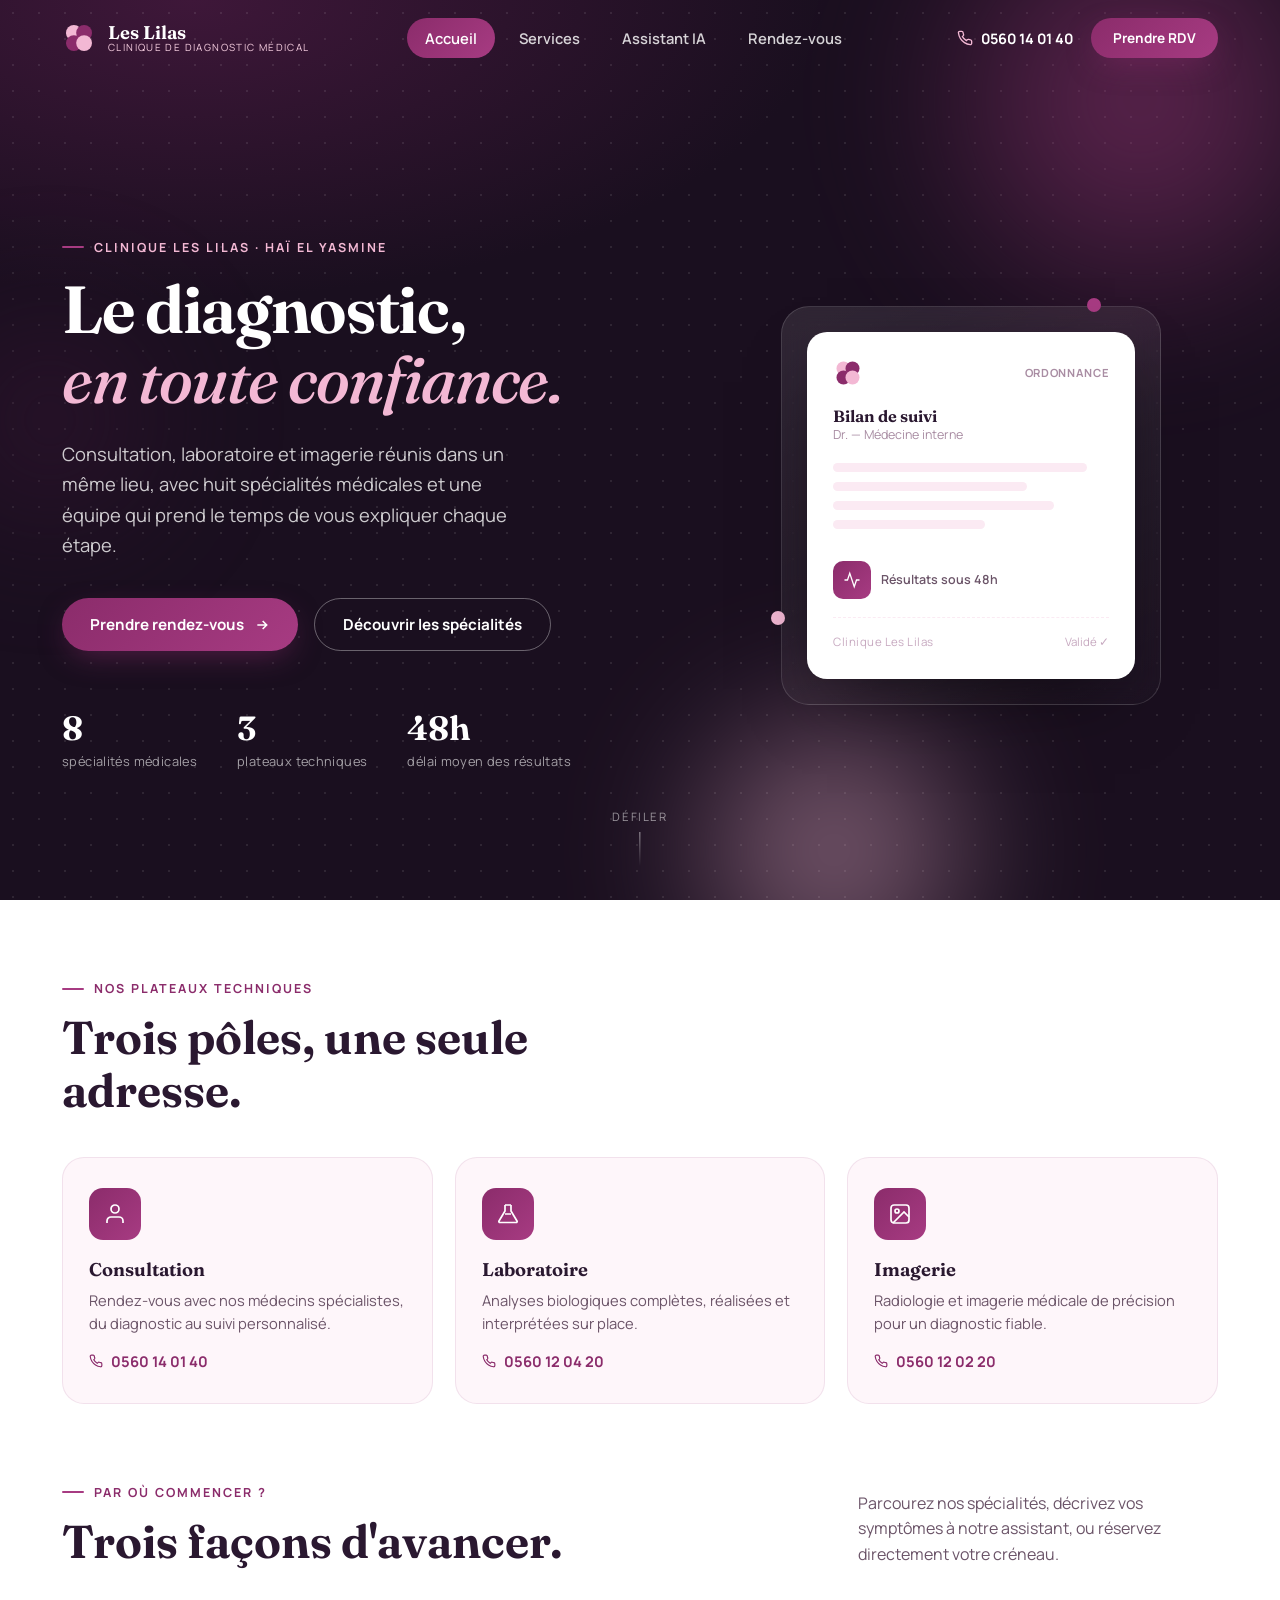
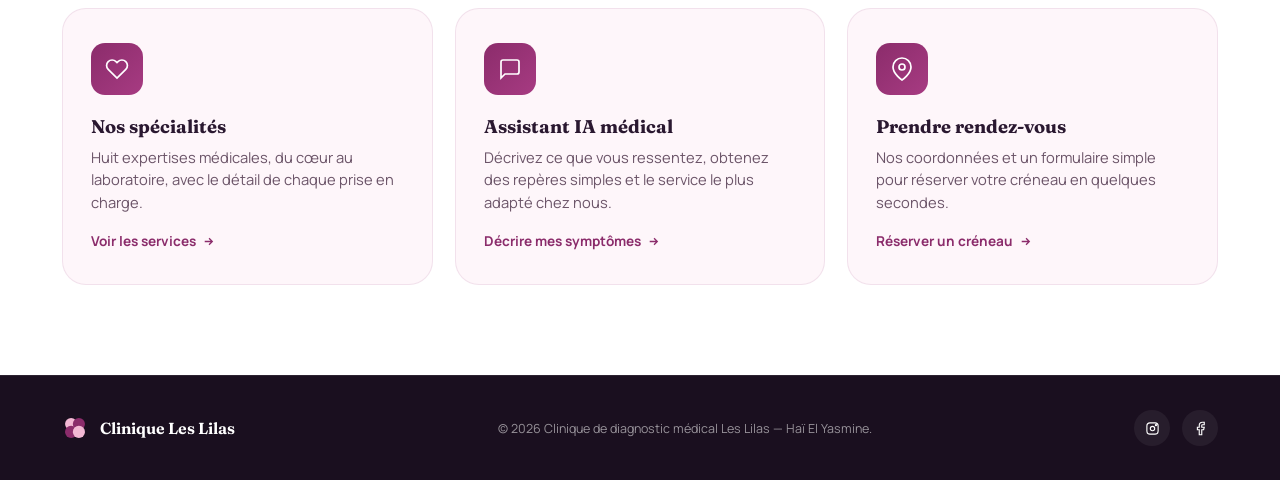
==== commit 0c1cce9a: "Update index.html" ====
--- a/index.html
+++ b/index.html
@@ -188,7 +188,6 @@
       </a>
 
       <a href="assistant.html" class="ql-card reveal">
-        <div class="ql-pill">Gratuit</div>
         <div class="icon-badge">
           <svg viewBox="0 0 24 24" fill="none" stroke="currentColor" stroke-width="1.8"><path d="M21 15a2 2 0 0 1-2 2H7l-4 4V5a2 2 0 0 1 2-2h14a2 2 0 0 1 2 2z"/></svg>
         </div>
--- a/assets/styles.css
+++ b/assets/styles.css
@@ -1,5 +1,4 @@
-
-  :root{
+:root{
     --purple-950:#1A0F1F;
     --purple-900:#241129;
     --purple-800:#3E1739;
@@ -409,6 +408,7 @@
     .burger{display:flex;}
     .hero{padding-top:104px;}
     .card-stack{max-width:250px;aspect-ratio:1/1.3;margin:0 auto;}
+    .rx-card{display:none;}
     .scroll-cue{display:none;}
     .stat-row{margin-top:32px;gap:22px;row-gap:18px;}
     .rx-inner{padding:20px;}
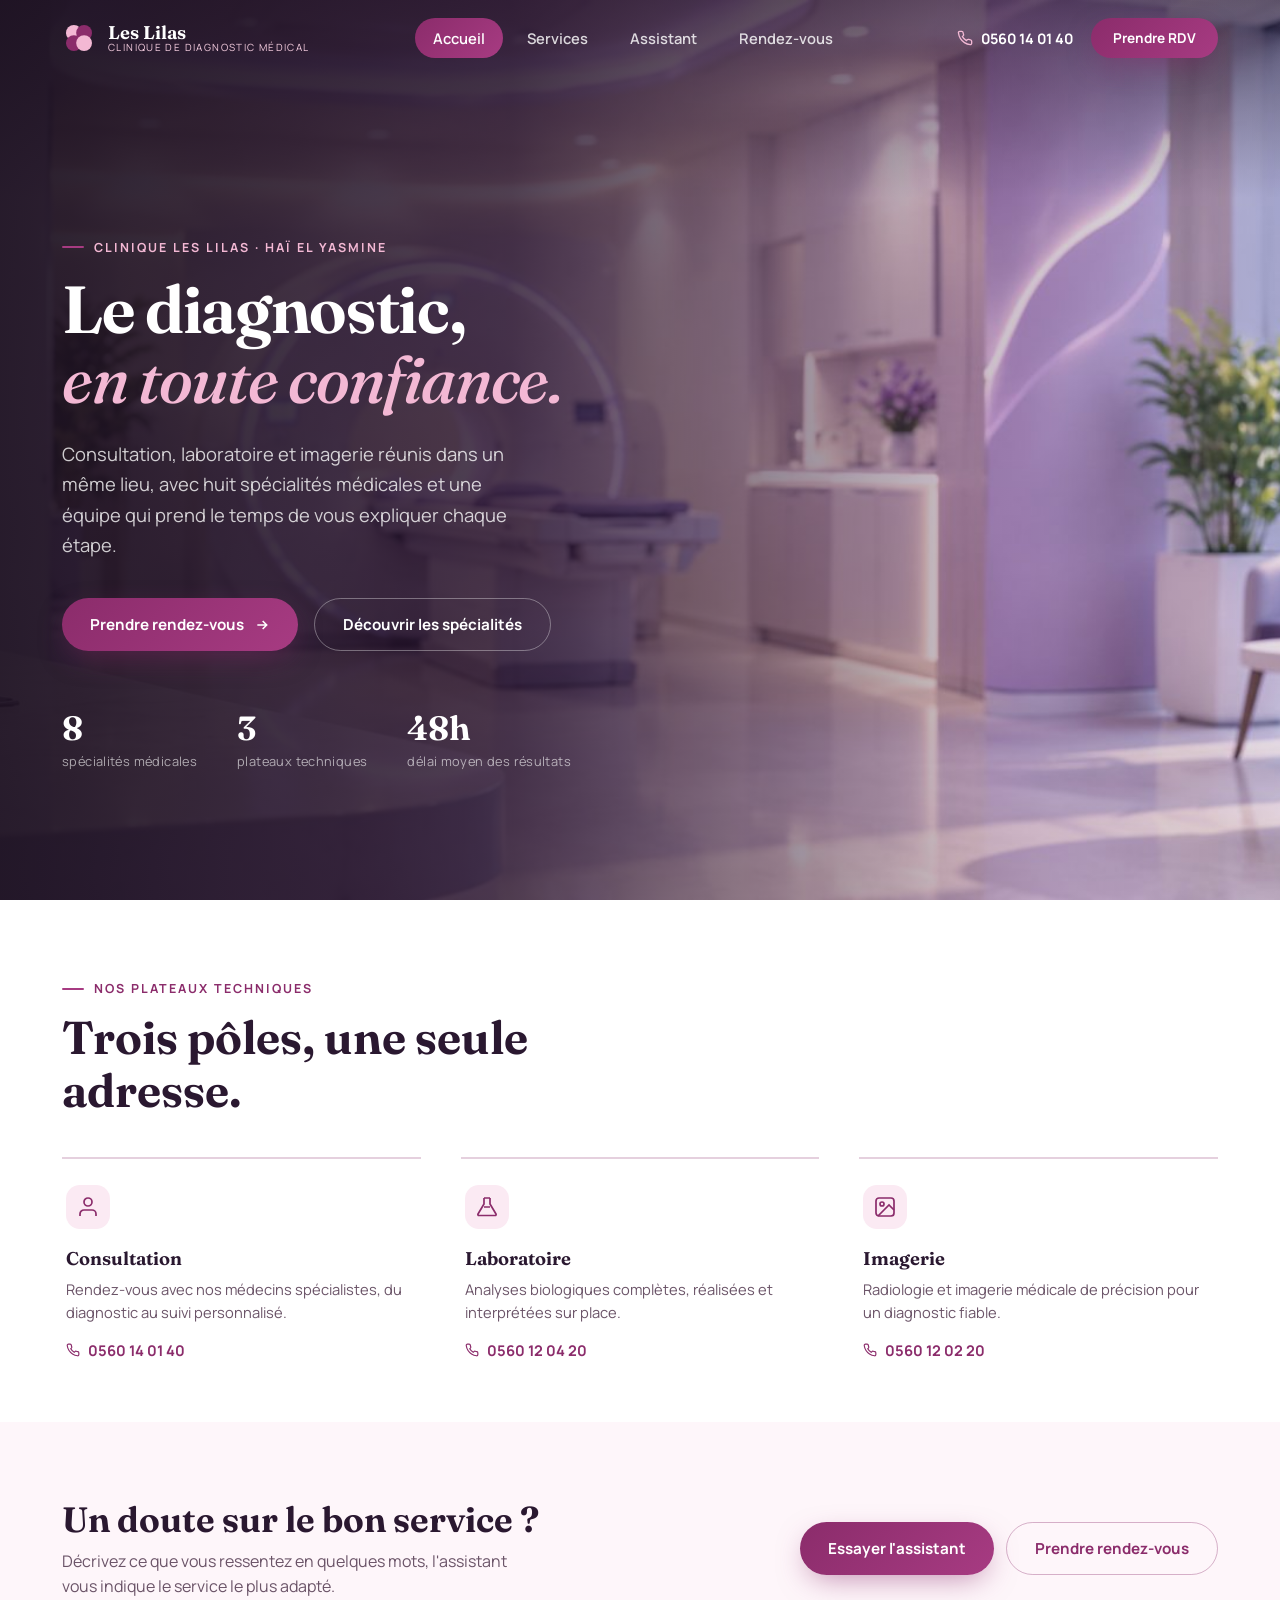
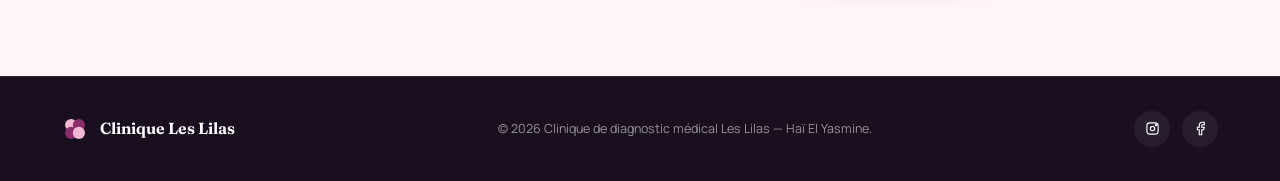
==== commit 1c95f291: "Add files via upload" ====
--- a/index.html
+++ b/index.html
@@ -29,7 +29,7 @@
         <div class="nav-pill" id="navPill"></div>
         <a href="index.html" class="nav-link" data-target="home">Accueil</a>
         <a href="services.html" class="nav-link" data-target="services">Services</a>
-        <a href="assistant.html" class="nav-link" data-target="assistant">Assistant IA</a>
+        <a href="assistant.html" class="nav-link" data-target="assistant">Assistant</a>
         <a href="rendezvous.html" class="nav-link" data-target="rendezvous">Rendez-vous</a>
       </div>
 
@@ -49,7 +49,7 @@
 <div class="mobile-menu" id="mobileMenu">
   <a href="index.html" class="mm-link">Accueil</a>
   <a href="services.html" class="mm-link">Services</a>
-  <a href="assistant.html" class="mm-link">Assistant IA</a>
+  <a href="assistant.html" class="mm-link">Assistant</a>
   <a href="rendezvous.html" class="mm-link">Rendez-vous</a>
   <a href="tel:0560140140" class="btn btn-primary">Appeler la clinique</a>
 </div>
@@ -165,49 +165,16 @@
   </div>
 </section>
 
-<!-- ===== QUICKLINKS ===== -->
-<section class="quicklinks">
+<!-- ===== CTA ===== -->
+<section class="cta-band">
   <div class="wrap">
-    <div class="section-head">
-      <div>
-        <div class="eyebrow reveal">Par où commencer ?</div>
-        <h2 class="reveal">Trois façons d'avancer.</h2>
-      </div>
-      <p class="reveal">Parcourez nos spécialités, décrivez vos symptômes à notre assistant, ou réservez directement votre créneau.</p>
-    </div>
-    <div class="ql-grid stagger">
-      <a href="services.html" class="ql-card reveal">
-        <div class="icon-badge">
-          <svg viewBox="0 0 24 24" fill="none" stroke="currentColor" stroke-width="1.8"><path d="M20.8 4.6a5.5 5.5 0 0 0-7.8 0L12 5.6l-1-1a5.5 5.5 0 0 0-7.8 7.8l1 1L12 21l7.8-7.6 1-1a5.5 5.5 0 0 0 0-7.8z"/></svg>
-        </div>
-        <h3>Nos spécialités</h3>
-        <p>Huit expertises médicales, du cœur au laboratoire, avec le détail de chaque prise en charge.</p>
-        <span class="more">Voir les services
-          <svg viewBox="0 0 24 24" fill="none" stroke="currentColor" stroke-width="2.4"><path d="M5 12h14M13 6l6 6-6 6"/></svg>
-        </span>
-      </a>
-
-      <a href="assistant.html" class="ql-card reveal">
-        <div class="icon-badge">
-          <svg viewBox="0 0 24 24" fill="none" stroke="currentColor" stroke-width="1.8"><path d="M21 15a2 2 0 0 1-2 2H7l-4 4V5a2 2 0 0 1 2-2h14a2 2 0 0 1 2 2z"/></svg>
-        </div>
-        <h3>Assistant IA médical</h3>
-        <p>Décrivez ce que vous ressentez, obtenez des repères simples et le service le plus adapté chez nous.</p>
-        <span class="more">Décrire mes symptômes
-          <svg viewBox="0 0 24 24" fill="none" stroke="currentColor" stroke-width="2.4"><path d="M5 12h14M13 6l6 6-6 6"/></svg>
-        </span>
-      </a>
-
-      <a href="rendezvous.html" class="ql-card reveal">
-        <div class="icon-badge">
-          <svg viewBox="0 0 24 24" fill="none" stroke="currentColor" stroke-width="1.8"><path d="M21 10c0 7-9 13-9 13S3 17 3 10a9 9 0 0 1 18 0Z"/><circle cx="12" cy="10" r="3"/></svg>
-        </div>
-        <h3>Prendre rendez-vous</h3>
-        <p>Nos coordonnées et un formulaire simple pour réserver votre créneau en quelques secondes.</p>
-        <span class="more">Réserver un créneau
-          <svg viewBox="0 0 24 24" fill="none" stroke="currentColor" stroke-width="2.4"><path d="M5 12h14M13 6l6 6-6 6"/></svg>
-        </span>
-      </a>
+    <div>
+      <h2>Un doute sur le bon service ?</h2>
+      <p>Décrivez ce que vous ressentez en quelques mots, l'assistant vous indique le service le plus adapté.</p>
+    </div>
+    <div class="cta-actions">
+      <a href="assistant.html" class="btn btn-primary">Essayer l'assistant</a>
+      <a href="rendezvous.html" class="btn btn-ghost">Prendre rendez-vous</a>
     </div>
   </div>
 </section>
--- a/assets/styles.css
+++ b/assets/styles.css
@@ -406,15 +406,26 @@
     .nav-links{display:none;}
     .nav-book-btn{display:none;}
     .burger{display:flex;}
-    .hero{padding-top:104px;}
-    .card-stack{max-width:250px;aspect-ratio:1/1.3;margin:0 auto;}
-    .rx-card{display:none;}
+    .hero{padding-top:104px;min-height:auto;padding-bottom:56px;}
+    .hero-grid{text-align:center;}
+    .hero p.lede{margin-left:auto;margin-right:auto;}
+    .hero-visual{display:none;}
     .scroll-cue{display:none;}
-    .stat-row{margin-top:32px;gap:22px;row-gap:18px;}
-    .rx-inner{padding:20px;}
-    .rx-inner h4{font-size:.92rem;}
-    .rx-line{height:7px;margin-bottom:8px;}
-    .pulse-dot{display:none;}
+    .hero-actions{justify-content:center;margin-top:32px;}
+    .stat-row{
+      display:flex;flex-wrap:nowrap;justify-content:space-between;
+      margin-top:36px;gap:0;
+      background:rgba(255,255,255,.06);
+      border:1px solid rgba(255,255,255,.14);
+      border-radius:18px;padding:18px 8px;
+    }
+    .stat{flex:1;position:relative;padding:0 6px;}
+    .stat:not(:last-child)::after{
+      content:"";position:absolute;top:50%;right:0;transform:translateY(-50%);
+      width:1px;height:30px;background:rgba(255,255,255,.16);
+    }
+    .stat b{font-size:1.5rem;}
+    .stat span{font-size:.66rem;line-height:1.3;display:block;}
     .platforms{padding:56px 0 40px;}
     .services{padding:64px 0 96px;}
     .section-head{margin-bottom:36px;}
@@ -521,3 +532,77 @@
 }
 .contact.light-theme .field select option{color:var(--ink);}
 .contact.light-theme .form-note{color:var(--ink-soft);}
+
+
+/* ================= v2 refinements ================= */
+/* hero: clinic photo background */
+.hero{background:linear-gradient(90deg,rgba(26,15,31,.93) 0%,rgba(36,17,41,.8) 40%,rgba(62,23,57,.28) 75%,rgba(26,15,31,.12) 100%),linear-gradient(180deg,rgba(26,15,31,.55) 0%,transparent 22%),url(hero-clinic.jpg) 62% center/cover no-repeat;}
+.hero .blob,.page-hero .blob,.hero-visual,.scroll-cue{display:none;}
+.hero-grid{grid-template-columns:minmax(0,640px);}
+.clover .petal{animation:none;}
+.page-hero{background:radial-gradient(ellipse 90% 60% at 15% 0%,#3E1739 0%,var(--purple-950) 60%);}
+@media(max-width:760px){.hero{background-position:70% center;}}
+/* home: calmer pôles + single CTA band */
+.platform-grid{gap:40px;}
+.platform-card{background:transparent;border:0;border-top:2px solid rgba(139,44,107,.22);border-radius:0;padding:26px 4px 0;}
+.platform-card:hover{transform:none;box-shadow:none;background:transparent;}
+.platform-card .icon-badge{width:44px;height:44px;background:var(--pink-100);color:var(--purple-600);}
+.cta-band{background:var(--pink-50);padding:76px 0;}
+.cta-band .wrap{display:flex;justify-content:space-between;align-items:center;gap:30px;flex-wrap:wrap;}
+.cta-band h2{font-size:clamp(1.6rem,3vw,2.2rem);font-weight:650;}
+.cta-band p{color:var(--ink-soft);margin-top:8px;max-width:460px;line-height:1.6;}
+.cta-actions{display:flex;gap:12px;flex-wrap:wrap;}
+/* services: grouped by pôle, list rows */
+.svc-groups{display:grid;}
+.svc-group{display:grid;grid-template-columns:280px 1fr;gap:48px;padding:44px 0;border-top:1px solid rgba(139,44,107,.14);}
+.svc-group:first-child{border-top:0;padding-top:0;}
+.svc-group-head h2{font-size:1.6rem;font-weight:650;}
+.svc-group-head p{color:var(--ink-soft);margin:8px 0 14px;font-size:.92rem;line-height:1.55;}
+.svc-group-head a{font-weight:700;color:var(--purple-600);font-size:.9rem;}
+.svc-item{display:grid;grid-template-columns:40px 1fr auto 18px;align-items:center;gap:16px;width:100%;padding:16px 4px;border-bottom:1px solid rgba(139,44,107,.1);text-align:left;transition:background .25s,padding .25s;}
+.svc-item:hover{background:#fff;padding-left:14px;}
+.svc-ico{width:40px;height:40px;border-radius:12px;background:var(--pink-100);color:var(--purple-600);display:flex;align-items:center;justify-content:center;}
+.svc-ico svg{width:20px;height:20px;}
+.svc-name{font-weight:700;font-size:.98rem;}
+.svc-tag{color:var(--ink-soft);font-size:.84rem;}
+.svc-chev{width:16px;height:16px;color:var(--purple-500);}
+@media(max-width:860px){.svc-group{grid-template-columns:1fr;gap:18px;}.svc-item{grid-template-columns:40px 1fr 18px;}.svc-tag{display:none;}}
+/* assistant chat */
+.chat-sec{background:var(--pink-50);padding:56px 0 100px;}
+.chat{max-width:720px;margin:0 auto;background:#fff;border:1px solid rgba(139,44,107,.12);border-radius:24px;box-shadow:0 30px 60px -40px rgba(62,23,57,.35);overflow:hidden;}
+.chat-head{display:flex;align-items:center;gap:12px;padding:18px 22px;border-bottom:1px solid rgba(139,44,107,.1);}
+.chat-head .clover{width:28px;height:28px;}
+.chat-head h2{font-size:1.05rem;font-weight:650;}
+.chat-head p{font-size:.78rem;color:var(--ink-soft);}
+.chat-log{display:flex;flex-direction:column;gap:12px;padding:22px;height:min(440px,58dvh);overflow-y:auto;scroll-behavior:smooth;}
+.msg{max-width:84%;padding:12px 15px;border-radius:16px;font-size:.93rem;line-height:1.55;overflow-wrap:anywhere;}
+.msg.bot{background:var(--pink-50);align-self:flex-start;border-bottom-left-radius:4px;}
+.msg.user{background:var(--purple-600);color:#fff;align-self:flex-end;border-bottom-right-radius:4px;white-space:pre-wrap;}
+.msg.typing{display:flex;gap:4px;padding:15px;}
+.msg.typing i{width:6px;height:6px;border-radius:50%;background:var(--purple-500);opacity:.4;animation:blink 1s infinite;}
+.msg.typing i:nth-child(2){animation-delay:.15s;}.msg.typing i:nth-child(3){animation-delay:.3s;}
+@keyframes blink{50%{opacity:1;}}
+.msg.urgent{background:#FCE4EA;color:#7d2238;}
+.msg p{margin:0;}
+.reco{margin-top:12px;background:#fff;border:1px solid rgba(139,44,107,.14);border-radius:14px;padding:14px;}
+.reco small{display:block;color:var(--ink-soft);font-size:.76rem;margin-bottom:4px;}
+.reco h3{font-family:'Manrope',sans-serif;font-size:.98rem;font-weight:700;}
+.reco-tag{color:var(--ink-soft);font-size:.82rem;}
+.reco-actions{display:flex;flex-wrap:wrap;gap:8px;margin-top:12px;}
+.reco-btn{padding:9px 15px;border-radius:999px;font-size:.82rem;font-weight:700;background:var(--pink-100);color:var(--purple-600);display:inline-block;}
+.reco-btn.primary{background:var(--purple-600);color:#fff;}
+.reco-btn:disabled{opacity:.5;cursor:default;}
+.reco-alt{margin-top:10px;font-size:.8rem;color:var(--ink-soft);}
+.cb-form{display:grid;gap:8px;margin-top:12px;}
+.cb-form input{padding:10px 12px;border-radius:10px;border:1px solid rgba(139,44,107,.2);font:inherit;font-size:.88rem;}
+.cb-form small{font-size:.72rem;color:var(--ink-soft);line-height:1.4;}
+.cb-err{color:#B23A5A;font-size:.78rem;}
+.chat-chips{display:flex;flex-wrap:wrap;gap:8px;padding:0 22px 14px;}
+.chat-chips[hidden]{display:none;}
+.chat-chips button{padding:8px 14px;border-radius:999px;border:1px solid rgba(139,44,107,.25);color:var(--purple-600);font-size:.8rem;font-weight:600;}
+.chat-form{display:flex;align-items:flex-end;gap:10px;padding:12px 16px;border-top:1px solid rgba(139,44,107,.1);}
+.chat-form textarea{flex:1;resize:none;border:0;background:var(--pink-50);border-radius:14px;padding:12px 14px;font:inherit;font-size:.93rem;color:var(--ink);max-height:120px;}
+.chat-form textarea:focus{outline:2px solid var(--purple-500);}
+.chat-send{width:42px;height:42px;border-radius:50%;background:var(--purple-600);color:#fff;display:flex;align-items:center;justify-content:center;flex-shrink:0;}
+.chat-send svg{width:18px;height:18px;}
+.chat-note{padding:0 22px 16px;font-size:.74rem;color:var(--ink-soft);text-align:center;}
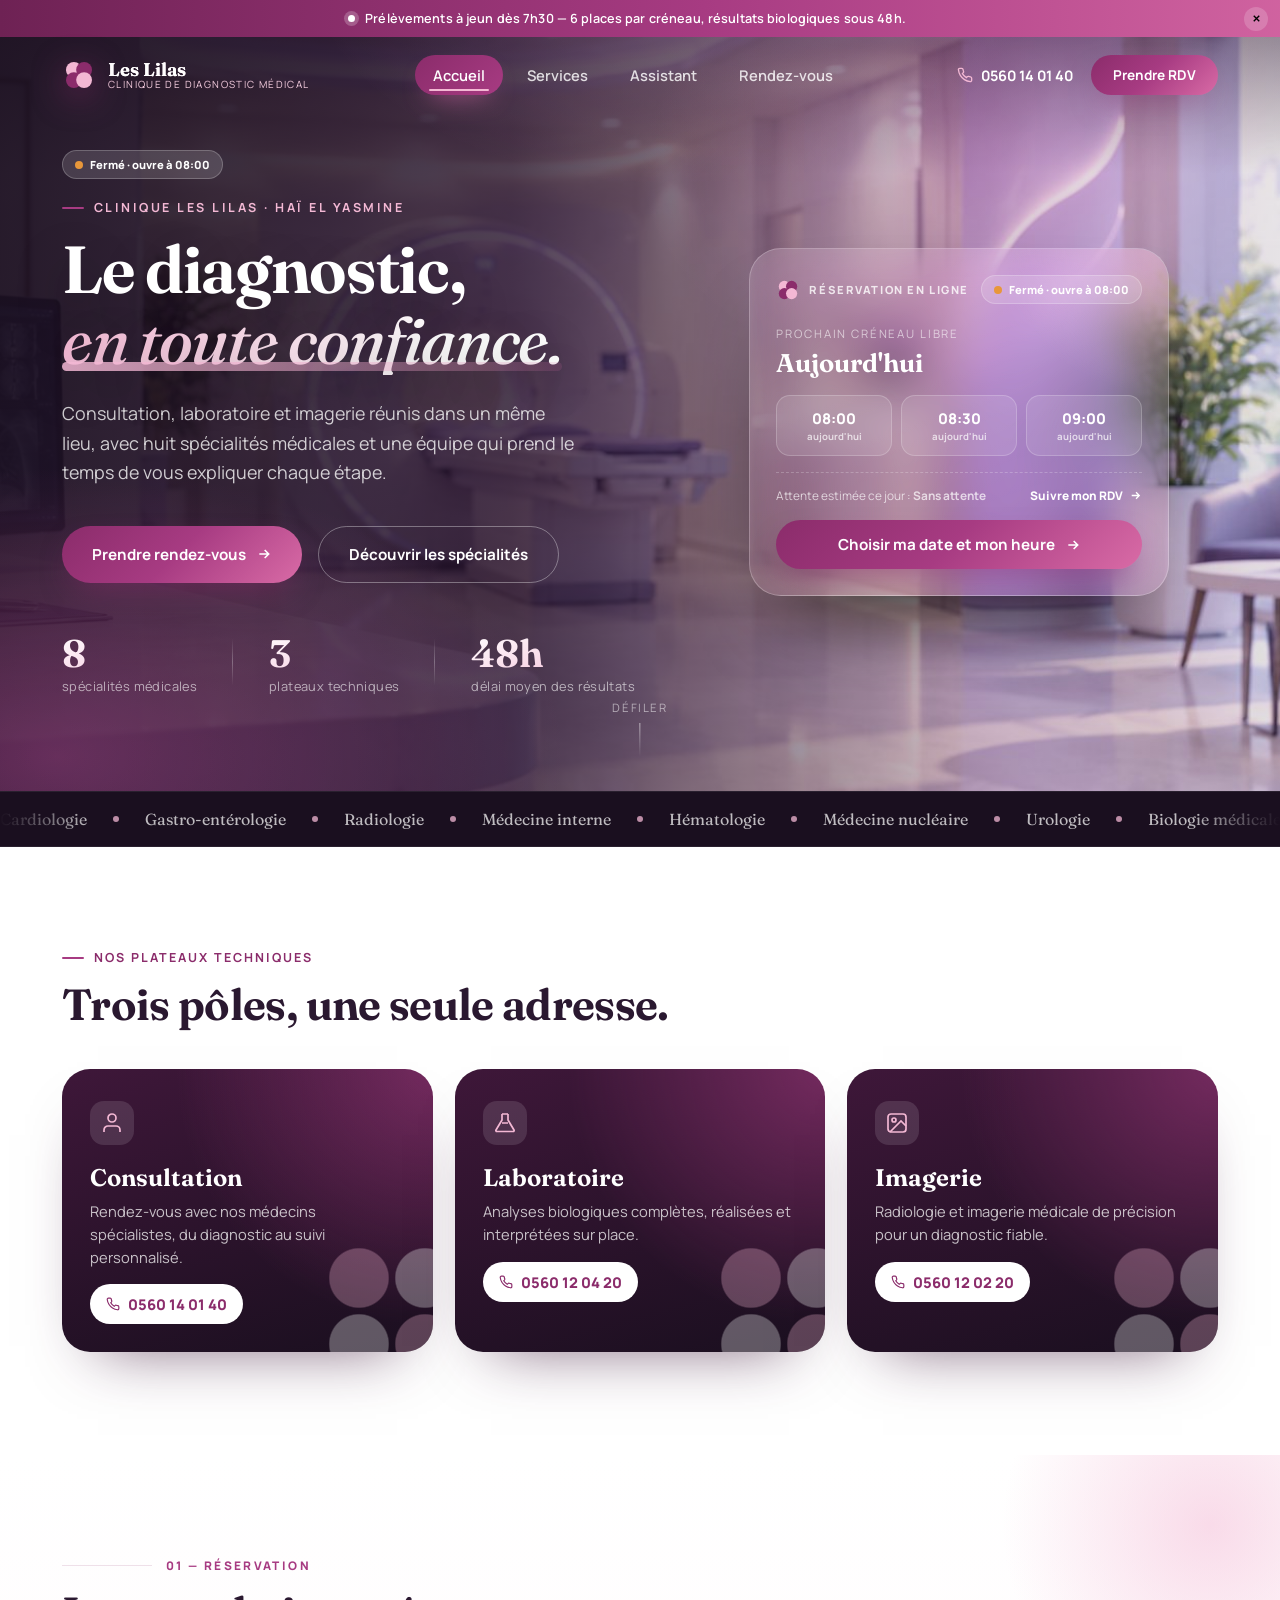
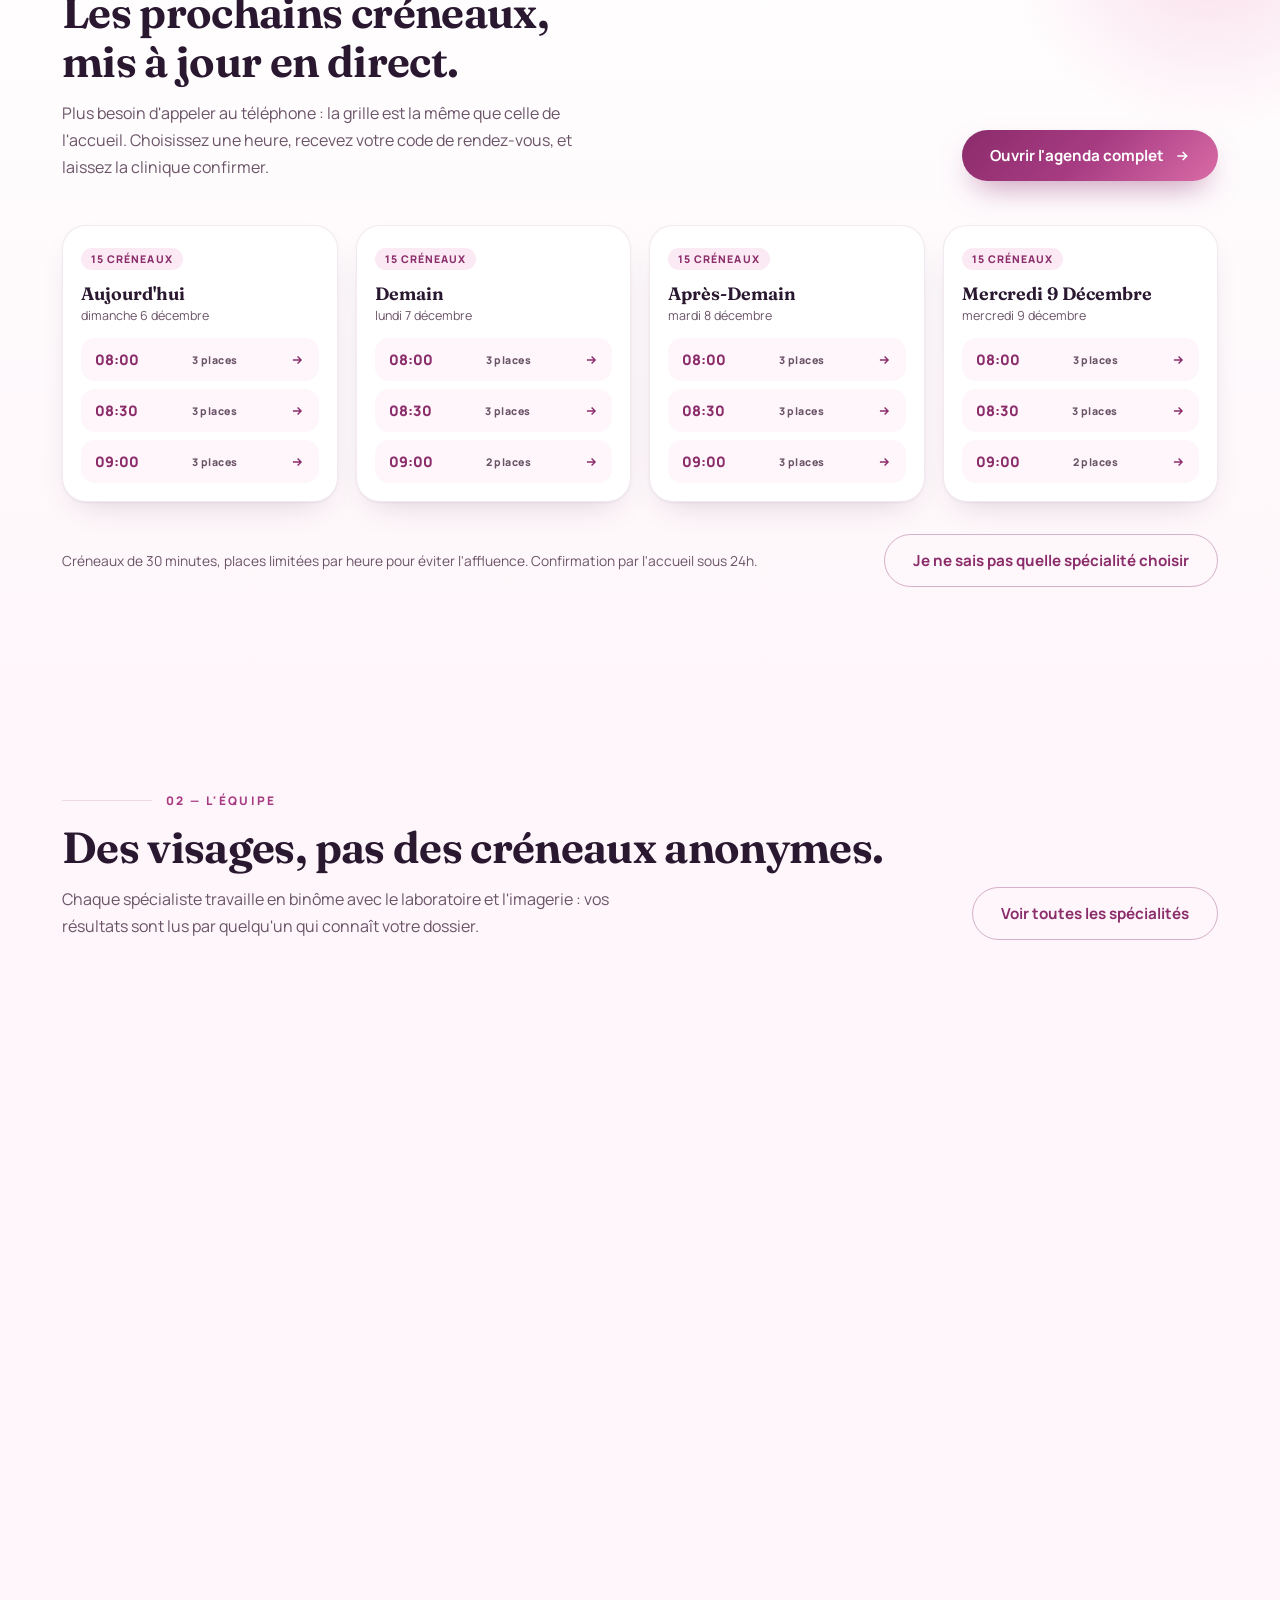
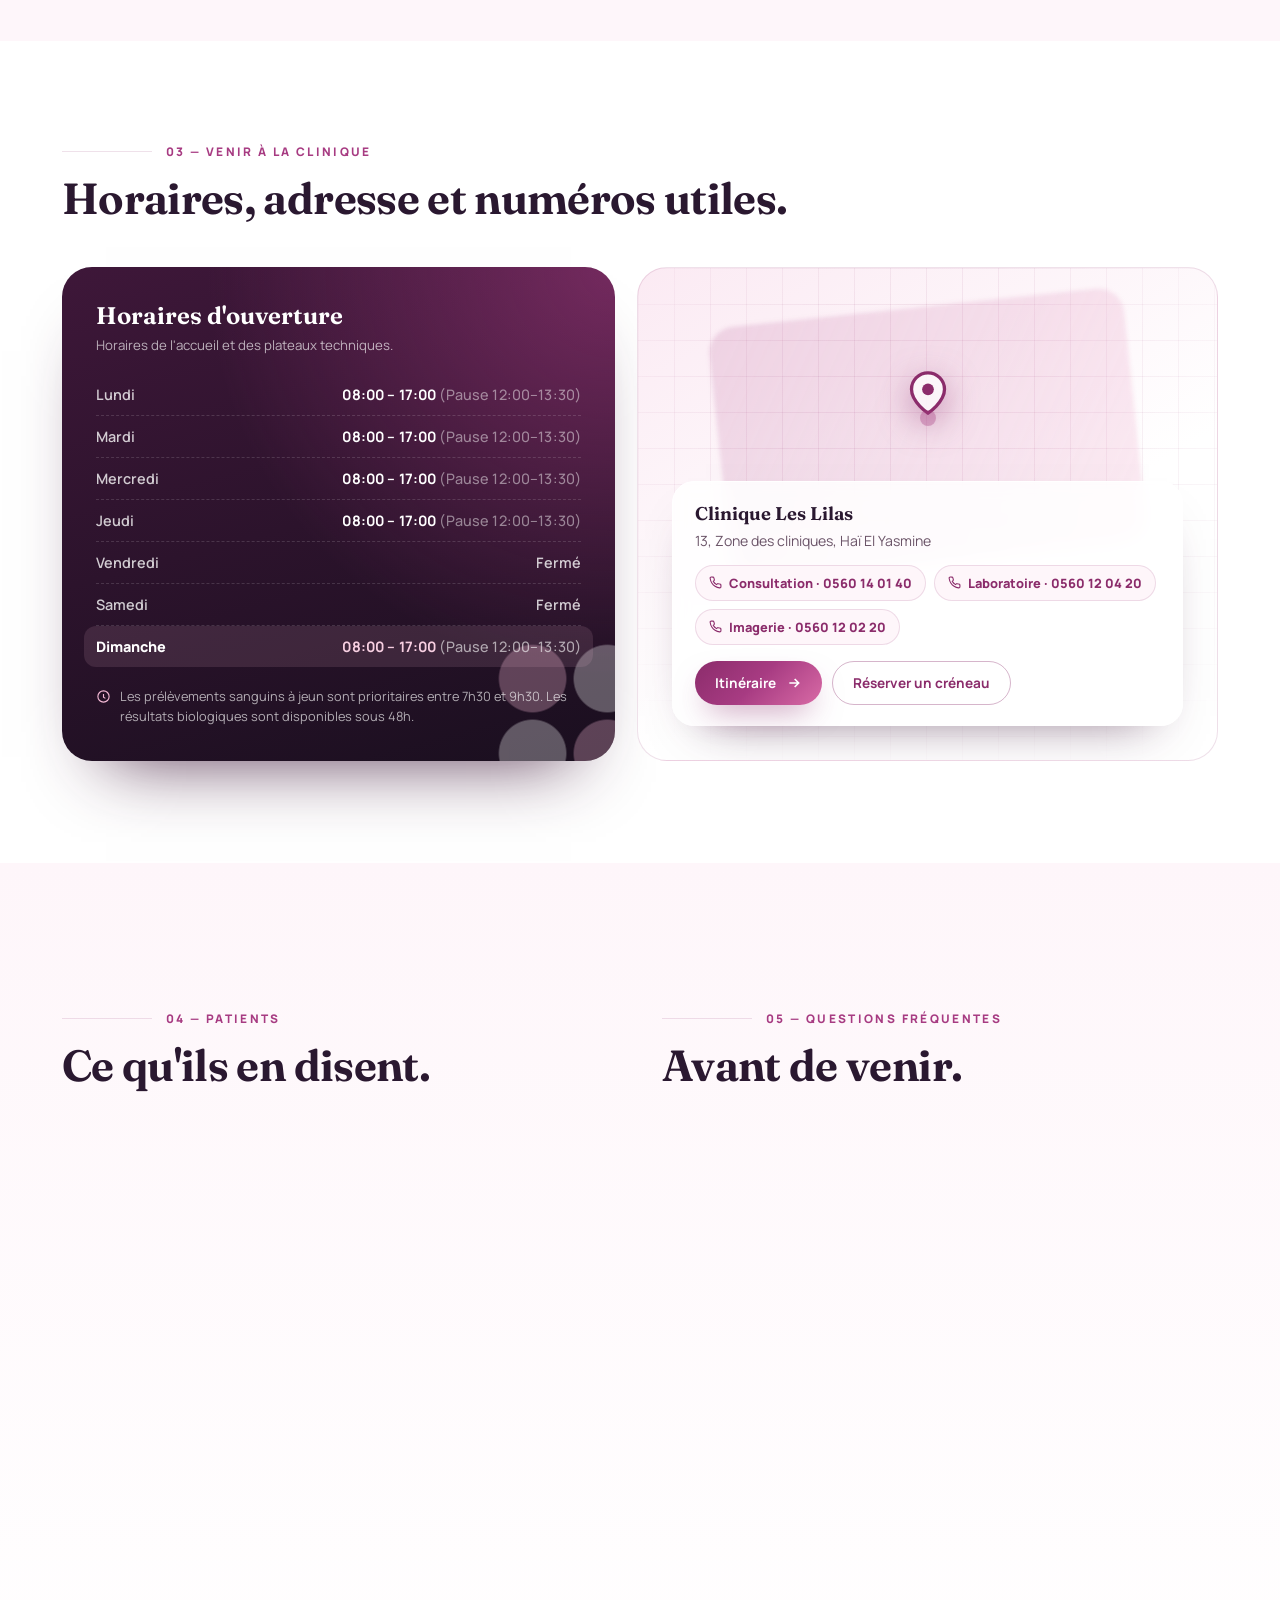
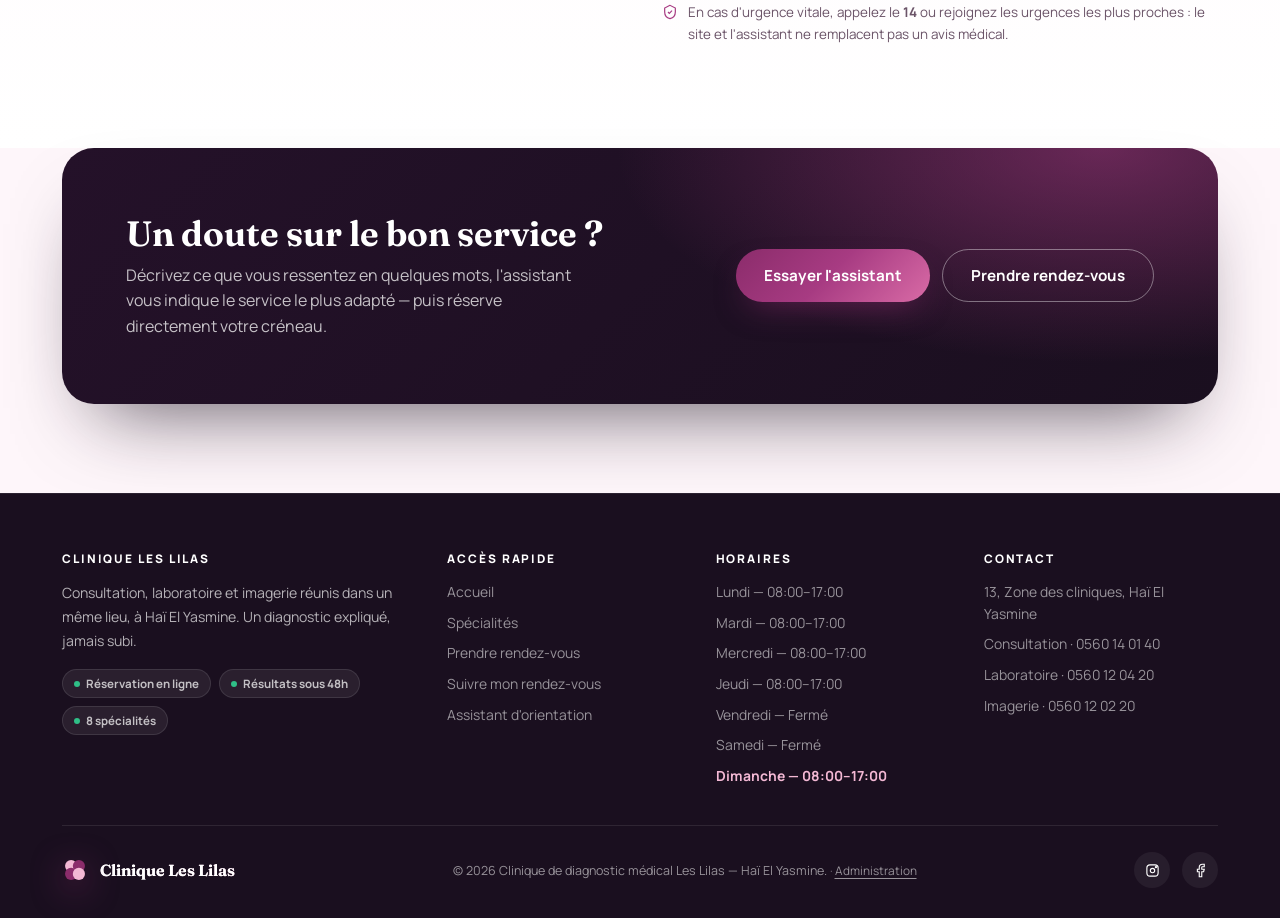
==== commit b9664938: "Add files via upload" ====
--- a/index.html
+++ b/index.html
@@ -4,6 +4,7 @@
 <meta charset="UTF-8">
 <meta name="viewport" content="width=device-width, initial-scale=1.0">
 <title>Clinique Les Lilas — Diagnostic médical</title>
+<meta name="description" content="Clinique Les Lilas, Haï El Yasmine : consultation, laboratoire et imagerie. 8 spécialités, réservation de rendez-vous en ligne et résultats sous 48h.">
 <link rel="preconnect" href="https://fonts.googleapis.com">
 <link rel="preconnect" href="https://fonts.gstatic.com" crossorigin>
 <link href="https://fonts.googleapis.com/css2?family=Fraunces:ital,opsz,wght@0,9..144,400;0,9..144,560;0,9..144,650;1,9..144,500&family=Manrope:wght@400;500;600;700;800&display=swap" rel="stylesheet">
@@ -56,14 +57,14 @@
 
 <!-- ===== HERO ===== -->
 <section class="hero">
-  <span class="blob blob1"></span>
-  <span class="blob blob2"></span>
-  <span class="blob blob3"></span>
   <div class="wrap hero-grid">
     <div>
-      <div class="eyebrow" style="color:var(--pink-300)">Clinique Les Lilas · Haï El Yasmine</div>
-      <h1 style="margin-top:18px;">Le diagnostic,<br><em>en toute confiance.</em></h1>
-      <p class="lede">Consultation, laboratoire et imagerie réunis dans un même lieu, avec huit spécialités médicales et une équipe qui prend le temps de vous expliquer chaque étape.</p>
+      <div class="live-pill" data-live-dot style="margin-bottom:20px;">
+        <i></i><span class="live-label">Horaires…</span>
+      </div>
+      <div class="eyebrow" style="color:var(--pink-300)" data-hero-eyebrow>Clinique Les Lilas · Haï El Yasmine</div>
+      <h1 style="margin-top:18px;" data-hero-title>Le diagnostic,<br><em>en toute confiance.</em></h1>
+      <p class="lede" data-hero-lede>Consultation, laboratoire et imagerie réunis dans un même lieu, avec huit spécialités médicales et une équipe qui prend le temps de vous expliquer chaque étape.</p>
       <div class="hero-actions">
         <a href="rendezvous.html" class="btn btn-primary">
           Prendre rendez-vous
@@ -71,51 +72,48 @@
         </a>
         <a href="services.html" class="btn btn-ghost">Découvrir les spécialités</a>
       </div>
-      <div class="stat-row">
-        <div class="stat"><b>8</b><span>spécialités médicales</span></div>
-        <div class="stat"><b>3</b><span>plateaux techniques</span></div>
-        <div class="stat"><b>48h</b><span>délai moyen des résultats</span></div>
-      </div>
+      <div class="stat-row" data-stats></div>
     </div>
 
     <div class="hero-visual">
-      <div class="card-stack">
-        <div class="rx-card"></div>
-        <div class="pulse-dot p1"></div>
-        <div class="pulse-dot p2"></div>
-        <div class="rx-inner">
-          <div class="rx-head">
+      <div class="book-card">
+        <div class="bc-top">
+          <div class="bc-brand">
             <svg class="clover" viewBox="0 0 60 60" fill="none">
               <circle cx="21" cy="21" r="14" fill="#F3B8D4"/>
               <circle cx="39" cy="21" r="14" fill="#8B2C6B"/>
               <circle cx="21" cy="39" r="14" fill="#8B2C6B"/>
               <circle cx="39" cy="39" r="14" fill="#F3B8D4"/>
             </svg>
-            <span style="font-size:.7rem;color:#a98da3;font-weight:700;letter-spacing:.06em;">ORDONNANCE</span>
+            Réservation en ligne
           </div>
-          <h4>Bilan de suivi</h4>
-          <p style="font-size:.78rem;color:#a98da3;margin-bottom:20px;">Dr. — Médecine interne</p>
-          <div class="rx-line" style="width:92%"></div>
-          <div class="rx-line" style="width:70%"></div>
-          <div class="rx-line" style="width:80%"></div>
-          <div class="rx-line" style="width:55%"></div>
-          <div style="margin-top:22px;display:flex;align-items:center;gap:10px;">
-            <div class="icon-badge" style="width:38px;height:38px;border-radius:10px;">
-              <svg viewBox="0 0 24 24" fill="none" stroke="currentColor" stroke-width="2" style="width:18px;height:18px;"><path d="M22 12h-4l-3 9L9 3l-3 9H2"/></svg>
-            </div>
-            <span style="font-size:.78rem;color:var(--ink-soft);font-weight:600;">Résultats sous 48h</span>
-          </div>
-          <div style="margin-top:18px;padding-top:16px;border-top:1px dashed var(--pink-100);display:flex;align-items:center;justify-content:space-between;">
-            <span style="font-size:.72rem;color:#c7a9c0;letter-spacing:.04em;">Clinique Les Lilas</span>
-            <span style="font-size:.72rem;color:#c7a9c0;">Validé ✓</span>
-          </div>
-        </div>
+          <div class="live-pill" data-live-dot><i></i><span class="live-label">Horaires…</span></div>
+        </div>
+
+        <div class="bc-label">Prochain créneau libre</div>
+        <div class="bc-date" data-hero-date>—</div>
+        <div class="bc-slots" data-hero-slots></div>
+
+        <div class="bc-more">
+          <span>Attente estimée ce jour&nbsp;: <b data-wait>—</b></span>
+          <a href="rendezvous.html#suivi">Suivre mon RDV
+            <svg viewBox="0 0 24 24" fill="none" stroke="currentColor" stroke-width="2.4" style="width:13px;height:13px;"><path d="M5 12h14M13 6l6 6-6 6"/></svg>
+          </a>
+        </div>
+
+        <a href="rendezvous.html" class="btn btn-primary bc-cta">
+          Choisir ma date et mon heure
+          <svg viewBox="0 0 24 24" fill="none" stroke="currentColor" stroke-width="2.4"><path d="M5 12h14M13 6l6 6-6 6"/></svg>
+        </a>
       </div>
     </div>
   </div>
 
   <div class="scroll-cue"><span>Défiler</span><span class="line"></span></div>
 </section>
+
+<!-- ===== SPECIALTIES TICKER ===== -->
+<div class="ticker" data-ticker aria-hidden="true"></div>
 
 <!-- ===== PLATFORMS ===== -->
 <section class="platforms">
@@ -165,12 +163,114 @@
   </div>
 </section>
 
+<!-- ===== NEXT AVAILABLE SLOTS ===== -->
+<section class="slots-sec" id="creneaux">
+  <div class="wrap">
+    <div class="sec-head-end">
+      <div>
+        <div class="sec-top reveal"><i></i>01 — Réservation</div>
+        <h2 class="sec-title reveal">Les prochains créneaux,<br>mis à jour en direct.</h2>
+        <p class="sec-lede reveal">Plus besoin d'appeler au téléphone : la grille est la même que celle de l'accueil. Choisissez une heure, recevez votre code de rendez-vous, et laissez la clinique confirmer.</p>
+      </div>
+      <a href="rendezvous.html" class="btn btn-primary reveal">
+        Ouvrir l'agenda complet
+        <svg viewBox="0 0 24 24" fill="none" stroke="currentColor" stroke-width="2.4"><path d="M5 12h14M13 6l6 6-6 6"/></svg>
+      </a>
+    </div>
+
+    <div class="slot-days stagger" data-next-slots="4"></div>
+
+    <div class="slot-foot reveal">
+      <p>Créneaux de 30 minutes, places limitées par heure pour éviter l'affluence. Confirmation par l'accueil sous 24h.</p>
+      <a href="assistant.html" class="btn btn-ghost">Je ne sais pas quelle spécialité choisir</a>
+    </div>
+  </div>
+</section>
+
+<!-- ===== TEAM ===== -->
+<section class="team-sec" id="equipe">
+  <div class="wrap">
+    <div class="sec-head-end">
+      <div>
+        <div class="sec-top reveal"><i></i>02 — L'équipe</div>
+        <h2 class="sec-title reveal">Des visages, pas des créneaux anonymes.</h2>
+        <p class="sec-lede reveal">Chaque spécialiste travaille en binôme avec le laboratoire et l'imagerie : vos résultats sont lus par quelqu'un qui connaît votre dossier.</p>
+      </div>
+      <a href="services.html" class="btn btn-ghost reveal">Voir toutes les spécialités</a>
+    </div>
+
+    <div class="team-grid stagger" data-team></div>
+  </div>
+</section>
+
+<!-- ===== VISIT: HOURS + MAP ===== -->
+<section class="visit-sec" id="infos">
+  <div class="wrap">
+    <div class="sec-top reveal"><i></i>03 — Venir à la clinique</div>
+    <h2 class="sec-title reveal">Horaires, adresse et numéros utiles.</h2>
+
+    <div class="visit-grid">
+      <div class="hours-card reveal">
+        <h3>Horaires d'ouverture</h3>
+        <p class="hc-sub">Horaires de l'accueil et des plateaux techniques.</p>
+        <div class="hours-list" data-hours></div>
+        <div class="hc-note">
+          <svg viewBox="0 0 24 24" fill="none" stroke="currentColor" stroke-width="1.8"><circle cx="12" cy="12" r="9"/><path d="M12 8v5l3 2"/></svg>
+          <span>Les prélèvements sanguins à jeun sont prioritaires entre 7h30 et 9h30. Les résultats biologiques sont disponibles sous 48h.</span>
+        </div>
+      </div>
+
+      <div class="map-card reveal">
+        <div class="map-pin">
+          <svg viewBox="0 0 24 24" fill="none" stroke="currentColor" stroke-width="1.8"><path d="M21 10c0 7-9 13-9 13S3 17 3 10a9 9 0 0 1 18 0Z" fill="rgba(255,255,255,.85)"/><circle cx="12" cy="10" r="3.2" fill="#8B2C6B" stroke="none"/></svg>
+          <i></i>
+        </div>
+        <div class="map-body">
+          <h4>Clinique Les Lilas</h4>
+          <p data-address>13, Zone des cliniques, Haï El Yasmine</p>
+          <div class="map-phones" data-phones></div>
+          <div class="map-actions">
+            <a href="#" data-map-link target="_blank" rel="noopener" class="btn btn-primary" style="padding:12px 20px;font-size:.85rem;">
+              Itinéraire
+              <svg viewBox="0 0 24 24" fill="none" stroke="currentColor" stroke-width="2.4"><path d="M5 12h14M13 6l6 6-6 6"/></svg>
+            </a>
+            <a href="rendezvous.html" class="btn btn-ghost" style="padding:12px 20px;font-size:.85rem;">Réserver un créneau</a>
+          </div>
+        </div>
+      </div>
+    </div>
+  </div>
+</section>
+
+<!-- ===== REVIEWS + FAQ ===== -->
+<section class="proof-sec">
+  <div class="wrap">
+    <div class="proof-grid">
+      <div>
+        <div class="sec-top reveal"><i></i>04 — Patients</div>
+        <h2 class="sec-title reveal">Ce qu'ils en disent.</h2>
+        <div class="tst-grid stagger" data-testimonials style="margin-top:30px;"></div>
+      </div>
+
+      <div>
+        <div class="sec-top reveal"><i></i>05 — Questions fréquentes</div>
+        <h2 class="sec-title reveal">Avant de venir.</h2>
+        <div class="faq-list stagger" data-faq style="margin-top:26px;"></div>
+        <div class="faq-note reveal">
+          <svg viewBox="0 0 24 24" fill="none" stroke="currentColor" stroke-width="1.8"><path d="M12 2 4 6v6c0 5 3.4 8.9 8 10 4.6-1.1 8-5 8-10V6l-8-4Z"/><path d="M9 12l2 2 4-4"/></svg>
+          <span>En cas d'urgence vitale, appelez le <b>14</b> ou rejoignez les urgences les plus proches : le site et l'assistant ne remplacent pas un avis médical.</span>
+        </div>
+      </div>
+    </div>
+  </div>
+</section>
+
 <!-- ===== CTA ===== -->
 <section class="cta-band">
   <div class="wrap">
     <div>
       <h2>Un doute sur le bon service ?</h2>
-      <p>Décrivez ce que vous ressentez en quelques mots, l'assistant vous indique le service le plus adapté.</p>
+      <p>Décrivez ce que vous ressentez en quelques mots, l'assistant vous indique le service le plus adapté — puis réserve directement votre créneau.</p>
     </div>
     <div class="cta-actions">
       <a href="assistant.html" class="btn btn-primary">Essayer l'assistant</a>
@@ -200,5 +300,9 @@
 
 <script src="assets/lilas-data.js"></script>
 <script src="assets/site.js"></script>
+<script>
+  /* seed demo data on the very first visit so the widgets are never empty */
+  lilasSeedDemo();
+</script>
 </body>
 </html>
--- a/assets/styles.css
+++ b/assets/styles.css
@@ -552,21 +552,57 @@
 .cta-band h2{font-size:clamp(1.6rem,3vw,2.2rem);font-weight:650;}
 .cta-band p{color:var(--ink-soft);margin-top:8px;max-width:460px;line-height:1.6;}
 .cta-actions{display:flex;gap:12px;flex-wrap:wrap;}
-/* services: grouped by pôle, list rows */
-.svc-groups{display:grid;}
-.svc-group{display:grid;grid-template-columns:280px 1fr;gap:48px;padding:44px 0;border-top:1px solid rgba(139,44,107,.14);}
-.svc-group:first-child{border-top:0;padding-top:0;}
-.svc-group-head h2{font-size:1.6rem;font-weight:650;}
-.svc-group-head p{color:var(--ink-soft);margin:8px 0 14px;font-size:.92rem;line-height:1.55;}
-.svc-group-head a{font-weight:700;color:var(--purple-600);font-size:.9rem;}
-.svc-item{display:grid;grid-template-columns:40px 1fr auto 18px;align-items:center;gap:16px;width:100%;padding:16px 4px;border-bottom:1px solid rgba(139,44,107,.1);text-align:left;transition:background .25s,padding .25s;}
-.svc-item:hover{background:#fff;padding-left:14px;}
-.svc-ico{width:40px;height:40px;border-radius:12px;background:var(--pink-100);color:var(--purple-600);display:flex;align-items:center;justify-content:center;}
-.svc-ico svg{width:20px;height:20px;}
-.svc-name{font-weight:700;font-size:.98rem;}
-.svc-tag{color:var(--ink-soft);font-size:.84rem;}
-.svc-chev{width:16px;height:16px;color:var(--purple-500);}
-@media(max-width:860px){.svc-group{grid-template-columns:1fr;gap:18px;}.svc-item{grid-template-columns:40px 1fr 18px;}.svc-tag{display:none;}}
+/* services: one plum panel per pôle + service cards */
+.svc-groups{display:grid;gap:56px;}
+.svc-group{display:grid;grid-template-columns:320px minmax(0,1fr);gap:28px;align-items:start;}
+.svc-group-head{
+  position:sticky;top:104px;overflow:hidden;color:#fff;border-radius:28px;padding:34px 30px 30px;
+  background:
+    radial-gradient(circle at 100% 0%,rgba(167,59,130,.55),transparent 55%),
+    linear-gradient(165deg,var(--purple-800),var(--purple-950));
+  box-shadow:0 30px 60px -34px rgba(62,23,57,.7);
+}
+.svc-group-head::after{ /* four-petal watermark, echoes the logo */
+  content:"";position:absolute;right:-34px;bottom:-34px;width:150px;height:150px;opacity:.14;pointer-events:none;
+  background:radial-gradient(circle at 28% 28%,var(--pink-300) 0 19%,transparent 20%),
+             radial-gradient(circle at 72% 28%,#fff 0 19%,transparent 20%),
+             radial-gradient(circle at 28% 72%,#fff 0 19%,transparent 20%),
+             radial-gradient(circle at 72% 72%,var(--pink-300) 0 19%,transparent 20%);
+}
+.svc-group-ico{width:52px;height:52px;border-radius:16px;display:flex;align-items:center;justify-content:center;background:rgba(255,255,255,.12);color:var(--pink-300);margin-bottom:22px;position:relative;z-index:1;}
+.svc-group-ico svg{width:26px;height:26px;}
+.svc-group-head h2{font-size:2rem;font-weight:650;line-height:1.1;position:relative;z-index:1;}
+.svc-count{display:inline-block;margin-top:10px;font-size:.82rem;font-weight:600;color:var(--pink-300);position:relative;z-index:1;}
+.svc-group-head p{color:rgba(255,255,255,.74);margin:14px 0 24px;font-size:.93rem;line-height:1.6;position:relative;z-index:1;}
+.svc-call{display:inline-flex;align-items:center;gap:10px;padding:11px 18px;border-radius:999px;background:#fff;color:var(--purple-600);font-weight:800;font-size:.9rem;position:relative;z-index:1;transition:transform .35s var(--ease),box-shadow .35s var(--ease);}
+.svc-call svg{width:16px;height:16px;}
+.svc-call:hover{transform:translateY(-2px);box-shadow:0 12px 26px -10px rgba(0,0,0,.5);}
+.svc-list{display:grid;grid-template-columns:repeat(2,minmax(0,1fr));gap:16px;}
+.svc-item{
+  position:relative;display:grid;grid-template-columns:56px minmax(0,1fr);grid-template-rows:auto auto;column-gap:16px;row-gap:2px;align-items:center;
+  width:100%;min-height:104px;padding:20px 54px 20px 20px;text-align:left;border-radius:22px;
+  background:#fff;border:1px solid rgba(139,44,107,.12);
+  box-shadow:0 1px 0 rgba(139,44,107,.04);
+  transition:transform .4s var(--ease),box-shadow .4s var(--ease),border-color .3s ease;
+}
+.svc-ico{grid-row:1/3;width:56px;height:56px;border-radius:17px;background:var(--pink-100);color:var(--purple-600);display:flex;align-items:center;justify-content:center;transition:background .35s ease,color .35s ease,transform .45s var(--ease);}
+.svc-ico svg{width:26px;height:26px;}
+.svc-name{align-self:end;font-weight:700;font-size:1rem;line-height:1.3;color:var(--ink);}
+.svc-tag{align-self:start;color:var(--ink-soft);font-size:.84rem;}
+.svc-chev{position:absolute;right:16px;top:50%;width:32px;height:32px;padding:8px;margin-top:-16px;border-radius:50%;background:var(--pink-50);color:var(--purple-600);transition:background .3s ease,color .3s ease,transform .4s var(--ease);}
+.svc-item:focus-visible,.svc-call:focus-visible{outline:3px solid var(--purple-500);outline-offset:3px;}
+@media (hover:hover){
+  .svc-item:hover{transform:translateY(-4px);border-color:transparent;box-shadow:0 22px 44px -22px rgba(139,44,107,.4);}
+  .svc-item:hover .svc-ico{background:linear-gradient(135deg,var(--purple-600),var(--purple-500));color:#fff;transform:rotate(-6deg);}
+  .svc-item:hover .svc-chev{background:var(--purple-600);color:#fff;transform:translateX(3px);}
+}
+@media(max-width:1080px){.svc-group{grid-template-columns:1fr;}.svc-group-head{position:relative;top:auto;}}
+@media(max-width:700px){
+  .svc-groups{gap:40px;}.svc-list{grid-template-columns:1fr;}
+  .svc-group-head{padding:28px 24px 26px;border-radius:24px;}.svc-group-head h2{font-size:1.7rem;}
+  .svc-item{min-height:0;}
+}
+@media (prefers-reduced-motion:reduce){.svc-item,.svc-ico,.svc-chev,.svc-call{transition:none;}.svc-item:hover{transform:none;}}
 /* assistant chat */
 .chat-sec{background:var(--pink-50);padding:56px 0 100px;}
 .chat{max-width:720px;margin:0 auto;background:#fff;border:1px solid rgba(139,44,107,.12);border-radius:24px;box-shadow:0 30px 60px -40px rgba(62,23,57,.35);overflow:hidden;}
@@ -606,3 +642,643 @@
 .chat-send{width:42px;height:42px;border-radius:50%;background:var(--purple-600);color:#fff;display:flex;align-items:center;justify-content:center;flex-shrink:0;}
 .chat-send svg{width:18px;height:18px;}
 .chat-note{padding:0 22px 16px;font-size:.74rem;color:var(--ink-soft);text-align:center;}
+
+/* ---------- home: pôle cards share the services-page plum panel look ---------- */
+.platform-grid{gap:22px;}
+.platform-card{
+  position:relative;overflow:hidden;color:#fff;border:0;border-radius:28px;padding:32px 28px 28px;
+  background:radial-gradient(circle at 100% 0%,rgba(167,59,130,.55),transparent 55%),linear-gradient(165deg,var(--purple-800),var(--purple-950));
+  box-shadow:0 30px 60px -36px rgba(62,23,57,.7);
+}
+.platform-card::after{
+  content:"";position:absolute;right:-34px;bottom:-34px;width:150px;height:150px;opacity:.14;pointer-events:none;
+  background:radial-gradient(circle at 28% 28%,var(--pink-300) 0 19%,transparent 20%),
+             radial-gradient(circle at 72% 28%,#fff 0 19%,transparent 20%),
+             radial-gradient(circle at 28% 72%,#fff 0 19%,transparent 20%),
+             radial-gradient(circle at 72% 72%,var(--pink-300) 0 19%,transparent 20%);
+}
+.platform-card .icon-badge{background:rgba(255,255,255,.12);color:var(--pink-300);position:relative;z-index:1;}
+.platform-card h3{color:#fff;font-size:1.5rem;position:relative;z-index:1;}
+.platform-card p{color:rgba(255,255,255,.74);position:relative;z-index:1;}
+.platform-card .platform-phone{
+  background:#fff;color:var(--purple-600);padding:10px 16px;border-radius:999px;font-weight:800;position:relative;z-index:1;
+  transition:transform .35s var(--ease),box-shadow .35s var(--ease);
+}
+.platform-card .platform-phone:hover{transform:translateY(-2px);box-shadow:0 12px 26px -10px rgba(0,0,0,.5);}
+.platform-card .platform-phone:focus-visible{outline:3px solid var(--pink-300);outline-offset:3px;}
+.platform-card:hover{background:radial-gradient(circle at 100% 0%,rgba(167,59,130,.55),transparent 55%),linear-gradient(165deg,var(--purple-800),var(--purple-950));}
+
+/* ============================================================
+   v3 — « Les Lilas » visual upgrade + new features
+   (live status, real online booking, team, hours, reviews,
+    FAQ, richer footer, scroll progress, booking wizard)
+   ============================================================ */
+:root{
+  --grad:linear-gradient(135deg,#8B2C6B 0%,#A73B82 48%,#D96BA6 100%);
+  --grad-soft:linear-gradient(135deg,#FBEAF3,#FEF6FA);
+  --glow:0 22px 48px -22px rgba(139,44,107,.68);
+  --lift:0 26px 56px -30px rgba(62,23,57,.6);
+  --hair:rgba(139,44,107,.14);
+  --ok:#2FBF87; --warn:#E8973A; --bad:#D9536F;
+}
+
+/* ---------- scroll progress ---------- */
+#scrollProgress{
+  position:fixed;top:0;left:0;height:3px;width:0;z-index:400;
+  background:linear-gradient(90deg,#F3B8D4,#A73B82 55%,#8B2C6B);
+  box-shadow:0 0 14px rgba(167,59,130,.75);transition:width .1s linear;
+}
+
+/* ---------- announcement bar ---------- */
+.announce{
+  display:flex;align-items:center;justify-content:center;gap:10px;
+  font-size:.79rem;font-weight:600;letter-spacing:.01em;text-align:center;color:#fff;
+  background:linear-gradient(90deg,#6E2254,#A73B82,#D96BA6,#A73B82,#6E2254);
+  background-size:220% 100%;animation:annSlide 16s linear infinite;
+  padding:10px 44px 10px 18px;position:relative;max-height:52px;overflow:hidden;
+  transition:max-height .45s var(--ease),opacity .3s ease,padding .35s ease;
+}
+@keyframes annSlide{to{background-position:220% 0;}}
+.announce .dot{width:7px;height:7px;border-radius:50%;background:#fff;flex-shrink:0;box-shadow:0 0 0 4px rgba(255,255,255,.22);animation:annPulse 1.8s infinite;}
+@keyframes annPulse{70%{box-shadow:0 0 0 9px rgba(255,255,255,0);}100%{box-shadow:0 0 0 0 rgba(255,255,255,0);}}
+.announce .ann-x{position:absolute;right:12px;top:50%;transform:translateY(-50%);width:24px;height:24px;border-radius:50%;background:rgba(255,255,255,.18);display:flex;align-items:center;justify-content:center;}
+.announce .ann-x svg{width:11px;height:11px;}
+header.scrolled .announce{max-height:0;opacity:0;padding-top:0;padding-bottom:0;}
+
+/* ---------- nav refinements ---------- */
+header{padding:0;}
+header .wrap{padding-top:18px;padding-bottom:18px;transition:padding .4s ease;}
+header.scrolled .wrap{padding-top:11px;padding-bottom:11px;}
+header.scrolled{background:rgba(26,15,31,.66);backdrop-filter:blur(20px) saturate(160%);}
+.brand .clover{filter:drop-shadow(0 8px 16px rgba(139,44,107,.6));transition:transform .5s var(--ease);}
+.brand:hover .clover{transform:rotate(90deg) scale(1.06);}
+.brand-text b{background:linear-gradient(120deg,#fff,#F3B8D4);-webkit-background-clip:text;background-clip:text;}
+.nav-links a{position:relative;isolation:isolate;}
+.nav-links a::before{
+  content:"";position:absolute;inset:auto 14px 4px;height:2px;border-radius:2px;background:var(--pink-300);
+  transform:scaleX(0);transform-origin:left;transition:transform .45s var(--ease);
+}
+.nav-links a:hover::before,.nav-links a.active::before{transform:scaleX(1);}
+.nav-pill{box-shadow:0 12px 26px -14px rgba(217,107,166,.95);}
+.nav-book-btn{position:relative;overflow:hidden;}
+.nav-book-btn::after{content:"";position:absolute;top:0;left:-130%;width:55%;height:100%;background:linear-gradient(100deg,transparent,rgba(255,255,255,.5),transparent);transform:skewX(-18deg);animation:btnShine 4.5s ease-in-out infinite;}
+@keyframes btnShine{0%,72%{left:-130%;}100%{left:150%;}}
+
+/* ---------- buttons: shine sweep ---------- */
+.btn{position:relative;overflow:hidden;isolation:isolate;}
+.btn::after{content:"";position:absolute;top:0;left:-130%;width:60%;height:100%;background:linear-gradient(100deg,transparent,rgba(255,255,255,.4),transparent);transform:skewX(-18deg);transition:left .8s var(--ease);}
+.btn:hover::after{left:150%;}
+.btn-primary{background:var(--grad);box-shadow:0 14px 32px -12px rgba(139,44,107,.6);}
+.btn-primary:hover{box-shadow:0 20px 40px -12px rgba(139,44,107,.7);}
+
+/* ---------- hero v3 ---------- */
+.hero{min-height:auto;padding-top:150px;padding-bottom:96px;position:relative;}
+.hero::before{
+  content:"";position:absolute;inset:-10%;pointer-events:none;
+  background:radial-gradient(45% 42% at 78% 26%,rgba(217,107,166,.42),transparent 62%),
+             radial-gradient(50% 46% at 12% 88%,rgba(139,44,107,.55),transparent 66%),
+             radial-gradient(34% 34% at 52% 4%,rgba(243,184,212,.2),transparent 70%);
+  animation:aurora 22s ease-in-out infinite alternate;mix-blend-mode:screen;
+}
+@keyframes aurora{0%{transform:translate3d(0,0,0) scale(1);}100%{transform:translate3d(-4%,4%,0) scale(1.14);}}
+.hero-grid{grid-template-columns:minmax(0,1.06fr) minmax(0,.94fr);gap:56px;}
+.hero .eyebrow{letter-spacing:.2em;}
+.hero h1{position:relative;text-shadow:0 20px 50px rgba(0,0,0,.35);}
+.hero h1 em{position:relative;display:inline-block;}
+.hero h1 em::after{content:"";position:absolute;left:0;right:0;bottom:.06em;height:.14em;border-radius:99px;background:linear-gradient(90deg,rgba(243,184,212,.85),rgba(217,107,166,.15));transform:scaleX(0);transform-origin:left;animation:underlineIn 1.1s .5s var(--ease) forwards;}
+@keyframes underlineIn{to{transform:scaleX(1);}}
+.hero p.lede{font-size:1.12rem;}
+.hero-actions .btn{padding:17px 30px;}
+.stat-row{margin-top:46px;gap:0;position:relative;}
+.stat{padding-right:34px;margin-right:34px;position:relative;}
+.stat:not(:last-child)::after{content:"";position:absolute;right:0;top:14%;height:72%;width:1px;background:linear-gradient(to bottom,transparent,rgba(255,255,255,.28),transparent);}
+.stat b{font-size:2.4rem;background:linear-gradient(160deg,#fff,#F3B8D4);-webkit-background-clip:text;background-clip:text;color:transparent;}
+.stat span{max-width:130px;display:block;}
+
+/* hero booking card */
+.hero .hero-visual{display:flex;align-items:center;justify-content:center;}
+.hero .scroll-cue{display:flex;}
+.book-card{
+  position:relative;width:100%;max-width:420px;border-radius:32px;padding:26px;color:#fff;
+  background:linear-gradient(160deg,rgba(255,255,255,.17),rgba(255,255,255,.05));
+  border:1px solid rgba(255,255,255,.24);backdrop-filter:blur(20px) saturate(150%);
+  box-shadow:0 50px 90px -45px rgba(0,0,0,.9);animation:drift 11s ease-in-out infinite;overflow:hidden;
+}
+.book-card::before{content:"";position:absolute;top:-40%;right:-30%;width:70%;height:80%;background:radial-gradient(circle,rgba(243,184,212,.35),transparent 70%);pointer-events:none;}
+.bc-top{display:flex;align-items:center;justify-content:space-between;gap:12px;position:relative;z-index:1;}
+.bc-brand{display:flex;align-items:center;gap:9px;font-size:.7rem;font-weight:800;letter-spacing:.14em;text-transform:uppercase;color:rgba(255,255,255,.8);}
+.bc-brand .clover{width:24px;height:24px;}
+.live-pill{display:inline-flex;align-items:center;gap:7px;padding:6px 12px;border-radius:999px;font-size:.7rem;font-weight:800;background:rgba(255,255,255,.14);border:1px solid rgba(255,255,255,.22);white-space:nowrap;}
+.live-pill i{width:8px;height:8px;border-radius:50%;background:var(--ok);animation:livePing 2.2s infinite;flex-shrink:0;}
+.live-pill.closed i{background:var(--warn);animation:none;}
+@keyframes livePing{70%{box-shadow:0 0 0 9px rgba(47,191,135,0);}100%{box-shadow:0 0 0 0 rgba(47,191,135,0);}}
+.bc-label{margin-top:22px;font-size:.72rem;letter-spacing:.16em;text-transform:uppercase;color:rgba(255,255,255,.6);position:relative;z-index:1;}
+.bc-date{font-family:'Fraunces',serif;font-size:1.6rem;font-weight:650;margin-top:6px;position:relative;z-index:1;text-transform:capitalize;}
+.bc-slots{display:grid;grid-template-columns:repeat(3,1fr);gap:9px;margin-top:16px;position:relative;z-index:1;}
+.bc-slot{
+  padding:12px 4px;border-radius:14px;text-align:center;font-weight:800;font-size:.92rem;color:#fff;
+  background:rgba(255,255,255,.1);border:1px solid rgba(255,255,255,.2);transition:.35s var(--ease);
+}
+.bc-slot small{display:block;font-size:.6rem;font-weight:700;opacity:.7;margin-top:2px;}
+.bc-slot:hover{background:var(--grad);border-color:transparent;transform:translateY(-3px);box-shadow:0 14px 26px -12px rgba(0,0,0,.7);}
+.bc-more{display:flex;align-items:center;justify-content:space-between;gap:10px;margin-top:16px;padding-top:14px;border-top:1px dashed rgba(255,255,255,.22);font-size:.74rem;color:rgba(255,255,255,.7);position:relative;z-index:1;}
+.bc-more a{color:#fff;font-weight:800;display:inline-flex;align-items:center;gap:6px;}
+.bc-cta{margin-top:16px;width:100%;justify-content:center;padding:14px 20px;position:relative;z-index:1;}
+
+/* ---------- specialty ticker ---------- */
+.ticker{background:var(--purple-950);color:rgba(255,255,255,.72);padding:17px 0;overflow:hidden;position:relative;border-top:1px solid rgba(255,255,255,.07);border-bottom:1px solid rgba(255,255,255,.07);}
+.ticker::before,.ticker::after{content:"";position:absolute;top:0;bottom:0;width:90px;z-index:2;pointer-events:none;}
+.ticker::before{left:0;background:linear-gradient(90deg,var(--purple-950),transparent);}
+.ticker::after{right:0;background:linear-gradient(270deg,var(--purple-950),transparent);}
+.ticker-track{display:flex;gap:0;width:max-content;animation:marq 42s linear infinite;}
+.ticker:hover .ticker-track{animation-play-state:paused;}
+.ticker-item{display:flex;align-items:center;gap:26px;padding-right:26px;font-family:'Fraunces',serif;font-size:1rem;white-space:nowrap;}
+.ticker-item::after{content:"";width:6px;height:6px;border-radius:50%;background:var(--pink-300);opacity:.75;}
+@keyframes marq{to{transform:translateX(-50%);}}
+
+/* ---------- section chrome ---------- */
+.sec-top{display:flex;align-items:center;gap:14px;font-size:.74rem;letter-spacing:.2em;text-transform:uppercase;color:var(--purple-500);font-weight:800;}
+.sec-top i{flex:1;height:1px;background:var(--hair);max-width:90px;}
+.sec-title{font-size:clamp(2rem,3.6vw,2.9rem);font-weight:650;line-height:1.12;letter-spacing:-.02em;margin-top:14px;}
+.sec-lede{color:var(--ink-soft);max-width:560px;line-height:1.7;margin-top:14px;font-size:1rem;}
+.sec-head-end{display:flex;justify-content:space-between;align-items:flex-end;gap:28px;flex-wrap:wrap;}
+
+/* ---------- next slots section ---------- */
+.slots-sec{background:linear-gradient(180deg,#fff 0%,var(--pink-50) 100%);padding:92px 0;position:relative;overflow:hidden;}
+.slots-sec::after{content:"";position:absolute;right:-140px;top:-140px;width:420px;height:420px;border-radius:50%;background:radial-gradient(circle,rgba(243,184,212,.5),transparent 70%);pointer-events:none;}
+.slot-days{display:grid;grid-template-columns:repeat(4,1fr);gap:18px;margin-top:44px;position:relative;z-index:1;}
+.slot-day{
+  background:#fff;border:1px solid var(--hair);border-radius:24px;padding:20px 18px 18px;
+  box-shadow:0 26px 50px -40px rgba(62,23,57,.75);
+  transition:transform .45s var(--ease),box-shadow .45s var(--ease),border-color .3s ease;
+}
+.slot-day:hover{transform:translateY(-7px);box-shadow:var(--lift);border-color:rgba(139,44,107,.3);}
+.slot-day .sd-tag{display:inline-flex;align-items:center;gap:6px;font-size:.66rem;font-weight:800;letter-spacing:.1em;text-transform:uppercase;color:var(--purple-600);background:var(--pink-100);padding:4px 10px;border-radius:999px;}
+.slot-day h4{font-family:'Fraunces',serif;font-size:1.12rem;font-weight:650;margin-top:12px;text-transform:capitalize;}
+.slot-day small{display:block;color:var(--ink-soft);font-size:.78rem;margin-top:2px;}
+.slot-day .slot-list{margin-top:14px;display:grid;gap:8px;}
+.slot-time{
+  display:flex;align-items:center;justify-content:space-between;gap:8px;width:100%;
+  padding:11px 13px;border-radius:14px;background:var(--pink-50);border:1px solid transparent;
+  font-weight:800;font-size:.9rem;color:var(--purple-600);transition:.35s var(--ease);
+}
+.slot-time em{font-style:normal;font-size:.66rem;font-weight:800;color:var(--ink-soft);letter-spacing:.04em;}
+.slot-time svg{width:14px;height:14px;transition:transform .35s var(--ease);}
+.slot-time:hover{background:var(--grad);color:#fff;border-color:transparent;transform:translateY(-2px);box-shadow:var(--glow);}
+.slot-time:hover em{color:rgba(255,255,255,.8);}
+.slot-time:hover svg{transform:translateX(3px);}
+.slot-day .none{display:block;margin-top:14px;font-size:.84rem;color:var(--ink-soft);padding:14px 0;text-align:center;background:repeating-linear-gradient(45deg,var(--pink-50),var(--pink-50) 8px,#fff 8px,#fff 16px);border-radius:14px;}
+.slot-foot{display:flex;align-items:center;justify-content:space-between;gap:18px;flex-wrap:wrap;margin-top:32px;position:relative;z-index:1;}
+.slot-foot p{font-size:.86rem;color:var(--ink-soft);}
+
+/* ---------- team ---------- */
+.team-sec{background:var(--pink-50);padding:92px 0;}
+.team-grid{display:grid;grid-template-columns:repeat(4,1fr);gap:18px;margin-top:44px;}
+.team-card{
+  position:relative;background:#fff;border:1px solid var(--hair);border-radius:26px;padding:24px 20px 22px;
+  overflow:hidden;text-align:left;width:100%;
+  transition:transform .45s var(--ease),box-shadow .45s var(--ease),border-color .3s ease;
+}
+.team-card::before{content:"";position:absolute;left:-20%;right:-20%;bottom:-70%;height:150%;background:radial-gradient(circle at 50% 100%,rgba(167,59,130,.22),transparent 68%);opacity:0;transition:opacity .5s ease;pointer-events:none;}
+.team-card:hover{transform:translateY(-8px);box-shadow:var(--lift);border-color:transparent;}
+.team-card:hover::before{opacity:1;}
+.team-av{
+  width:56px;height:56px;border-radius:18px;background:var(--grad);color:#fff;display:flex;align-items:center;
+  justify-content:center;font-weight:800;font-size:1.05rem;letter-spacing:.02em;position:relative;z-index:1;
+  box-shadow:0 16px 28px -16px rgba(139,44,107,.95);
+}
+.team-card h3{font-family:'Manrope',sans-serif;font-size:1.02rem;font-weight:800;margin-top:16px;position:relative;z-index:1;}
+.team-role{color:var(--purple-600);font-size:.72rem;font-weight:800;text-transform:uppercase;letter-spacing:.09em;margin-top:4px;position:relative;z-index:1;}
+.team-bio{color:var(--ink-soft);font-size:.85rem;line-height:1.6;margin-top:11px;position:relative;z-index:1;}
+.team-meta{display:flex;align-items:center;gap:7px;margin-top:14px;font-size:.74rem;color:var(--ink-soft);position:relative;z-index:1;}
+.team-meta svg{width:13px;height:13px;color:var(--purple-500);flex-shrink:0;}
+
+/* ---------- visit: hours + map ---------- */
+.visit-sec{background:#fff;padding:92px 0;}
+.visit-grid{display:grid;grid-template-columns:1fr 1.05fr;gap:22px;margin-top:44px;}
+.hours-card{
+  position:relative;overflow:hidden;color:#fff;border-radius:30px;padding:34px;
+  background:radial-gradient(circle at 100% 0%,rgba(167,59,130,.55),transparent 55%),linear-gradient(165deg,var(--purple-800),var(--purple-950));
+  box-shadow:0 40px 70px -44px rgba(62,23,57,.9);
+}
+.hours-card::after{
+  content:"";position:absolute;right:-40px;bottom:-40px;width:170px;height:170px;opacity:.13;pointer-events:none;
+  background:radial-gradient(circle at 28% 28%,var(--pink-300) 0 19%,transparent 20%),
+             radial-gradient(circle at 72% 28%,#fff 0 19%,transparent 20%),
+             radial-gradient(circle at 28% 72%,#fff 0 19%,transparent 20%),
+             radial-gradient(circle at 72% 72%,var(--pink-300) 0 19%,transparent 20%);
+}
+.hours-card h3{font-family:'Fraunces',serif;font-size:1.5rem;font-weight:650;position:relative;z-index:1;}
+.hours-card .hc-sub{font-size:.83rem;color:rgba(255,255,255,.66);margin-top:6px;position:relative;z-index:1;}
+.hours-list{margin-top:20px;position:relative;z-index:1;}
+.hours-row{display:flex;justify-content:space-between;align-items:center;gap:14px;padding:11px 0;border-bottom:1px dashed rgba(255,255,255,.14);font-size:.9rem;text-transform:capitalize;}
+.hours-row:last-child{border-bottom:0;}
+.hours-row span:first-child{color:rgba(255,255,255,.78);font-weight:600;}
+.hours-row b{font-weight:700;letter-spacing:.01em;}
+.hours-row.today{background:rgba(243,184,212,.12);border-radius:12px;padding:11px 12px;margin:0 -12px;border-bottom-color:transparent;color:var(--pink-200);}
+.hours-row.today span:first-child{color:#fff;font-weight:800;}
+.hours-row .closed{color:var(--pink-300);font-weight:700;}
+.hc-note{display:flex;gap:9px;align-items:flex-start;margin-top:20px;font-size:.8rem;color:rgba(255,255,255,.65);line-height:1.55;position:relative;z-index:1;}
+.hc-note svg{width:15px;height:15px;color:var(--pink-300);flex-shrink:0;margin-top:2px;}
+
+.map-card{
+  position:relative;overflow:hidden;border-radius:30px;padding:34px;min-height:320px;
+  background:linear-gradient(150deg,#FBEAF3,#fff 60%);border:1px solid var(--hair);
+  display:flex;flex-direction:column;justify-content:flex-end;
+}
+.map-card::before{
+  content:"";position:absolute;inset:0;
+  background-image:linear-gradient(rgba(139,44,107,.09) 1px,transparent 1px),linear-gradient(90deg,rgba(139,44,107,.09) 1px,transparent 1px);
+  background-size:36px 36px;
+  -webkit-mask-image:radial-gradient(75% 75% at 50% 35%,#000 30%,transparent 100%);
+  mask-image:radial-gradient(75% 75% at 50% 35%,#000 30%,transparent 100%);
+}
+.map-card::after{
+  content:"";position:absolute;left:14%;top:8%;width:72%;height:52%;border-radius:26px;
+  background:linear-gradient(120deg,rgba(167,59,130,.16),rgba(243,184,212,.3));filter:blur(2px);
+  transform:rotate(-6deg);
+}
+.map-pin{position:absolute;left:50%;top:31%;transform:translate(-50%,-100%);z-index:3;color:var(--purple-600);}
+.map-pin svg{width:44px;height:44px;filter:drop-shadow(0 10px 16px rgba(139,44,107,.5));}
+.map-pin i{position:absolute;left:50%;bottom:-6px;width:16px;height:16px;margin-left:-8px;border-radius:50%;background:rgba(167,59,130,.35);animation:livePing 2s infinite;}
+.map-body{position:relative;z-index:2;background:rgba(255,255,255,.86);backdrop-filter:blur(8px);border:1px solid #fff;border-radius:22px;padding:20px 22px;box-shadow:0 24px 50px -34px rgba(62,23,57,.7);}
+.map-body h4{font-family:'Fraunces',serif;font-size:1.15rem;font-weight:650;}
+.map-body p{font-size:.88rem;color:var(--ink-soft);margin-top:5px;line-height:1.5;}
+.map-phones{display:flex;flex-wrap:wrap;gap:8px;margin-top:14px;}
+.map-phones a{display:inline-flex;align-items:center;gap:7px;padding:8px 13px;border-radius:999px;background:var(--pink-50);border:1px solid var(--hair);font-size:.8rem;font-weight:800;color:var(--purple-600);transition:.3s;}
+.map-phones a:hover{background:var(--grad);color:#fff;border-color:transparent;transform:translateY(-2px);}
+.map-phones svg{width:13px;height:13px;}
+.map-actions{display:flex;gap:10px;margin-top:16px;flex-wrap:wrap;}
+
+/* ---------- reviews + FAQ ---------- */
+.proof-sec{background:linear-gradient(180deg,var(--pink-50),#fff);padding:92px 0 100px;}
+.proof-grid{display:grid;grid-template-columns:1fr 1fr;gap:44px;margin-top:44px;align-items:start;}
+.tst-grid{display:grid;gap:16px;}
+.tst-card{
+  position:relative;background:#fff;border:1px solid var(--hair);border-radius:24px;padding:24px 24px 22px 62px;
+  box-shadow:0 26px 50px -44px rgba(62,23,57,.8);transition:transform .4s var(--ease),box-shadow .4s var(--ease);
+}
+.tst-card:hover{transform:translateY(-5px);box-shadow:var(--lift);}
+.tst-card .q{position:absolute;left:22px;top:20px;font-family:'Fraunces',serif;font-size:2.6rem;line-height:1;color:var(--pink-200);}
+.tst-stars{color:#E8A33D;font-size:.85rem;letter-spacing:3px;}
+.tst-card p{font-size:.93rem;line-height:1.7;color:var(--ink);margin-top:10px;}
+.tst-who{display:flex;align-items:center;justify-content:space-between;gap:12px;margin-top:14px;}
+.tst-who b{font-size:.86rem;}
+.tst-who span{font-size:.7rem;font-weight:800;letter-spacing:.06em;text-transform:uppercase;color:var(--purple-600);background:var(--pink-100);padding:4px 10px;border-radius:999px;}
+.faq-list{display:grid;gap:12px;}
+.faq-item{background:#fff;border:1px solid var(--hair);border-radius:20px;overflow:hidden;transition:box-shadow .35s ease,border-color .35s ease;}
+.faq-item[open]{box-shadow:0 24px 46px -34px rgba(62,23,57,.7);border-color:rgba(139,44,107,.3);}
+.faq-item summary{cursor:pointer;list-style:none;padding:20px 56px 20px 22px;font-weight:700;font-size:.95rem;position:relative;line-height:1.5;}
+.faq-item summary::-webkit-details-marker{display:none;}
+.faq-item summary::after{
+  content:"";position:absolute;right:18px;top:50%;margin-top:-14px;width:28px;height:28px;border-radius:50%;
+  background:var(--pink-100);transition:.4s var(--ease);
+  background-image:url("data:image/svg+xml,%3Csvg xmlns='http://www.w3.org/2000/svg' viewBox='0 0 24 24' fill='none' stroke='%238B2C6B' stroke-width='3'%3E%3Cpath d='M12 5v14M5 12h14'/%3E%3C/svg%3E");
+  background-size:13px;background-repeat:no-repeat;background-position:center;
+}
+.faq-item[open] summary::after{transform:rotate(135deg);background:var(--grad);background-image:url("data:image/svg+xml,%3Csvg xmlns='http://www.w3.org/2000/svg' viewBox='0 0 24 24' fill='none' stroke='white' stroke-width='3'%3E%3Cpath d='M12 5v14M5 12h14'/%3E%3C/svg%3E");background-size:13px;background-repeat:no-repeat;background-position:center;}
+.faq-item .faq-a{padding:0 22px 20px;color:var(--ink-soft);line-height:1.75;font-size:.92rem;}
+.faq-note{display:flex;gap:10px;align-items:flex-start;margin-top:18px;font-size:.84rem;color:var(--ink-soft);line-height:1.6;}
+.faq-note svg{width:16px;height:16px;color:var(--purple-500);flex-shrink:0;margin-top:2px;}
+
+/* ---------- richer footer ---------- */
+footer{padding:56px 0 30px;}
+.foot-extras{display:grid;grid-template-columns:1.5fr 1fr 1fr 1fr;gap:34px;padding-bottom:30px;margin-bottom:26px;border-bottom:1px solid rgba(255,255,255,.09);}
+.foot-col h5{color:#fff;font-size:.74rem;letter-spacing:.16em;text-transform:uppercase;margin-bottom:14px;font-weight:800;}
+.foot-col a,.foot-col p{display:block;font-size:.87rem;color:rgba(255,255,255,.55);margin-bottom:9px;transition:color .3s ease,transform .3s ease;line-height:1.55;}
+.foot-col a:hover{color:var(--pink-300);transform:translateX(4px);}
+.foot-col .fc-lead{color:rgba(255,255,255,.68);font-size:.88rem;line-height:1.7;margin-bottom:16px;}
+.foot-badges{display:flex;flex-wrap:wrap;gap:8px;}
+.foot-badges span{display:inline-flex;align-items:center;gap:6px;font-size:.72rem;font-weight:700;padding:6px 11px;border-radius:999px;background:rgba(255,255,255,.07);border:1px solid rgba(255,255,255,.1);color:rgba(255,255,255,.72);}
+.foot-badges i{width:6px;height:6px;border-radius:50%;background:var(--ok);}
+.foot-admin{font-size:.74rem;color:rgba(255,255,255,.4);}
+.foot-admin a{color:rgba(255,255,255,.55);text-decoration:underline;text-underline-offset:3px;}
+.foot-admin a:hover{color:var(--pink-300);}
+
+/* ---------- back to top ---------- */
+.up-btn{
+  position:fixed;right:22px;bottom:22px;width:48px;height:48px;border-radius:16px;z-index:180;
+  background:var(--grad);color:#fff;display:flex;align-items:center;justify-content:center;
+  box-shadow:var(--glow);opacity:0;transform:translateY(18px) scale(.9);pointer-events:none;
+  transition:opacity .4s ease,transform .4s var(--ease);
+}
+.up-btn.show{opacity:1;transform:none;pointer-events:auto;}
+.up-btn:hover{transform:translateY(-4px);}
+.up-btn svg{width:18px;height:18px;}
+
+/* ---------- focus + scrollbar ---------- */
+a:focus-visible,button:focus-visible,summary:focus-visible,input:focus-visible,select:focus-visible,textarea:focus-visible{
+  outline:3px solid var(--pink-300);outline-offset:3px;border-radius:8px;
+}
+::-webkit-scrollbar{width:11px;height:11px;}
+::-webkit-scrollbar-track{background:var(--pink-100);}
+::-webkit-scrollbar-thumb{background:linear-gradient(180deg,#A73B82,#8B2C6B);border-radius:99px;border:2px solid var(--pink-100);}
+::-webkit-scrollbar-thumb:hover{background:linear-gradient(180deg,#D96BA6,#8B2C6B);}
+
+/* ---------- services page: search + filter ---------- */
+.svc-tools{display:flex;gap:12px;align-items:center;flex-wrap:wrap;margin-bottom:30px;}
+.svc-search{
+  flex:1;min-width:240px;display:flex;align-items:center;gap:10px;padding:13px 18px;border-radius:999px;
+  background:#fff;border:1px solid var(--hair);box-shadow:0 18px 36px -32px rgba(62,23,57,.8);
+}
+.svc-search svg{width:17px;height:17px;color:var(--purple-500);flex-shrink:0;}
+.svc-search input{flex:1;border:0;background:none;font:inherit;font-size:.94rem;color:var(--ink);}
+.svc-search input:focus{outline:none;}
+.svc-search:focus-within{border-color:var(--purple-500);box-shadow:0 0 0 4px rgba(167,59,130,.12);}
+.svc-chips{display:flex;gap:8px;flex-wrap:wrap;}
+.svc-chip{padding:11px 17px;border-radius:999px;font-size:.82rem;font-weight:800;background:#fff;border:1px solid var(--hair);color:var(--ink-soft);transition:.3s;}
+.svc-chip:hover{border-color:var(--purple-500);color:var(--purple-600);}
+.svc-chip.on{background:var(--grad);color:#fff;border-color:transparent;box-shadow:var(--glow);}
+.svc-empty{display:none;text-align:center;padding:60px 20px;color:var(--ink-soft);border:1.5px dashed var(--hair);border-radius:22px;background:#fff;}
+.svc-empty.show{display:block;}
+.svc-hidden{display:none !important;}
+
+/* ============================================================
+   v3 — rendez-vous : booking wizard
+   ============================================================ */
+.rv-strip{
+  display:flex;align-items:center;justify-content:center;gap:26px;flex-wrap:wrap;
+  background:var(--purple-950);color:#fff;padding:14px 20px;font-size:.84rem;
+}
+.rv-strip .rs{display:inline-flex;align-items:center;gap:8px;color:rgba(255,255,255,.8);}
+.rv-strip .rs i{width:8px;height:8px;border-radius:50%;background:var(--ok);animation:livePing 2.2s infinite;}
+.rv-strip .rs.closed i{background:var(--warn);animation:none;}
+.rv-strip b{font-weight:800;color:var(--pink-300);}
+
+.bk-wrap{background:linear-gradient(180deg,var(--pink-50),#fff);padding:70px 0 110px;}
+.bk-grid{display:grid;grid-template-columns:minmax(0,1.45fr) minmax(0,.55fr);gap:24px;align-items:start;}
+.bk-card{background:#fff;border:1px solid var(--hair);border-radius:28px;padding:30px;box-shadow:0 34px 64px -50px rgba(62,23,57,.85);}
+.bk-steps{display:flex;gap:8px;flex-wrap:wrap;margin-bottom:26px;}
+.bk-step{display:flex;align-items:center;gap:9px;font-size:.78rem;font-weight:800;color:var(--ink-soft);padding:8px 14px 8px 8px;border-radius:999px;background:var(--pink-50);border:1px solid transparent;transition:.35s var(--ease);}
+.bk-step b{width:24px;height:24px;border-radius:50%;background:var(--pink-100);color:var(--purple-600);display:flex;align-items:center;justify-content:center;font-size:.72rem;transition:.35s;}
+.bk-step.active{background:#fff;border-color:var(--hair);color:var(--ink);box-shadow:0 14px 30px -24px rgba(62,23,57,.8);}
+.bk-step.active b{background:var(--grad);color:#fff;box-shadow:0 8px 18px -8px rgba(139,44,107,.9);}
+.bk-step.done b{background:var(--ok);color:#fff;}
+.bk-title{font-family:'Fraunces',serif;font-size:1.3rem;font-weight:650;}
+.bk-hint{font-size:.86rem;color:var(--ink-soft);margin-top:6px;line-height:1.6;}
+.bk-panel{display:none;}
+.bk-panel.active{display:block;animation:panelIn .5s var(--ease);}
+@keyframes panelIn{from{opacity:0;transform:translateY(14px);}to{opacity:1;transform:none;}}
+
+.pill-grid{display:grid;grid-template-columns:repeat(auto-fill,minmax(190px,1fr));gap:10px;margin-top:20px;}
+.pill-opt{
+  display:flex;align-items:center;gap:11px;padding:14px 15px;border-radius:18px;text-align:left;
+  background:var(--pink-50);border:1.5px solid transparent;transition:.3s var(--ease);
+}
+.pill-opt .pi{width:38px;height:38px;border-radius:12px;background:#fff;border:1px solid var(--hair);color:var(--purple-600);display:flex;align-items:center;justify-content:center;flex-shrink:0;}
+.pill-opt .pi svg{width:18px;height:18px;}
+.pill-opt b{display:block;font-size:.88rem;font-weight:800;line-height:1.3;}
+.pill-opt small{display:block;font-size:.72rem;color:var(--ink-soft);margin-top:2px;}
+.pill-opt:hover{border-color:rgba(139,44,107,.35);transform:translateY(-2px);}
+.pill-opt.on{background:#fff;border-color:var(--purple-500);box-shadow:0 0 0 4px rgba(167,59,130,.12),var(--glow);}
+.pill-opt.on .pi{background:var(--grad);color:#fff;border-color:transparent;}
+
+.cal-head{display:flex;align-items:center;justify-content:space-between;gap:14px;margin:22px 0 16px;}
+.cal-title{font-family:'Fraunces',serif;font-size:1.15rem;font-weight:650;text-transform:capitalize;}
+.cal-nav{display:flex;gap:8px;}
+.cal-nav button{width:38px;height:38px;border-radius:12px;background:var(--pink-50);border:1px solid var(--hair);display:flex;align-items:center;justify-content:center;color:var(--purple-600);transition:.3s;}
+.cal-nav button:hover:not(:disabled){background:var(--grad);color:#fff;border-color:transparent;}
+.cal-nav button:disabled{opacity:.35;cursor:not-allowed;}
+.cal-nav svg{width:16px;height:16px;}
+.cal-grid{display:grid;grid-template-columns:repeat(7,1fr);gap:7px;}
+.cal-dow{font-size:.66rem;font-weight:800;text-transform:uppercase;letter-spacing:.06em;color:var(--ink-soft);text-align:center;padding-bottom:4px;}
+.cal-day{
+  aspect-ratio:1/1;border-radius:15px;display:flex;flex-direction:column;align-items:center;justify-content:center;gap:3px;
+  font-weight:800;font-size:.92rem;background:var(--pink-50);color:var(--ink);border:1.5px solid transparent;
+  transition:.28s var(--ease);position:relative;
+}
+.cal-day .cd-dots{display:flex;gap:3px;height:4px;}
+.cal-day .cd-dots i{width:4px;height:4px;border-radius:50%;background:var(--ok);}
+.cal-day.has{background:#fff;border-color:var(--hair);}
+.cal-day:hover:not(:disabled):not(.off){border-color:var(--purple-500);transform:translateY(-2px);}
+.cal-day.off{background:transparent;color:rgba(42,24,48,.24);cursor:not-allowed;}
+.cal-day.off .cd-dots i{background:rgba(42,24,48,.18);}
+.cal-day.full{color:rgba(42,24,48,.35);background:repeating-linear-gradient(45deg,#fff,#fff 6px,var(--pink-50) 6px,var(--pink-50) 12px);}
+.cal-day.full .cd-dots i{background:var(--bad);}
+.cal-day.sel{background:var(--grad);color:#fff;border-color:transparent;box-shadow:var(--glow);transform:translateY(-2px);}
+.cal-day.sel .cd-dots i{background:rgba(255,255,255,.85);}
+.cal-day.today::before{content:"";position:absolute;top:6px;right:6px;width:5px;height:5px;border-radius:50%;background:var(--purple-500);}
+.cal-day.sel.today::before{background:#fff;}
+.cal-legend{display:flex;gap:16px;flex-wrap:wrap;margin-top:16px;font-size:.74rem;color:var(--ink-soft);}
+.cal-legend span{display:inline-flex;align-items:center;gap:6px;}
+.cal-legend i{width:8px;height:8px;border-radius:50%;}
+
+.slot-group{margin-top:22px;}
+.slot-group h4{display:flex;align-items:center;gap:9px;font-size:.78rem;font-weight:800;letter-spacing:.1em;text-transform:uppercase;color:var(--purple-600);margin-bottom:10px;}
+.slot-group h4::after{content:"";flex:1;height:1px;background:var(--hair);}
+.slot-grid{display:grid;grid-template-columns:repeat(auto-fill,minmax(104px,1fr));gap:10px;}
+.slot-btn{
+  padding:12px 6px 10px;border-radius:15px;background:#fff;border:1.5px solid var(--hair);font-weight:800;font-size:.94rem;
+  color:var(--ink);transition:.3s var(--ease);position:relative;
+}
+.slot-btn em{display:block;font-style:normal;font-size:.6rem;font-weight:800;color:var(--ink-soft);margin-top:3px;letter-spacing:.03em;}
+.slot-btn:hover:not(:disabled){border-color:var(--purple-500);transform:translateY(-3px);box-shadow:0 16px 30px -22px rgba(62,23,57,.9);}
+.slot-btn.sel{background:var(--grad);border-color:transparent;color:#fff;box-shadow:var(--glow);}
+.slot-btn.sel em{color:rgba(255,255,255,.82);}
+.slot-btn:disabled{opacity:.42;cursor:not-allowed;}
+.slot-btn:disabled em{color:rgba(42,24,48,.4);}
+.bk-empty{text-align:center;padding:34px 18px;border:1.5px dashed var(--hair);border-radius:18px;color:var(--ink-soft);font-size:.9rem;background:var(--pink-50);}
+
+.bk-nav{display:flex;justify-content:space-between;gap:12px;margin-top:26px;flex-wrap:wrap;}
+.form-2col{display:grid;grid-template-columns:1fr 1fr;gap:16px;}
+.bk-field{margin-top:16px;}
+.bk-field label{display:block;font-size:.76rem;font-weight:800;letter-spacing:.05em;text-transform:uppercase;color:var(--ink-soft);margin-bottom:7px;}
+.bk-field input,.bk-field textarea,.bk-field select{
+  width:100%;padding:14px 15px;border-radius:14px;background:var(--pink-50);border:1.5px solid var(--hair);
+  font:inherit;font-size:.94rem;color:var(--ink);transition:.3s;
+}
+.bk-field textarea{resize:vertical;min-height:96px;}
+.bk-field input:focus,.bk-field textarea:focus,.bk-field select:focus{outline:none;background:#fff;border-color:var(--purple-500);box-shadow:0 0 0 4px rgba(167,59,130,.12);}
+.bk-field .hint{font-size:.74rem;color:var(--ink-soft);margin-top:6px;}
+.bk-err{display:none;margin-top:14px;padding:12px 14px;border-radius:14px;background:#FCE4EA;color:#8B2C42;font-size:.85rem;font-weight:700;}
+.bk-err.show{display:block;}
+.reminder-opts{display:flex;gap:10px;flex-wrap:wrap;}
+.reminder-opts label{
+  display:flex;align-items:center;gap:8px;padding:12px 16px;border-radius:14px;background:var(--pink-50);
+  border:1.5px solid var(--hair);font-size:.85rem;font-weight:700;cursor:pointer;transition:.3s;text-transform:none;letter-spacing:0;color:var(--ink);
+}
+.reminder-opts input{accent-color:var(--purple-600);width:15px;height:15px;}
+.reminder-opts label:has(input:checked){background:#fff;border-color:var(--purple-500);box-shadow:0 0 0 4px rgba(167,59,130,.12);}
+
+.bk-side{position:sticky;top:110px;display:flex;flex-direction:column;gap:16px;}
+.sum-card{background:var(--purple-950);color:#fff;border-radius:28px;padding:26px;position:relative;overflow:hidden;}
+.sum-card::after{content:"";position:absolute;right:-30px;bottom:-30px;width:130px;height:130px;opacity:.14;
+  background:radial-gradient(circle at 28% 28%,var(--pink-300) 0 19%,transparent 20%),radial-gradient(circle at 72% 28%,#fff 0 19%,transparent 20%),radial-gradient(circle at 28% 72%,#fff 0 19%,transparent 20%),radial-gradient(circle at 72% 72%,var(--pink-300) 0 19%,transparent 20%);}
+.sum-card h4{font-family:'Fraunces',serif;font-size:1.1rem;font-weight:650;position:relative;z-index:1;}
+.sum-rows{margin-top:16px;position:relative;z-index:1;}
+.sum-row{display:flex;justify-content:space-between;gap:12px;font-size:.85rem;padding:10px 0;border-bottom:1px dashed rgba(255,255,255,.14);}
+.sum-row:last-child{border-bottom:0;}
+.sum-row span{color:rgba(255,255,255,.6);}
+.sum-row b{text-align:right;font-weight:700;max-width:60%;}
+.sum-row b.empty{color:rgba(255,255,255,.4);font-weight:500;font-style:italic;}
+.sum-cta{width:100%;justify-content:center;margin-top:16px;position:relative;z-index:1;}
+.sum-note{font-size:.74rem;color:rgba(255,255,255,.55);line-height:1.6;margin-top:14px;position:relative;z-index:1;}
+.help-card{background:#fff;border:1px solid var(--hair);border-radius:24px;padding:22px;box-shadow:0 26px 50px -44px rgba(62,23,57,.8);}
+.help-card h4{font-family:'Fraunces',serif;font-size:1rem;font-weight:650;}
+.help-card a{display:flex;align-items:center;gap:9px;margin-top:12px;font-size:.86rem;font-weight:800;color:var(--purple-600);}
+.help-card a svg{width:15px;height:15px;}
+.help-card p{font-size:.78rem;color:var(--ink-soft);line-height:1.6;margin-top:12px;}
+
+/* ---------- confirmation ticket ---------- */
+.ticket{max-width:600px;margin:0 auto;background:#fff;border-radius:30px;overflow:hidden;box-shadow:0 40px 80px -46px rgba(62,23,57,.9);position:relative;animation:panelIn .6s var(--ease);}
+.ticket-top{background:var(--grad);color:#fff;padding:30px 32px 34px;position:relative;overflow:hidden;}
+.ticket-top::after{content:"";position:absolute;right:-40px;top:-50px;width:190px;height:190px;opacity:.2;
+  background:radial-gradient(circle at 28% 28%,#fff 0 19%,transparent 20%),radial-gradient(circle at 72% 28%,var(--pink-100) 0 19%,transparent 20%),radial-gradient(circle at 28% 72%,var(--pink-100) 0 19%,transparent 20%),radial-gradient(circle at 72% 72%,#fff 0 19%,transparent 20%);}
+.ticket-ok{display:inline-flex;align-items:center;gap:9px;padding:7px 15px;border-radius:999px;background:rgba(255,255,255,.18);border:1px solid rgba(255,255,255,.3);font-size:.74rem;font-weight:800;letter-spacing:.06em;text-transform:uppercase;position:relative;z-index:1;}
+.ticket-top h3{font-family:'Fraunces',serif;font-size:1.7rem;font-weight:650;margin-top:16px;position:relative;z-index:1;}
+.ticket-top p{font-size:.88rem;color:rgba(255,255,255,.82);margin-top:8px;line-height:1.6;position:relative;z-index:1;max-width:420px;}
+.ticket-ref{margin-top:20px;position:relative;z-index:1;}
+.ticket-ref small{display:block;font-size:.66rem;letter-spacing:.16em;text-transform:uppercase;color:rgba(255,255,255,.7);}
+.ticket-ref b{display:block;font-family:'Fraunces',serif;font-size:2.1rem;letter-spacing:.1em;margin-top:4px;}
+.ticket-tear{position:relative;height:0;}
+.ticket-tear::before,.ticket-tear::after{content:"";position:absolute;top:-15px;width:30px;height:30px;border-radius:50%;background:var(--pink-50);}
+.ticket-tear::before{left:-15px;}
+.ticket-tear::after{right:-15px;}
+.ticket-line{border-top:2px dashed rgba(139,44,107,.25);position:absolute;left:18px;right:18px;top:-1px;}
+.ticket-body{padding:28px 32px 30px;}
+.tk-grid{display:grid;grid-template-columns:1fr 1fr;gap:16px;}
+.tk-item{background:var(--pink-50);border:1px solid var(--hair);border-radius:16px;padding:14px 16px;}
+.tk-item small{display:block;font-size:.66rem;letter-spacing:.1em;text-transform:uppercase;color:var(--ink-soft);font-weight:800;}
+.tk-item b{display:block;font-size:.95rem;margin-top:5px;line-height:1.4;}
+.tk-item.full{grid-column:1/-1;}
+.ticket-actions{display:flex;gap:10px;flex-wrap:wrap;margin-top:22px;}
+.ticket-actions .btn{flex:1;justify-content:center;min-width:150px;}
+.ticket-barcode{display:flex;gap:2px;height:44px;align-items:stretch;margin-top:24px;opacity:.75;}
+.ticket-barcode i{background:var(--ink);border-radius:1px;}
+.ticket-note{font-size:.76rem;color:var(--ink-soft);line-height:1.6;margin-top:16px;text-align:center;}
+
+/* ---------- lookup ---------- */
+.lookup-card{max-width:600px;margin:0 auto;background:#fff;border:1px solid var(--hair);border-radius:28px;padding:30px;box-shadow:0 34px 64px -52px rgba(62,23,57,.85);}
+.lookup-form{display:flex;gap:10px;margin-top:18px;flex-wrap:wrap;}
+.lookup-form input{
+  flex:1;min-width:200px;padding:15px 17px;border-radius:15px;background:var(--pink-50);border:1.5px solid var(--hair);
+  font:inherit;font-weight:800;letter-spacing:.08em;text-transform:uppercase;font-size:.95rem;
+}
+.lookup-form input:focus{outline:none;background:#fff;border-color:var(--purple-500);box-shadow:0 0 0 4px rgba(167,59,130,.12);}
+.lookup-out{margin-top:18px;}
+.lookup-out:empty{display:none;}
+.lu-card{border:1px solid var(--hair);border-radius:20px;overflow:hidden;animation:panelIn .45s var(--ease);}
+.lu-top{display:flex;justify-content:space-between;align-items:center;gap:12px;padding:16px 18px;background:var(--pink-50);border-bottom:1px solid var(--hair);flex-wrap:wrap;}
+.lu-top b{font-family:'Fraunces',serif;font-size:1.15rem;letter-spacing:.06em;}
+.lu-body{padding:16px 18px;display:grid;grid-template-columns:1fr 1fr;gap:12px;}
+.lu-body .tk-item{background:#fff;}
+.lu-actions{display:flex;gap:8px;padding:0 18px 18px;flex-wrap:wrap;}
+.badge-status{display:inline-flex;align-items:center;gap:7px;padding:6px 13px;border-radius:999px;font-size:.72rem;font-weight:800;letter-spacing:.05em;text-transform:uppercase;}
+.badge-status i{width:7px;height:7px;border-radius:50%;}
+.badge-status.new{background:#FFF2DC;color:#8A5A12;} .badge-status.new i{background:#E8973A;}
+.badge-status.ok{background:#DFF6ED;color:#12664A;} .badge-status.ok i{background:var(--ok);}
+.badge-status.done{background:#EDE7F6;color:#4A3072;} .badge-status.done i{background:#7E57C2;}
+.badge-status.cancel{background:#FCE4EA;color:#8B2C42;} .badge-status.cancel i{background:var(--bad);}
+.lu-card.urgent-look{border-color:rgba(217,83,111,.5);}
+
+/* ---------- responsive (v3) ---------- */
+@media (max-width:1080px){
+  .hero-grid{grid-template-columns:1fr;gap:44px;}
+  .hero .hero-visual{order:0;justify-content:flex-start;}
+  .book-card{max-width:520px;}
+  .slot-days{grid-template-columns:repeat(2,1fr);}
+  .team-grid{grid-template-columns:repeat(2,1fr);}
+  .visit-grid,.proof-grid{grid-template-columns:1fr;}
+  .bk-grid{grid-template-columns:1fr;}
+  .bk-side{position:relative;top:auto;}
+  .foot-extras{grid-template-columns:1fr 1fr;}
+}
+@media (max-width:760px){
+  .hero{padding-top:128px;padding-bottom:64px;}
+  .hero .scroll-cue{display:none;}
+  .hero .hero-visual{justify-content:center;}
+  .book-card{max-width:100%;}
+  .bc-slots{grid-template-columns:repeat(3,1fr);}
+  .stat b{font-size:1.9rem;}
+  .slot-days{grid-template-columns:1fr;}
+  .team-grid{grid-template-columns:1fr;}
+  .slots-sec,.team-sec,.visit-sec,.proof-sec{padding:64px 0;}
+  .foot-extras{grid-template-columns:1fr;gap:26px;}
+  .form-2col{grid-template-columns:1fr;}
+  .bk-card{padding:22px 18px;}
+  .cal-day{font-size:.82rem;border-radius:12px;}
+  .tk-grid,.lu-body{grid-template-columns:1fr;}
+  .ticket-top,.ticket-body{padding-left:22px;padding-right:22px;}
+  .tst-card{padding:22px 20px 20px 54px;}
+  .announce{font-size:.72rem;padding:9px 40px 9px 14px;}
+  .rv-strip{gap:14px;font-size:.78rem;}
+  .bk-step{font-size:.72rem;padding:7px 12px 7px 7px;}
+}
+@media (hover:none){
+  .slot-day:hover,.team-card:hover,.tst-card:hover,.book-card{transform:none;}
+  .slot-time:hover,.pill-opt:hover,.cal-day:hover{transform:none;}
+  .btn::after,.nav-book-btn::after{display:none;}
+}
+
+@media (prefers-reduced-motion:reduce){
+  .ticker-track,.announce,.hero::before,.book-card{animation:none !important;}
+  .hero h1 em::after{animation:none;transform:scaleX(1);}
+}
+
+/* ================= v4 polish: rhythm, depth, mobile fixes ================= */
+:root{
+  --shadow-soft:0 1px 2px rgba(62,23,57,.05),0 14px 34px -16px rgba(62,23,57,.22);
+  --shadow-lift:0 2px 4px rgba(62,23,57,.06),0 30px 60px -24px rgba(139,44,107,.42);
+}
+
+/* --- fix: hero overflowed the screen on phones (text + 3rd stat clipped) --- */
+.hero-grid>*{min-width:0;}
+@media (max-width:1080px){.hero-grid{grid-template-columns:minmax(0,1fr);}}
+.hero p.lede{max-width:520px;}
+@media (max-width:760px){.hero p.lede{max-width:100%;}.book-card{max-width:100%;}}
+
+/* --- fix: stats wrapped onto a second line on desktop --- */
+@media (min-width:761px){
+  .stat-row{display:grid;grid-auto-flow:column;justify-content:start;flex-wrap:nowrap;}
+  .stat{margin-right:0;padding:0 36px;}
+  .stat:first-child{padding-left:0;}
+  .stat:last-child{padding-right:0;}
+  .stat span{max-width:none;white-space:nowrap;}
+}
+
+/* --- hero: softer, more premium headline accent --- */
+.hero h1 em{
+  background:linear-gradient(100deg,var(--pink-300),#fff 75%);
+  -webkit-background-clip:text;background-clip:text;color:transparent;
+}
+
+/* --- consistent vertical rhythm + tighter headings --- */
+.platforms,.slots-sec,.team-sec,.visit-sec,.proof-sec{padding-block:clamp(64px,8vw,112px);}
+.sec-title,.section-head h2{
+  font-size:clamp(1.9rem,3.4vw,2.8rem);line-height:1.12;letter-spacing:-.015em;text-wrap:balance;
+}
+.platforms .section-head h2{max-width:none;}
+.sec-lede{max-width:56ch;line-height:1.7;}
+.sec-head-end{align-items:flex-end;gap:32px;}
+
+/* --- cards: layered shadows + a lift with a plum top edge --- */
+.slot-day,.team-card,.tst-card{
+  box-shadow:var(--shadow-soft);border-color:rgba(139,44,107,.1);
+  transition:transform .5s var(--ease),box-shadow .5s var(--ease);
+}
+@media (hover:hover){
+  .slot-day:hover,.team-card:hover{
+    transform:translateY(-6px);
+    box-shadow:var(--shadow-lift),inset 0 3px 0 var(--purple-500);
+  }
+}
+
+/* --- fix: decorative circles sat on top of the hours/phone text --- */
+.hours-card::after,.platform-card::after{opacity:.3;pointer-events:none;z-index:0;}
+.hours-card>*,.platform-card>*{position:relative;z-index:1;}
+
+/* --- closing CTA: inset plum panel instead of a flat pink strip --- */
+.cta-band{background:transparent;padding:0 0 clamp(56px,7vw,96px);}
+.cta-band .wrap{
+  max-width:1156px;width:calc(100% - 40px);
+  padding:clamp(32px,5vw,64px);border-radius:32px;color:#fff;
+  background:
+    radial-gradient(ellipse 70% 140% at 90% 0%,rgba(167,59,130,.55),transparent 60%),
+    linear-gradient(135deg,var(--purple-900),var(--purple-950));
+  box-shadow:0 40px 80px -36px rgba(26,15,31,.7);
+}
+.cta-band h2{color:#fff;}
+.cta-band p{color:rgba(255,255,255,.74);}
+.cta-band .btn-ghost{color:#fff;border-color:rgba(255,255,255,.4);}
+.cta-band .btn-ghost:hover{background:rgba(255,255,255,.1);}
+@media (max-width:760px){.cta-band .wrap{flex-direction:column;align-items:flex-start;gap:24px;}}
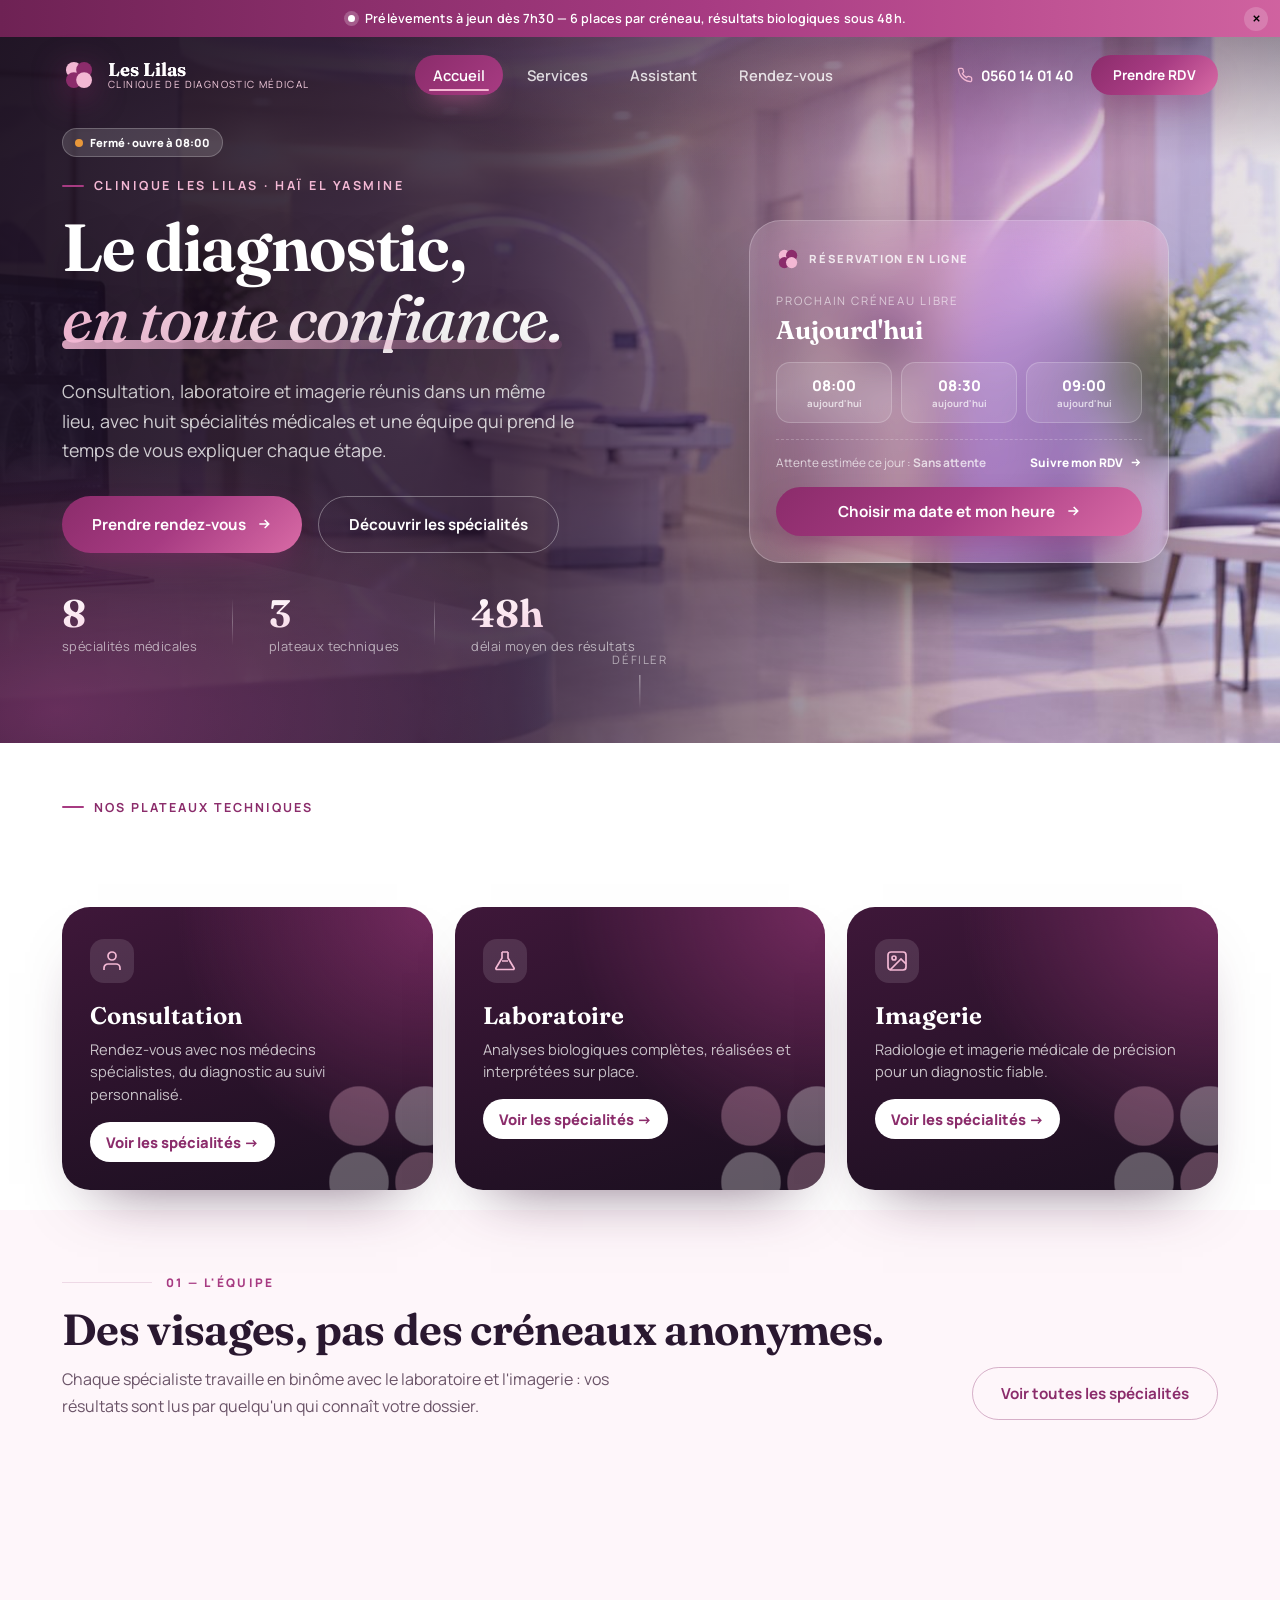
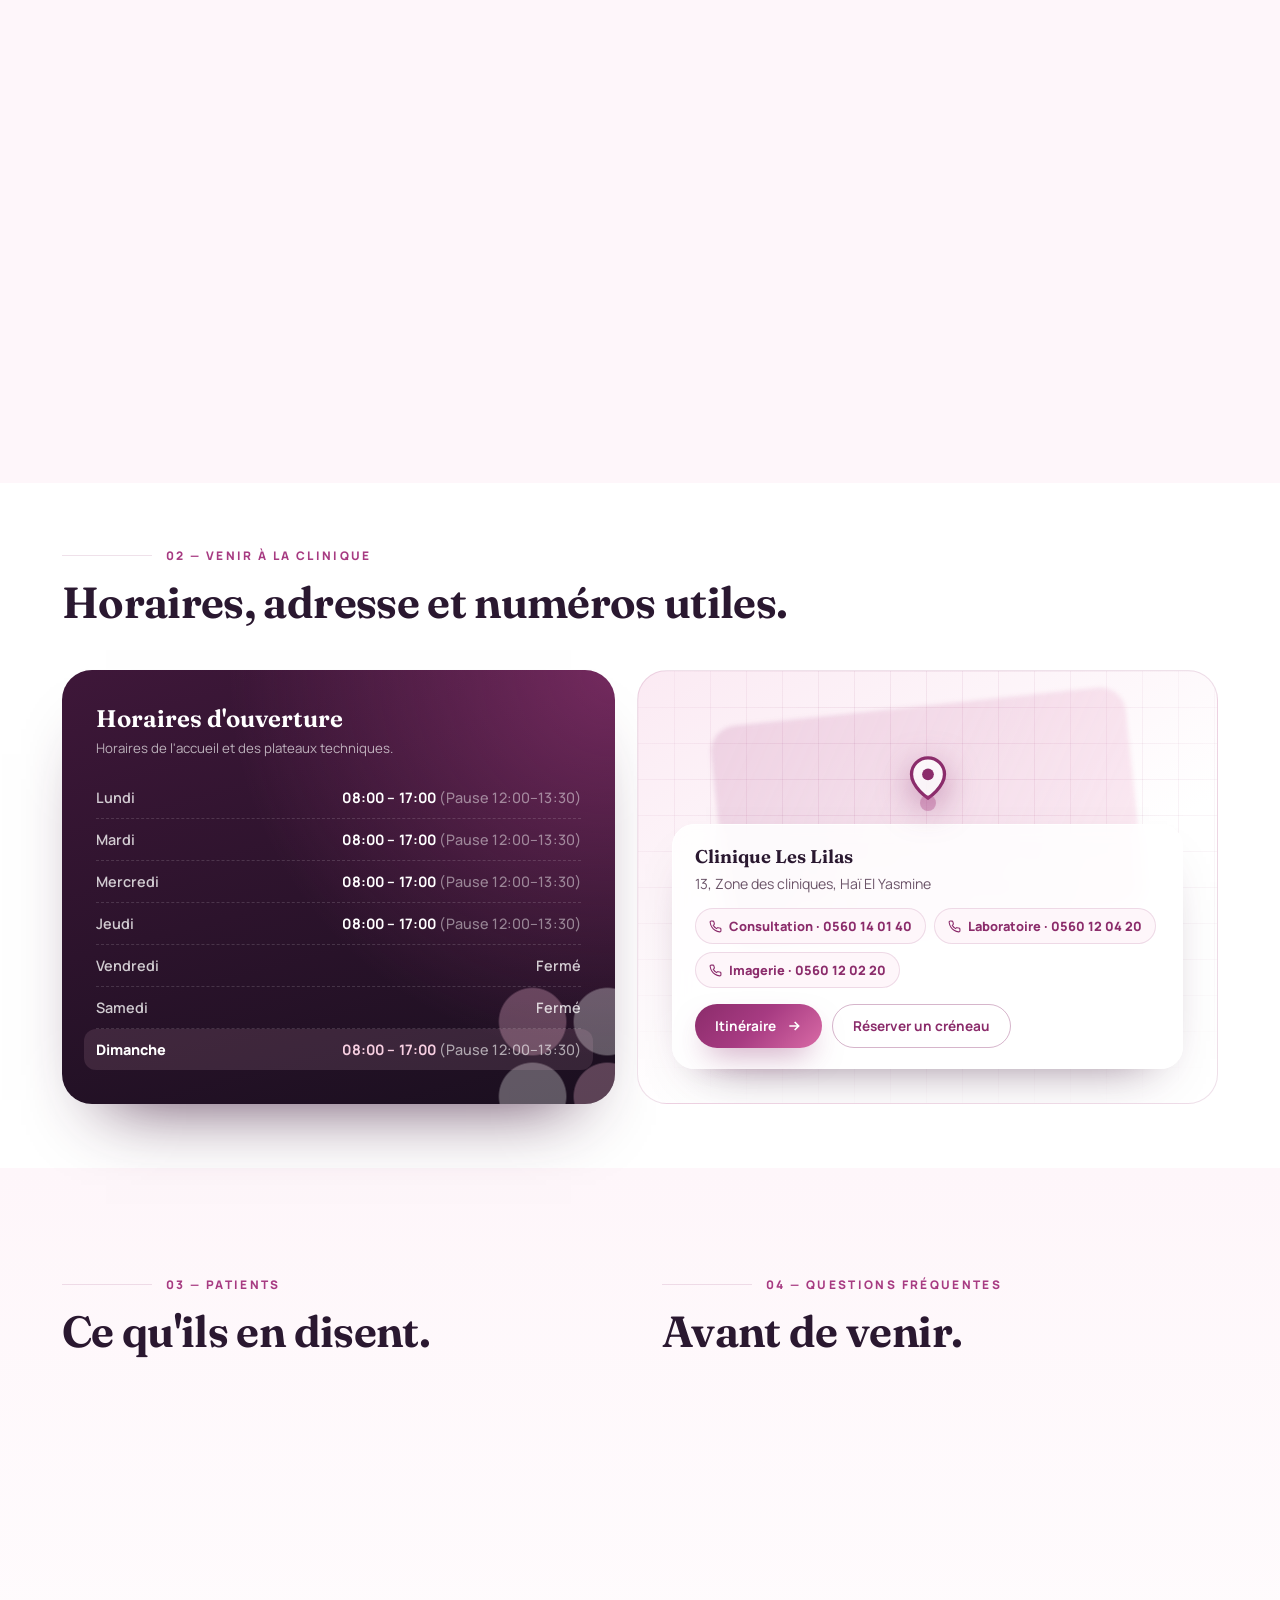
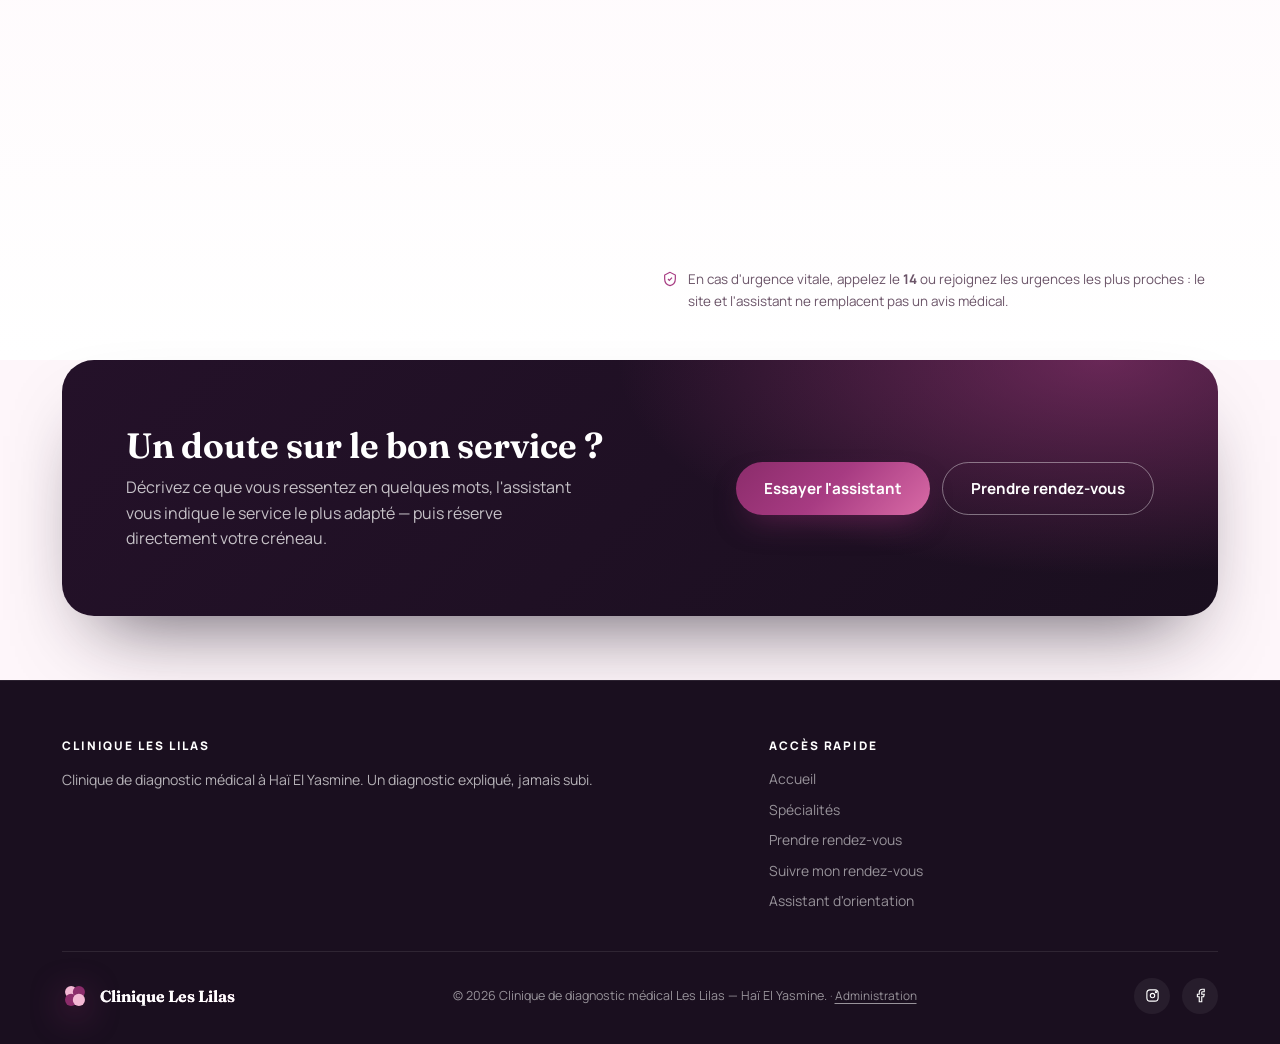
==== commit 1214207f: "Add files via upload" ====
--- a/index.html
+++ b/index.html
@@ -87,7 +87,6 @@
             </svg>
             Réservation en ligne
           </div>
-          <div class="live-pill" data-live-dot><i></i><span class="live-label">Horaires…</span></div>
         </div>
 
         <div class="bc-label">Prochain créneau libre</div>
@@ -112,9 +111,6 @@
   <div class="scroll-cue"><span>Défiler</span><span class="line"></span></div>
 </section>
 
-<!-- ===== SPECIALTIES TICKER ===== -->
-<div class="ticker" data-ticker aria-hidden="true"></div>
-
 <!-- ===== PLATFORMS ===== -->
 <section class="platforms">
   <div class="wrap">
@@ -130,10 +126,7 @@
         </div>
         <h3>Consultation</h3>
         <p>Rendez-vous avec nos médecins spécialistes, du diagnostic au suivi personnalisé.</p>
-        <a href="tel:0560140140" class="platform-phone">
-          <svg viewBox="0 0 24 24" fill="none" stroke="currentColor" stroke-width="2"><path d="M22 16.92v3a2 2 0 0 1-2.18 2 19.79 19.79 0 0 1-8.63-3.07 19.5 19.5 0 0 1-6-6 19.79 19.79 0 0 1-3.07-8.67A2 2 0 0 1 4.11 2h3a2 2 0 0 1 2 1.72c.127.96.361 1.903.7 2.81a2 2 0 0 1-.45 2.11L8.09 9.91a16 16 0 0 0 6 6l1.27-1.27a2 2 0 0 1 2.11-.45c.907.339 1.85.573 2.81.7A2 2 0 0 1 22 16.92z"/></svg>
-          0560 14 01 40
-        </a>
+        <a href="services.html#consultation" class="platform-phone">Voir les spécialités →</a>
       </div>
 
       <div class="platform-card reveal">
@@ -142,10 +135,7 @@
         </div>
         <h3>Laboratoire</h3>
         <p>Analyses biologiques complètes, réalisées et interprétées sur place.</p>
-        <a href="tel:0560120420" class="platform-phone">
-          <svg viewBox="0 0 24 24" fill="none" stroke="currentColor" stroke-width="2"><path d="M22 16.92v3a2 2 0 0 1-2.18 2 19.79 19.79 0 0 1-8.63-3.07 19.5 19.5 0 0 1-6-6 19.79 19.79 0 0 1-3.07-8.67A2 2 0 0 1 4.11 2h3a2 2 0 0 1 2 1.72c.127.96.361 1.903.7 2.81a2 2 0 0 1-.45 2.11L8.09 9.91a16 16 0 0 0 6 6l1.27-1.27a2 2 0 0 1 2.11-.45c.907.339 1.85.573 2.81.7A2 2 0 0 1 22 16.92z"/></svg>
-          0560 12 04 20
-        </a>
+        <a href="services.html#laboratoire" class="platform-phone">Voir les spécialités →</a>
       </div>
 
       <div class="platform-card reveal">
@@ -154,45 +144,18 @@
         </div>
         <h3>Imagerie</h3>
         <p>Radiologie et imagerie médicale de précision pour un diagnostic fiable.</p>
-        <a href="tel:0560120220" class="platform-phone">
-          <svg viewBox="0 0 24 24" fill="none" stroke="currentColor" stroke-width="2"><path d="M22 16.92v3a2 2 0 0 1-2.18 2 19.79 19.79 0 0 1-8.63-3.07 19.5 19.5 0 0 1-6-6 19.79 19.79 0 0 1-3.07-8.67A2 2 0 0 1 4.11 2h3a2 2 0 0 1 2 1.72c.127.96.361 1.903.7 2.81a2 2 0 0 1-.45 2.11L8.09 9.91a16 16 0 0 0 6 6l1.27-1.27a2 2 0 0 1 2.11-.45c.907.339 1.85.573 2.81.7A2 2 0 0 1 22 16.92z"/></svg>
-          0560 12 02 20
-        </a>
-      </div>
-    </div>
-  </div>
-</section>
-
-<!-- ===== NEXT AVAILABLE SLOTS ===== -->
-<section class="slots-sec" id="creneaux">
+        <a href="services.html#imagerie" class="platform-phone">Voir les spécialités →</a>
+      </div>
+    </div>
+  </div>
+</section>
+
+<!-- ===== TEAM ===== -->
+<section class="team-sec" id="equipe">
   <div class="wrap">
     <div class="sec-head-end">
       <div>
-        <div class="sec-top reveal"><i></i>01 — Réservation</div>
-        <h2 class="sec-title reveal">Les prochains créneaux,<br>mis à jour en direct.</h2>
-        <p class="sec-lede reveal">Plus besoin d'appeler au téléphone : la grille est la même que celle de l'accueil. Choisissez une heure, recevez votre code de rendez-vous, et laissez la clinique confirmer.</p>
-      </div>
-      <a href="rendezvous.html" class="btn btn-primary reveal">
-        Ouvrir l'agenda complet
-        <svg viewBox="0 0 24 24" fill="none" stroke="currentColor" stroke-width="2.4"><path d="M5 12h14M13 6l6 6-6 6"/></svg>
-      </a>
-    </div>
-
-    <div class="slot-days stagger" data-next-slots="4"></div>
-
-    <div class="slot-foot reveal">
-      <p>Créneaux de 30 minutes, places limitées par heure pour éviter l'affluence. Confirmation par l'accueil sous 24h.</p>
-      <a href="assistant.html" class="btn btn-ghost">Je ne sais pas quelle spécialité choisir</a>
-    </div>
-  </div>
-</section>
-
-<!-- ===== TEAM ===== -->
-<section class="team-sec" id="equipe">
-  <div class="wrap">
-    <div class="sec-head-end">
-      <div>
-        <div class="sec-top reveal"><i></i>02 — L'équipe</div>
+        <div class="sec-top reveal"><i></i>01 — L'équipe</div>
         <h2 class="sec-title reveal">Des visages, pas des créneaux anonymes.</h2>
         <p class="sec-lede reveal">Chaque spécialiste travaille en binôme avec le laboratoire et l'imagerie : vos résultats sont lus par quelqu'un qui connaît votre dossier.</p>
       </div>
@@ -206,7 +169,7 @@
 <!-- ===== VISIT: HOURS + MAP ===== -->
 <section class="visit-sec" id="infos">
   <div class="wrap">
-    <div class="sec-top reveal"><i></i>03 — Venir à la clinique</div>
+    <div class="sec-top reveal"><i></i>02 — Venir à la clinique</div>
     <h2 class="sec-title reveal">Horaires, adresse et numéros utiles.</h2>
 
     <div class="visit-grid">
@@ -214,10 +177,6 @@
         <h3>Horaires d'ouverture</h3>
         <p class="hc-sub">Horaires de l'accueil et des plateaux techniques.</p>
         <div class="hours-list" data-hours></div>
-        <div class="hc-note">
-          <svg viewBox="0 0 24 24" fill="none" stroke="currentColor" stroke-width="1.8"><circle cx="12" cy="12" r="9"/><path d="M12 8v5l3 2"/></svg>
-          <span>Les prélèvements sanguins à jeun sont prioritaires entre 7h30 et 9h30. Les résultats biologiques sont disponibles sous 48h.</span>
-        </div>
       </div>
 
       <div class="map-card reveal">
@@ -247,13 +206,13 @@
   <div class="wrap">
     <div class="proof-grid">
       <div>
-        <div class="sec-top reveal"><i></i>04 — Patients</div>
+        <div class="sec-top reveal"><i></i>03 — Patients</div>
         <h2 class="sec-title reveal">Ce qu'ils en disent.</h2>
         <div class="tst-grid stagger" data-testimonials style="margin-top:30px;"></div>
       </div>
 
       <div>
-        <div class="sec-top reveal"><i></i>05 — Questions fréquentes</div>
+        <div class="sec-top reveal"><i></i>04 — Questions fréquentes</div>
         <h2 class="sec-title reveal">Avant de venir.</h2>
         <div class="faq-list stagger" data-faq style="margin-top:26px;"></div>
         <div class="faq-note reveal">
--- a/assets/styles.css
+++ b/assets/styles.css
@@ -1243,7 +1243,7 @@
 }
 
 /* --- consistent vertical rhythm + tighter headings --- */
-.platforms,.slots-sec,.team-sec,.visit-sec,.proof-sec{padding-block:clamp(64px,8vw,112px);}
+.slots-sec,.team-sec,.visit-sec,.proof-sec{padding-block:clamp(44px,5vw,68px);}
 .sec-title,.section-head h2{
   font-size:clamp(1.9rem,3.4vw,2.8rem);line-height:1.12;letter-spacing:-.015em;text-wrap:balance;
 }
@@ -1268,7 +1268,7 @@
 .hours-card>*,.platform-card>*{position:relative;z-index:1;}
 
 /* --- closing CTA: inset plum panel instead of a flat pink strip --- */
-.cta-band{background:transparent;padding:0 0 clamp(56px,7vw,96px);}
+.cta-band{background:transparent;padding:0 0 clamp(40px,5vw,64px);}
 .cta-band .wrap{
   max-width:1156px;width:calc(100% - 40px);
   padding:clamp(32px,5vw,64px);border-radius:32px;color:#fff;
@@ -1282,3 +1282,42 @@
 .cta-band .btn-ghost{color:#fff;border-color:rgba(255,255,255,.4);}
 .cta-band .btn-ghost:hover{background:rgba(255,255,255,.1);}
 @media (max-width:760px){.cta-band .wrap{flex-direction:column;align-items:flex-start;gap:24px;}}
+
+/* ================= v4.1 tighten empty space ================= */
+/* hero: size to its content instead of forcing a full screen */
+.hero{min-height:0;padding-top:128px;padding-bottom:88px;}
+.stat-row{margin-top:36px;}
+.hero-actions{margin-top:30px;}
+
+/* sections that share a background no longer stack their padding */
+.platforms{padding:56px 0 20px;}
+.platform-grid{margin-top:28px;}
+.slots-sec{padding-top:44px;}
+.proof-sec{padding-bottom:48px;}
+.sec-head-end{margin-bottom:28px;}
+.slot-foot{margin-top:22px;}
+.sec-lede{margin-top:12px;}
+
+/* inner-page banners (services / assistant / rendez-vous) */
+.page-hero{padding:128px 0 44px;}
+.chat-sec{padding:32px 0 64px;}
+/* chat grows with its messages instead of reserving a blank 440px */
+.chat-log{height:auto;min-height:180px;max-height:min(440px,58dvh);}
+
+/* legacy blocks with oversized padding */
+.services{padding:72px 0 88px;}
+.ia{padding:72px 0 88px;}
+.contact{padding:72px 0;}
+
+@media (max-width:760px){
+  .hero{padding-top:104px;padding-bottom:44px;}
+  .platforms{padding:40px 0 12px;}
+  .slots-sec,.team-sec,.visit-sec,.proof-sec{padding-block:40px;}
+  .slots-sec{padding-top:32px;}
+  .page-hero{padding:108px 0 32px;}
+  .chat-sec{padding:24px 0 48px;}
+  .sec-head-end{margin-bottom:22px;}
+}
+
+/* ================= v4.2 remove repetition ================= */
+@media (min-width:1081px){.foot-extras.is-home{grid-template-columns:1.5fr 1fr;}}
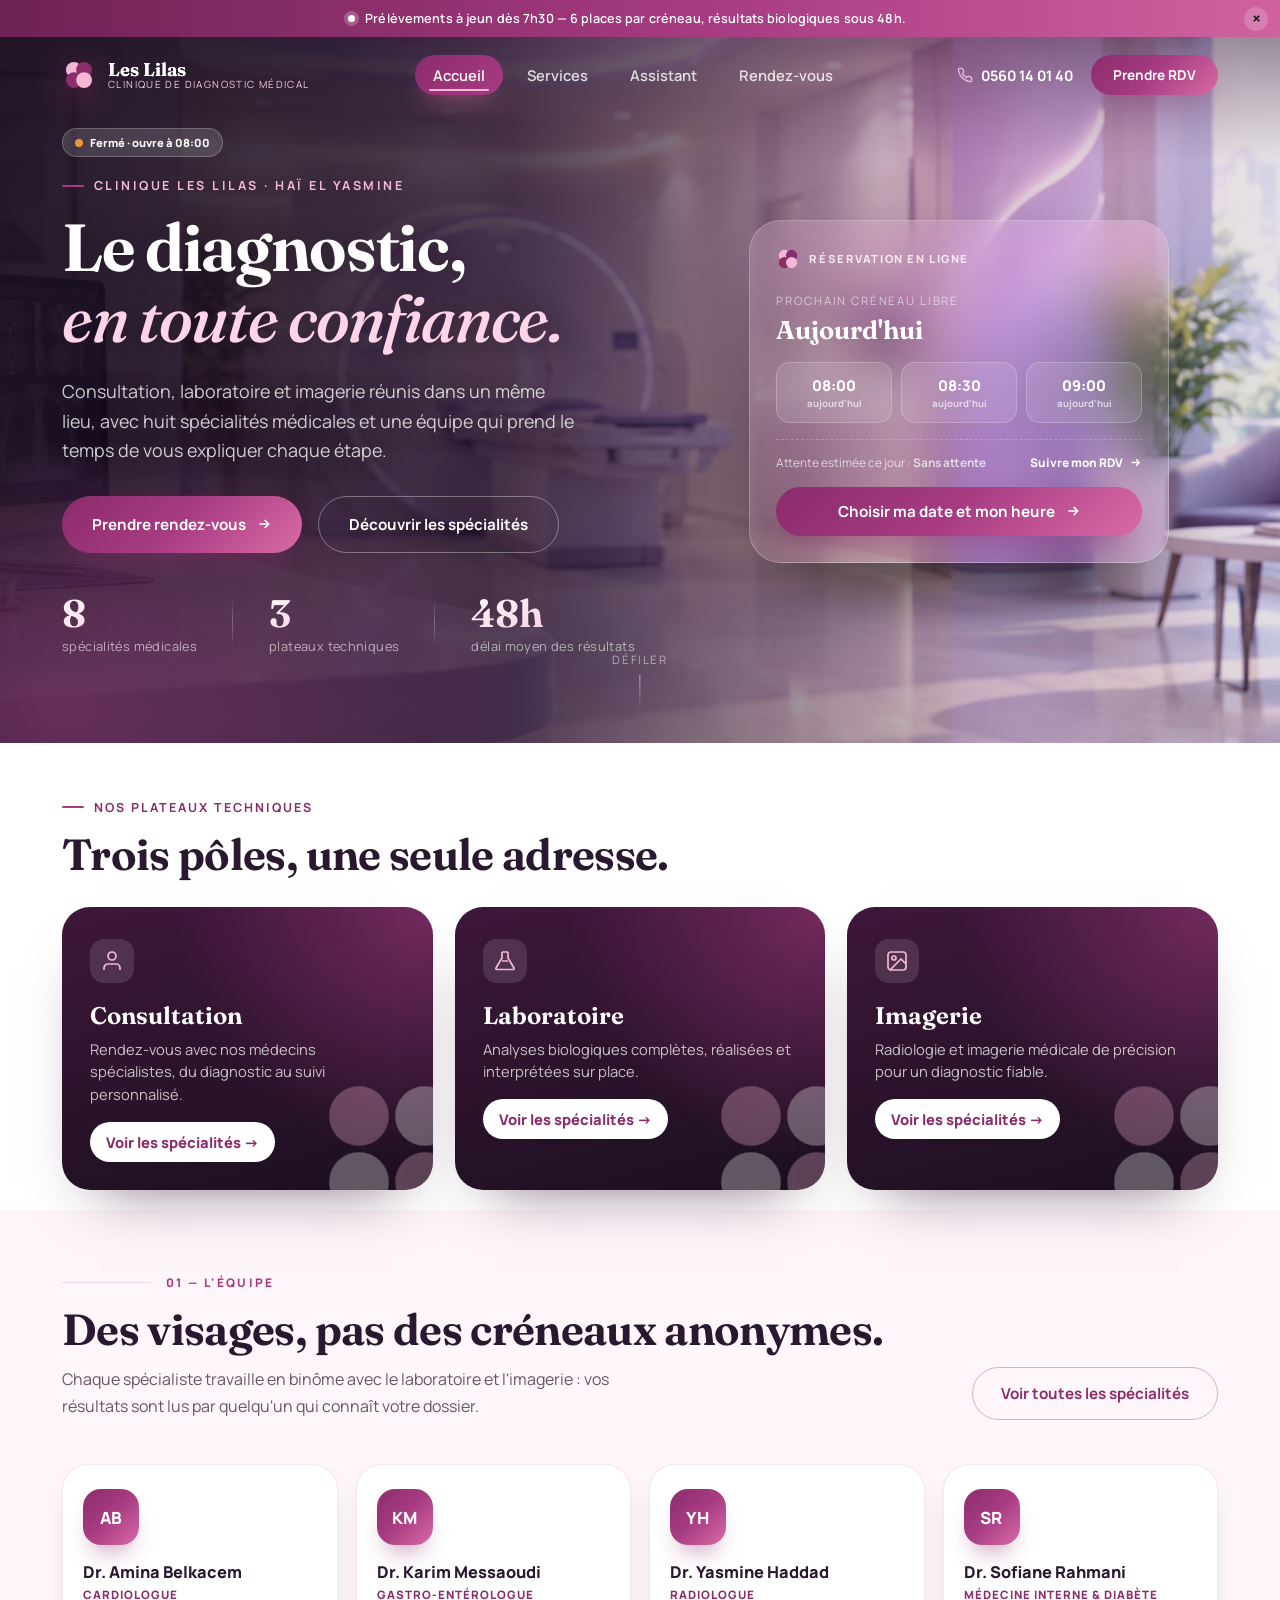
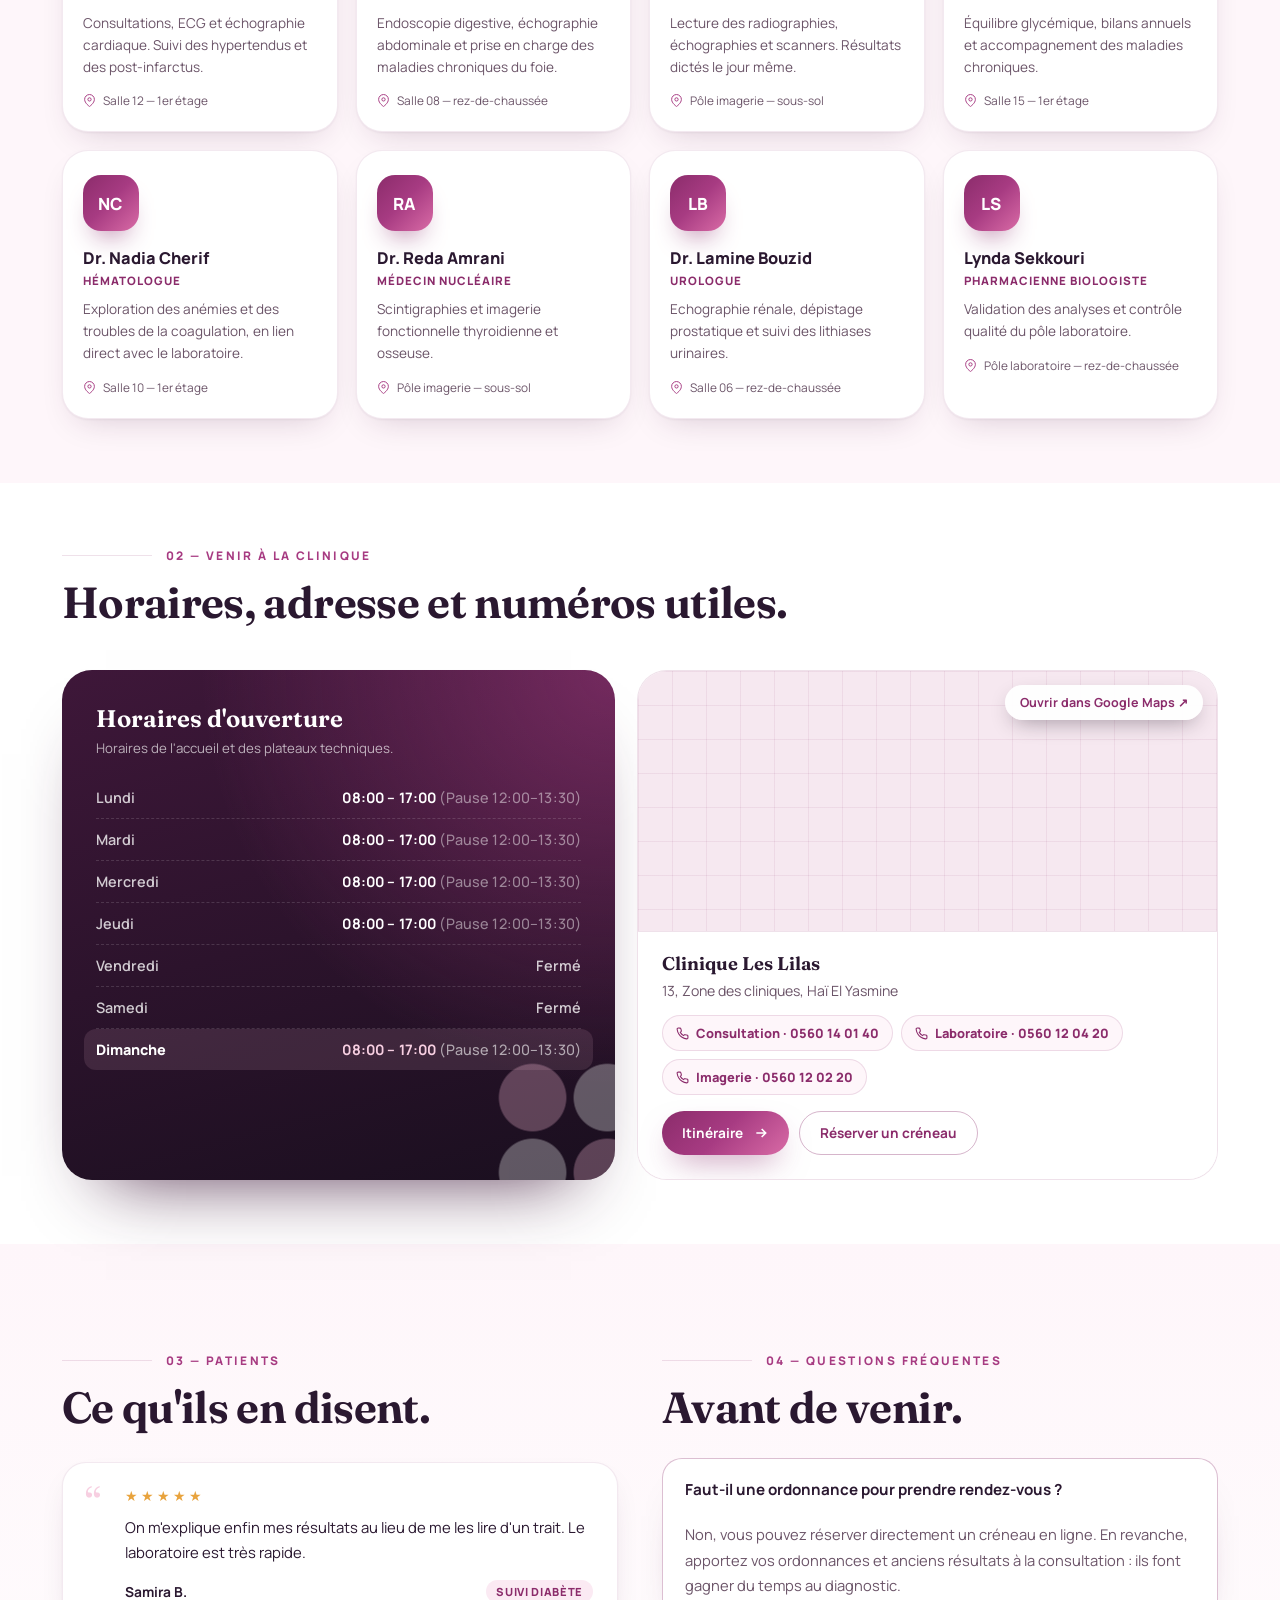
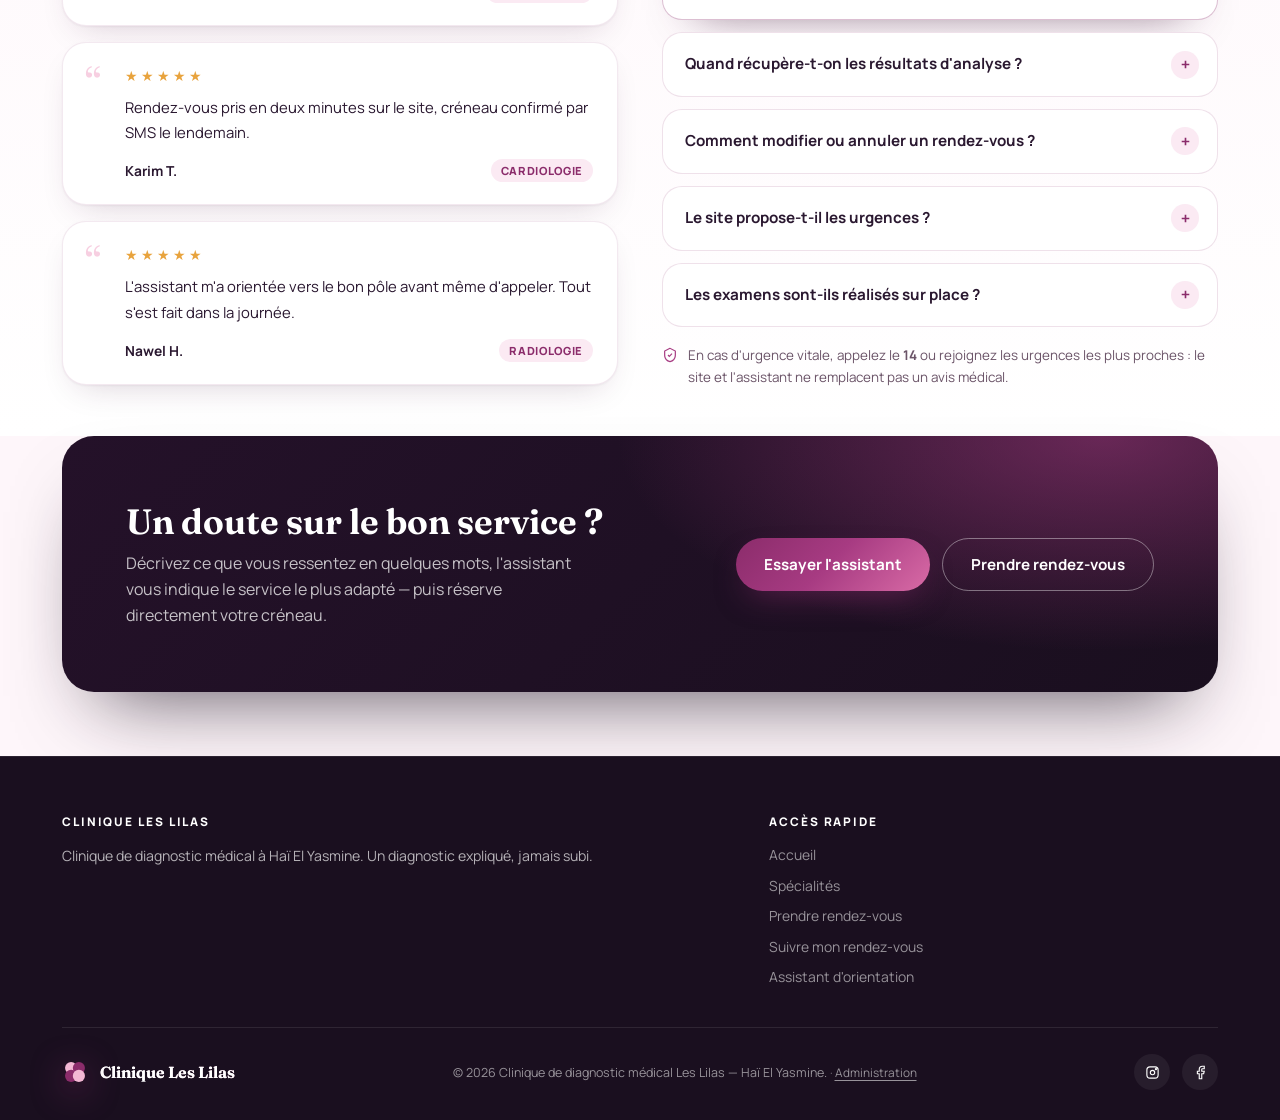
==== commit 54a0d8f1: "Add files via upload" ====
--- a/index.html
+++ b/index.html
@@ -180,9 +180,10 @@
       </div>
 
       <div class="map-card reveal">
-        <div class="map-pin">
-          <svg viewBox="0 0 24 24" fill="none" stroke="currentColor" stroke-width="1.8"><path d="M21 10c0 7-9 13-9 13S3 17 3 10a9 9 0 0 1 18 0Z" fill="rgba(255,255,255,.85)"/><circle cx="12" cy="10" r="3.2" fill="#8B2C6B" stroke="none"/></svg>
-          <i></i>
+        <div class="map-frame">
+          <iframe data-map-embed title="Plan d'accès — Clinique Les Lilas" loading="lazy" referrerpolicy="no-referrer-when-downgrade" tabindex="-1" aria-hidden="true"
+            src="https://www.google.com/maps?q=13%2C%20Zone%20des%20cliniques%2C%20Ha%C3%AF%20El%20Yasmine%2C%20Oran%2C%20Alg%C3%A9rie&hl=fr&z=16&output=embed"></iframe>
+          <a class="map-open" data-map-link href="https://www.google.com/maps/search/?api=1&query=13%2C%20Zone%20des%20cliniques%2C%20Ha%C3%AF%20El%20Yasmine%2C%20Oran%2C%20Alg%C3%A9rie" target="_blank" rel="noopener" aria-label="Ouvrir l'emplacement de la clinique dans Google Maps"><span>Ouvrir dans Google Maps ↗</span></a>
         </div>
         <div class="map-body">
           <h4>Clinique Les Lilas</h4>
--- a/assets/styles.css
+++ b/assets/styles.css
@@ -1321,3 +1321,138 @@
 
 /* ================= v4.2 remove repetition ================= */
 @media (min-width:1081px){.foot-extras.is-home{grid-template-columns:1.5fr 1fr;}}
+
+/* ================= v4.3 clarity, services layout, phone polish ================= */
+
+/* hero headline: no underline bar, solid colour, readable over the photo */
+.hero h1 em::after{content:none;display:none;animation:none;}
+.hero h1 em{background:none;-webkit-background-clip:border-box;background-clip:border-box;-webkit-text-fill-color:currentColor;color:#FFD3E8;}
+.hero h1,.hero .lede{text-shadow:0 2px 22px rgba(26,15,31,.5);}
+
+/* services: each pole is a slim banner over its list, so a single specialty never leaves a hole */
+.svc-groups{gap:28px;}
+.svc-group{grid-template-columns:minmax(0,1fr);gap:14px;}
+.svc-group-head{
+  position:relative;top:auto;display:grid;align-items:center;column-gap:18px;row-gap:2px;
+  grid-template-columns:auto auto minmax(0,1fr) auto;
+  grid-template-areas:"ico title count call" "ico desc desc call";
+  padding:20px 26px;border-radius:22px;
+}
+.svc-group-ico{grid-area:ico;margin:0;width:48px;height:48px;border-radius:14px;}
+.svc-group-head h2{grid-area:title;font-size:1.45rem;}
+.svc-count{grid-area:count;margin:0;align-self:center;}
+.svc-group-head p{grid-area:desc;margin:0;font-size:.9rem;}
+.svc-call{grid-area:call;justify-self:end;}
+.svc-list{grid-template-columns:repeat(2,minmax(0,1fr));gap:12px;}
+.svc-list>.svc-item:last-child:nth-child(odd){grid-column:1/-1;}
+@media (max-width:760px){
+  .svc-group-head{
+    grid-template-columns:auto minmax(0,1fr);
+    grid-template-areas:"ico title" "ico count" "desc desc" "call call";
+    row-gap:4px;padding:20px;
+  }
+  .svc-group-head p{margin-top:10px;}
+  .svc-call{justify-self:stretch;justify-content:center;margin-top:12px;}
+  .svc-list{grid-template-columns:minmax(0,1fr);}
+}
+
+/* ---------- phone polish ---------- */
+html{-webkit-text-size-adjust:100%;scroll-padding-top:96px;}
+body{overflow-x:clip;}
+img,svg,video{max-width:100%;}
+a,button,summary,.svc-item{-webkit-tap-highlight-color:transparent;touch-action:manipulation;}
+@media (max-width:760px){
+  .wrap{padding-left:20px;padding-right:20px;}
+  /* 16px inputs stop iOS from zooming the page when a field is focused */
+  input,select,textarea{font-size:16px !important;}
+  /* comfortable tap targets */
+  .btn,.svc-chip,.nav-link,.mobile-menu a,.faq-item summary{min-height:44px;}
+  .btn{justify-content:center;}
+  .hero-actions{flex-direction:column;align-items:stretch;gap:12px;}
+  .hero-actions .btn{width:100%;}
+  .cta-band .cta-actions{width:100%;display:flex;flex-direction:column;gap:12px;}
+  .cta-band .cta-actions .btn{width:100%;}
+  .mobile-menu{height:100dvh;padding-bottom:max(24px,env(safe-area-inset-bottom));}
+  /* lighter, shorter reveal: no staggered waiting on a phone */
+  .reveal,.reveal-scale{transform:translateY(14px);transition-duration:.5s;}
+  .stagger .reveal{transition-delay:0s !important;}
+  .to-top,.back-top,#toTop{bottom:max(16px,env(safe-area-inset-bottom));}
+}
+@media (prefers-reduced-motion:reduce){
+  .reveal,.reveal-scale{opacity:1;transform:none;transition:none;}
+}
+
+/* ---------- phone polish, part 2 ---------- */
+@media (max-width:760px){
+  /* hero */
+  .hero .eyebrow{justify-content:center;text-align:center;letter-spacing:.14em;font-size:.7rem;}
+  .hero .eyebrow::before{display:none;}
+  .hero h1{font-size:clamp(2.3rem,10vw,3rem);line-height:1.08;}
+  .hero p.lede{font-size:1rem;line-height:1.65;}
+  .stat-row{display:grid;grid-template-columns:repeat(3,minmax(0,1fr));gap:0;margin-top:26px;}
+  .stat{margin:0;padding:12px 4px;text-align:center;min-width:0;}
+  .stat b{font-size:1.55rem;}
+  .stat span{max-width:none;white-space:normal;font-size:.68rem;line-height:1.3;}
+  .book-card{transform:none !important;}
+
+  /* team: avatar beside the name, so cards are about half as tall */
+  .team-card{display:grid;grid-template-columns:52px minmax(0,1fr);column-gap:14px;align-items:center;padding:18px;}
+  .team-av{grid-row:1 / 3;margin:0;width:52px;height:52px;border-radius:15px;font-size:.95rem;}
+  .team-card h3{grid-column:2;grid-row:1;align-self:end;}
+  .team-role{grid-column:2;grid-row:2;align-self:start;}
+  .team-bio,.team-meta{grid-column:1 / -1;}
+  .team-bio{margin-top:12px;}
+
+  /* hours + map */
+  .hours-card::after,.platform-card::after{display:none;}
+  .hours-row{font-size:.88rem;align-items:flex-start;}
+  .hours-row b{text-align:right;}
+  .hours-row b>span{display:block;font-size:.72rem;margin-top:2px;}
+  .map-pin{display:none;}
+  .map-card{min-height:0;}
+  .map-actions .btn{flex:1 1 140px;}
+}
+
+/* assistant input: single line stays whole, grows when the patient types more */
+@media (max-width:760px){
+  .chat-form textarea{font-size:16px !important;line-height:1.35;min-height:48px;padding:13px 14px;}
+  .chat-form textarea::placeholder{font-size:.9rem;}
+}
+
+/* ================= v4.4 booking strip + real map ================= */
+.rv-strip{
+  position:static;display:flex;flex-wrap:wrap;gap:10px;justify-content:flex-start;
+  margin:24px 0 0;padding:0;background:none;border:0;box-shadow:none;height:auto;min-height:0;text-align:left;
+}
+.rv-strip .rs{
+  padding:8px 14px;border-radius:999px;font-size:.82rem;
+  background:rgba(255,255,255,.08);border:1px solid rgba(255,255,255,.16);
+}
+.rv-strip .rs b{color:#fff;}
+
+.map-card{padding:0;min-height:0;background:#fff;justify-content:stretch;}
+.map-card::before,.map-card::after{display:none;}
+.map-frame{position:relative;flex:1 1 auto;min-height:260px;background:#EDE3EA;}
+.map-frame iframe{position:absolute;inset:0;width:100%;height:100%;border:0;pointer-events:none;}
+.map-open{position:absolute;inset:0;z-index:1;display:block;cursor:pointer;}
+.map-open span{
+  position:absolute;top:14px;right:14px;padding:9px 15px;border-radius:999px;
+  background:rgba(255,255,255,.95);color:var(--purple-600);font-weight:700;font-size:.78rem;
+  box-shadow:0 8px 22px -8px rgba(26,15,31,.45);transition:transform .35s var(--ease),background .35s;
+}
+.map-open:hover span,.map-open:focus-visible span{transform:translateY(-2px);background:#fff;}
+.map-open:focus-visible{outline:3px solid var(--purple-500);outline-offset:-3px;}
+.map-body{
+  margin:0;border-radius:0;border:0;border-top:1px solid var(--hair);
+  background:#fff;backdrop-filter:none;box-shadow:none;padding:20px 24px 24px;
+}
+@media (max-width:760px){
+  .map-frame{flex:none;height:230px;min-height:0;}
+  .map-body{padding:18px 20px 22px;}
+}
+/* shown only while the map loads or if the visitor is offline */
+.map-frame{
+  background-color:#F6E8F0;
+  background-image:linear-gradient(rgba(139,44,107,.08) 1px,transparent 1px),linear-gradient(90deg,rgba(139,44,107,.08) 1px,transparent 1px);
+  background-size:34px 34px;
+}
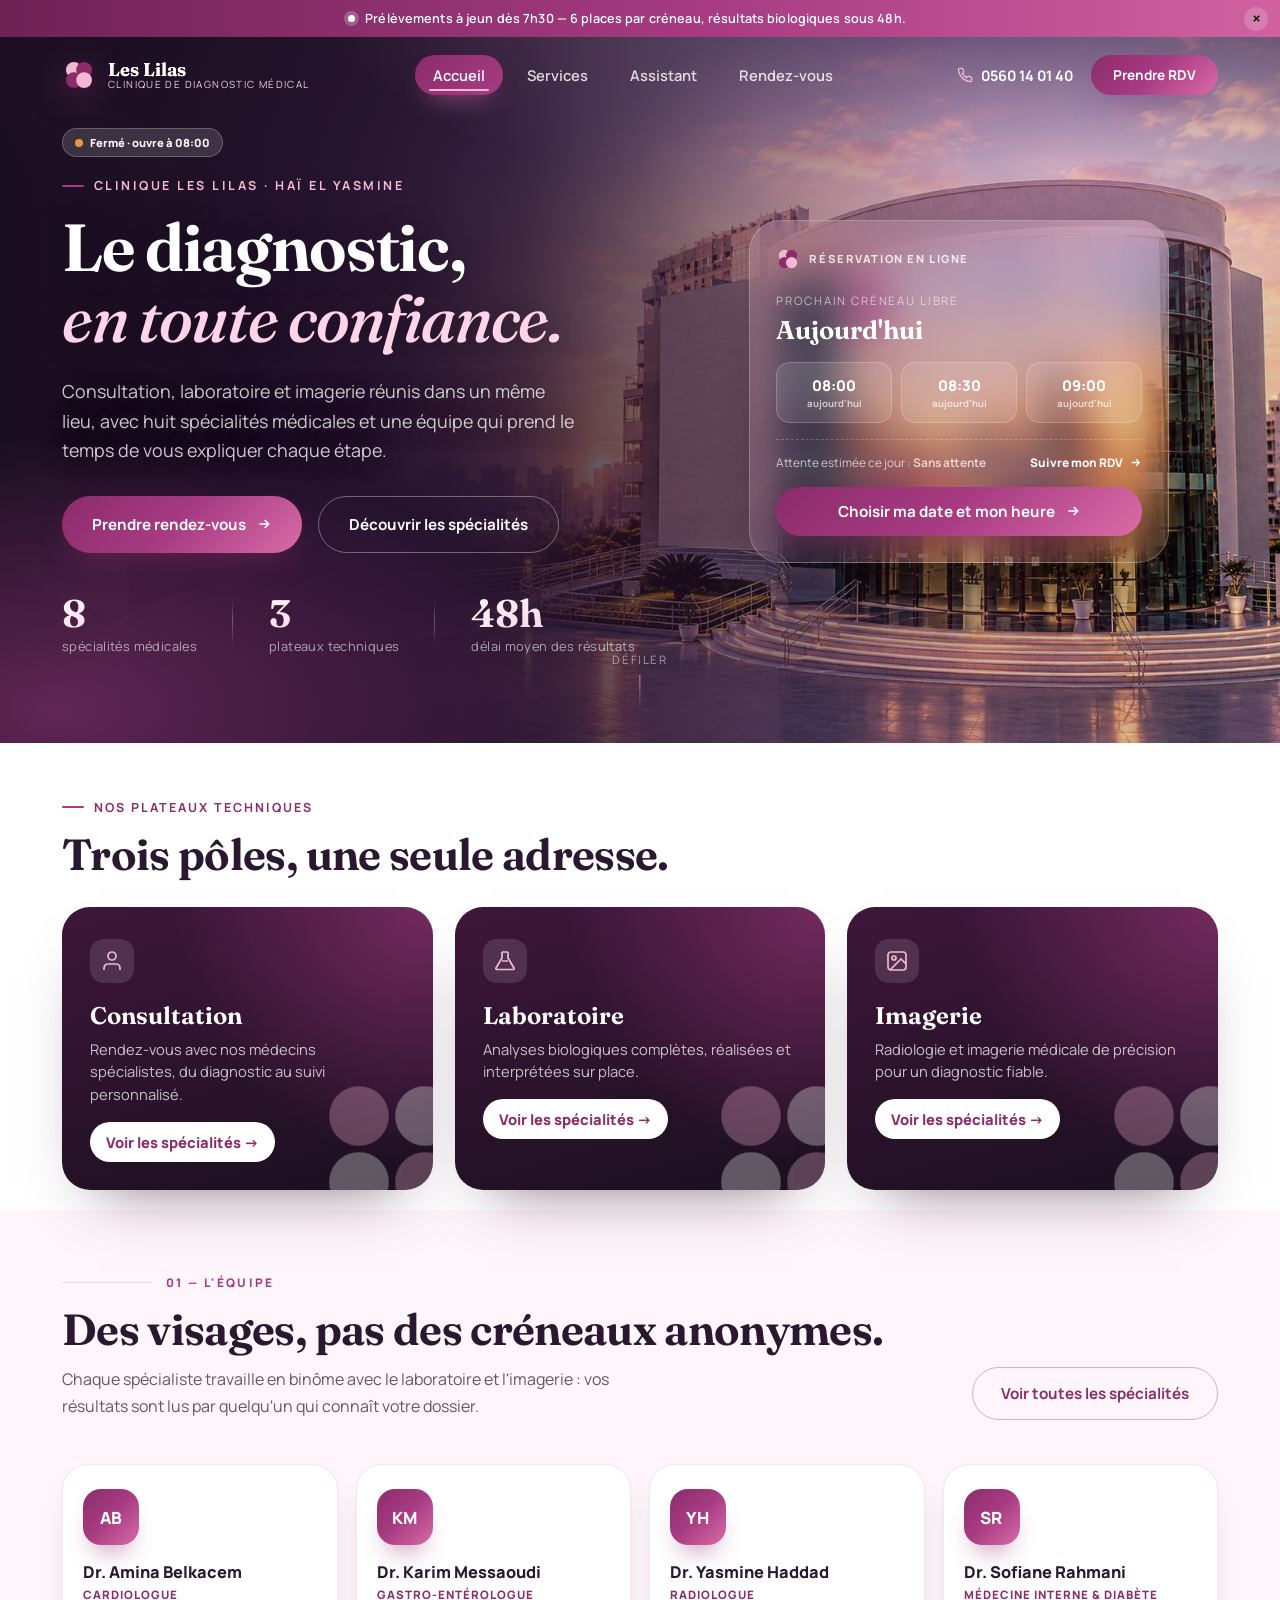
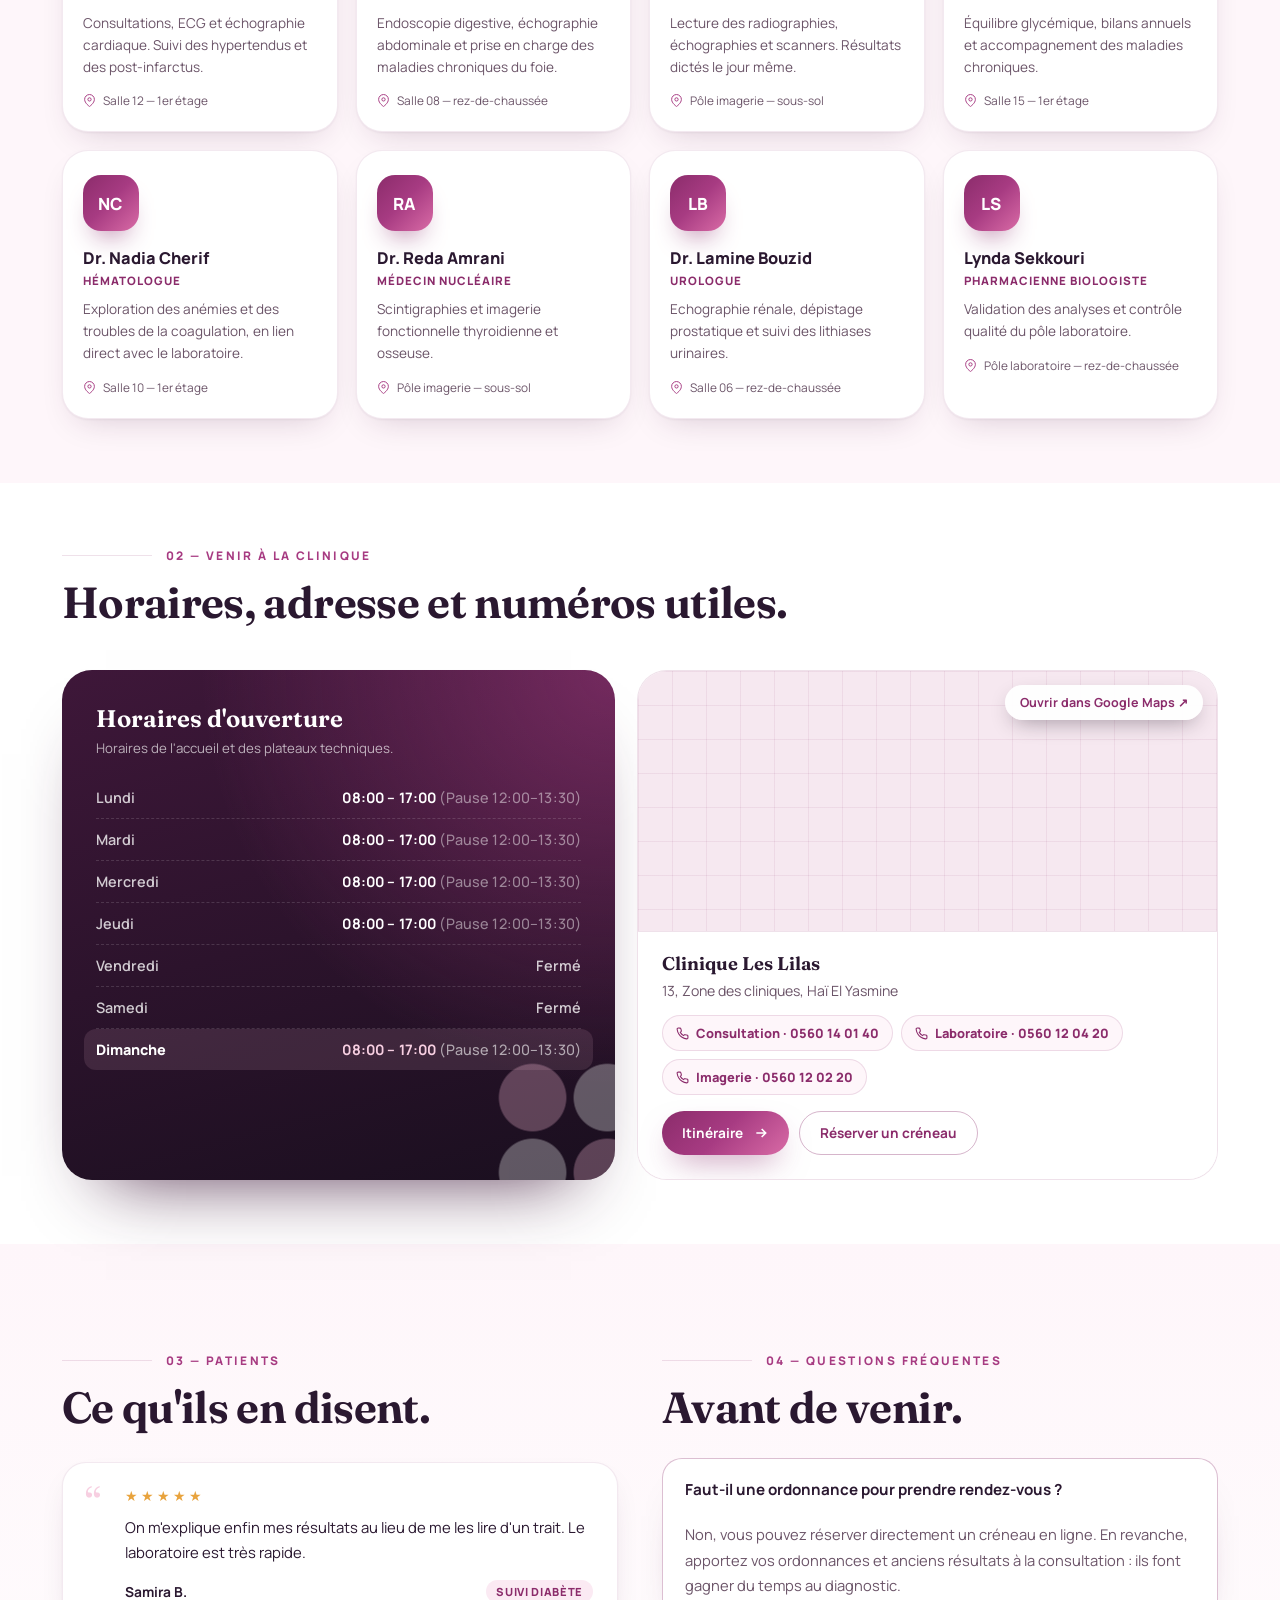
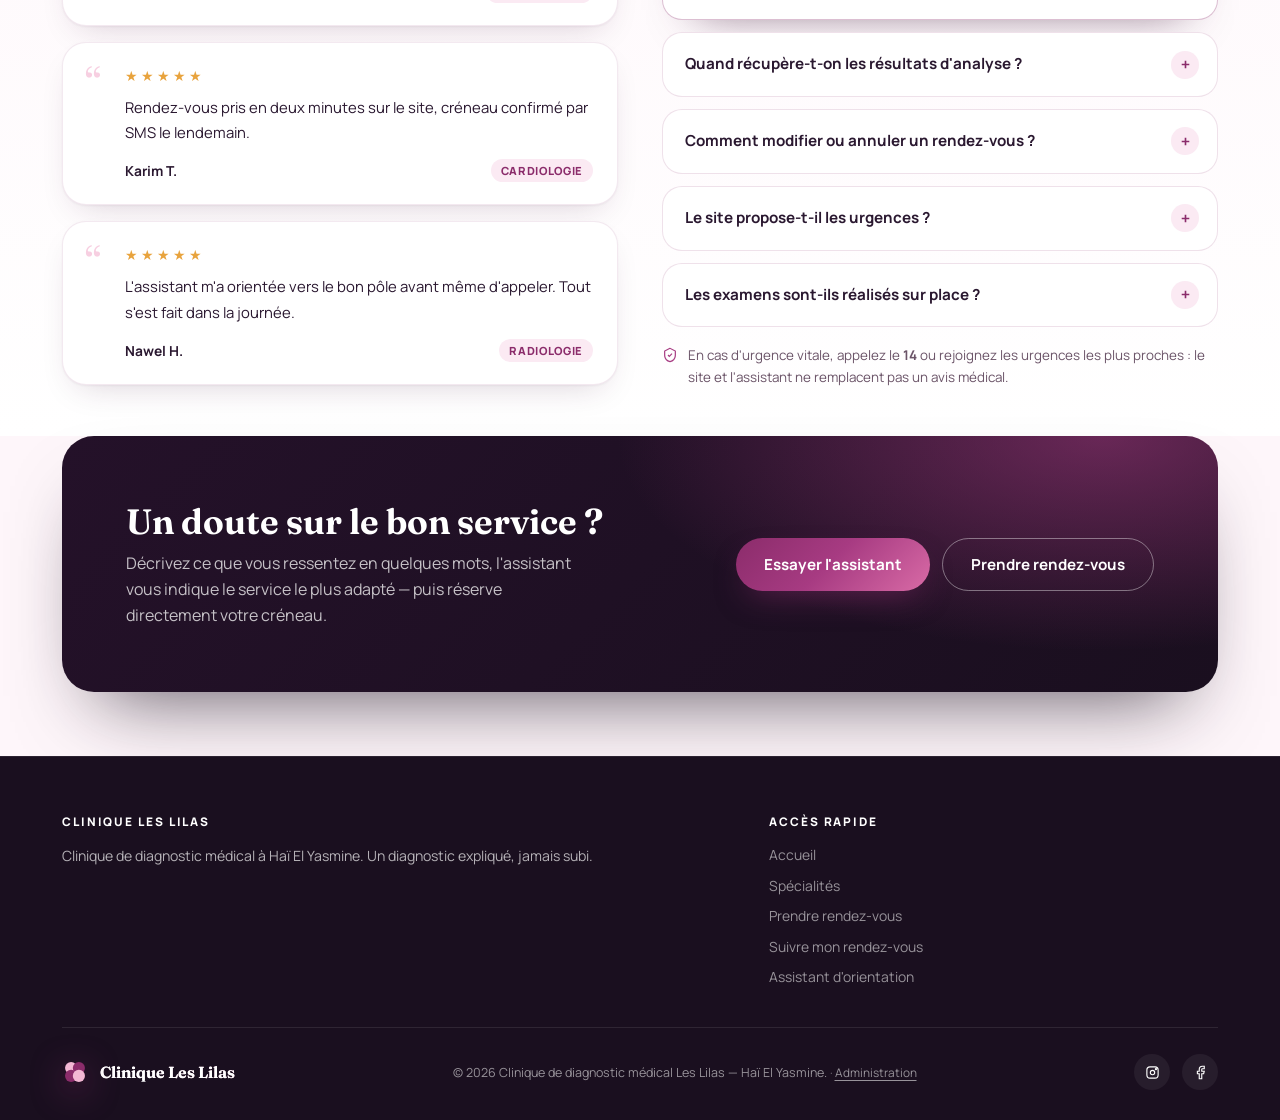
==== commit 1d7c7af3: "Update index.html" ====
--- a/index.html
+++ b/index.html
@@ -9,6 +9,7 @@
 <link rel="preconnect" href="https://fonts.gstatic.com" crossorigin>
 <link href="https://fonts.googleapis.com/css2?family=Fraunces:ital,opsz,wght@0,9..144,400;0,9..144,560;0,9..144,650;1,9..144,500&family=Manrope:wght@400;500;600;700;800&display=swap" rel="stylesheet">
 <link rel="stylesheet" href="assets/styles.css">
+<link rel="stylesheet" href="assets/hero-pan.css">
 </head>
 <body data-page="home">
 
--- a/assets/hero-pan.css
+++ b/assets/hero-pan.css
@@ -0,0 +1,20 @@
+/* =========================================================
+   Hero background pan: slow left → right drift, PHONES ONLY
+   Load this AFTER styles.css (see the <link> line in the note).
+   Layers of .hero background: 1) dark tint  2) top fade  3) the photo
+   Only the photo (3rd value) moves.
+   ========================================================= */
+@media (max-width:760px){
+  .hero{
+    background-position:0 0, 0 0, 30% center;
+    animation:heroPan 40s ease-in-out infinite alternate;
+  }
+  @keyframes heroPan{
+    from{background-position:0 0, 0 0, 30% center;}
+    to  {background-position:0 0, 0 0, 100% center;}
+  }
+}
+/* respect "reduce motion" settings: keep the photo still */
+@media (max-width:760px) and (prefers-reduced-motion:reduce){
+  .hero{animation:none;background-position:0 0, 0 0, 70% center;}
+}
